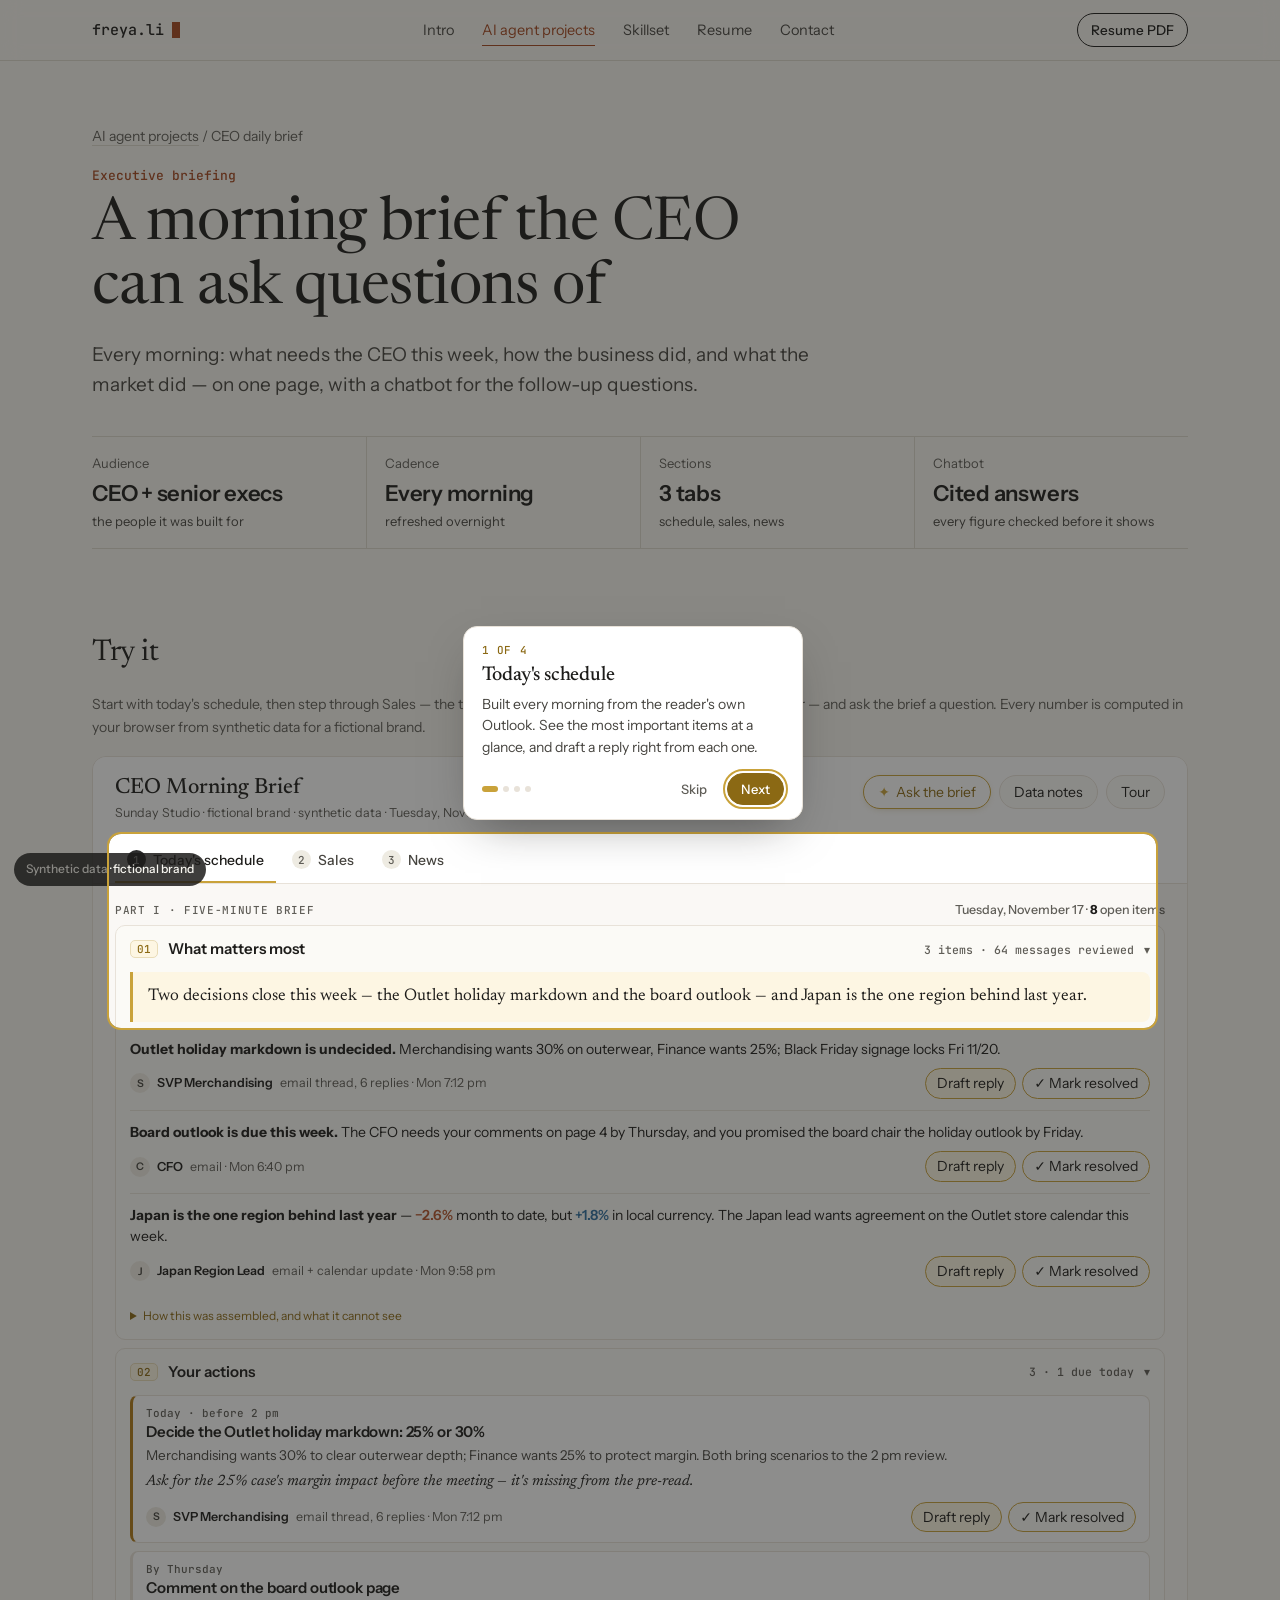
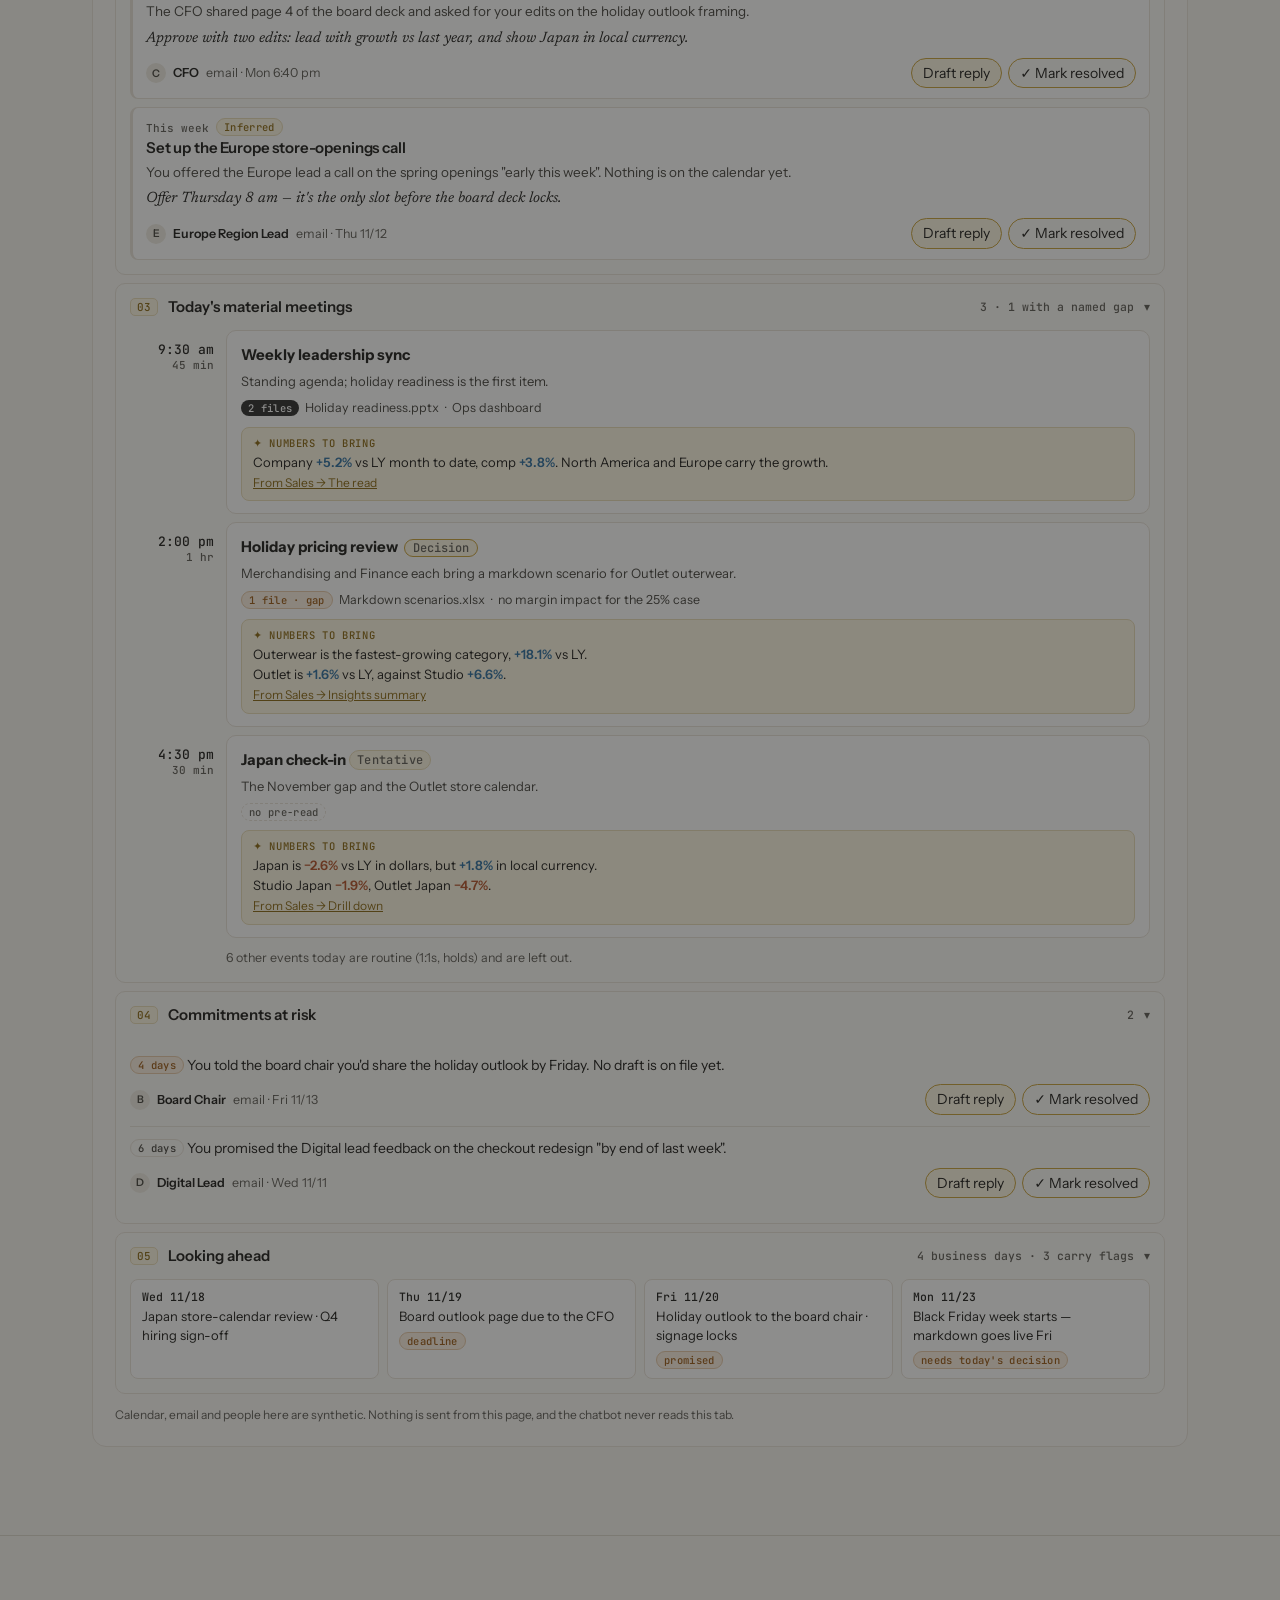
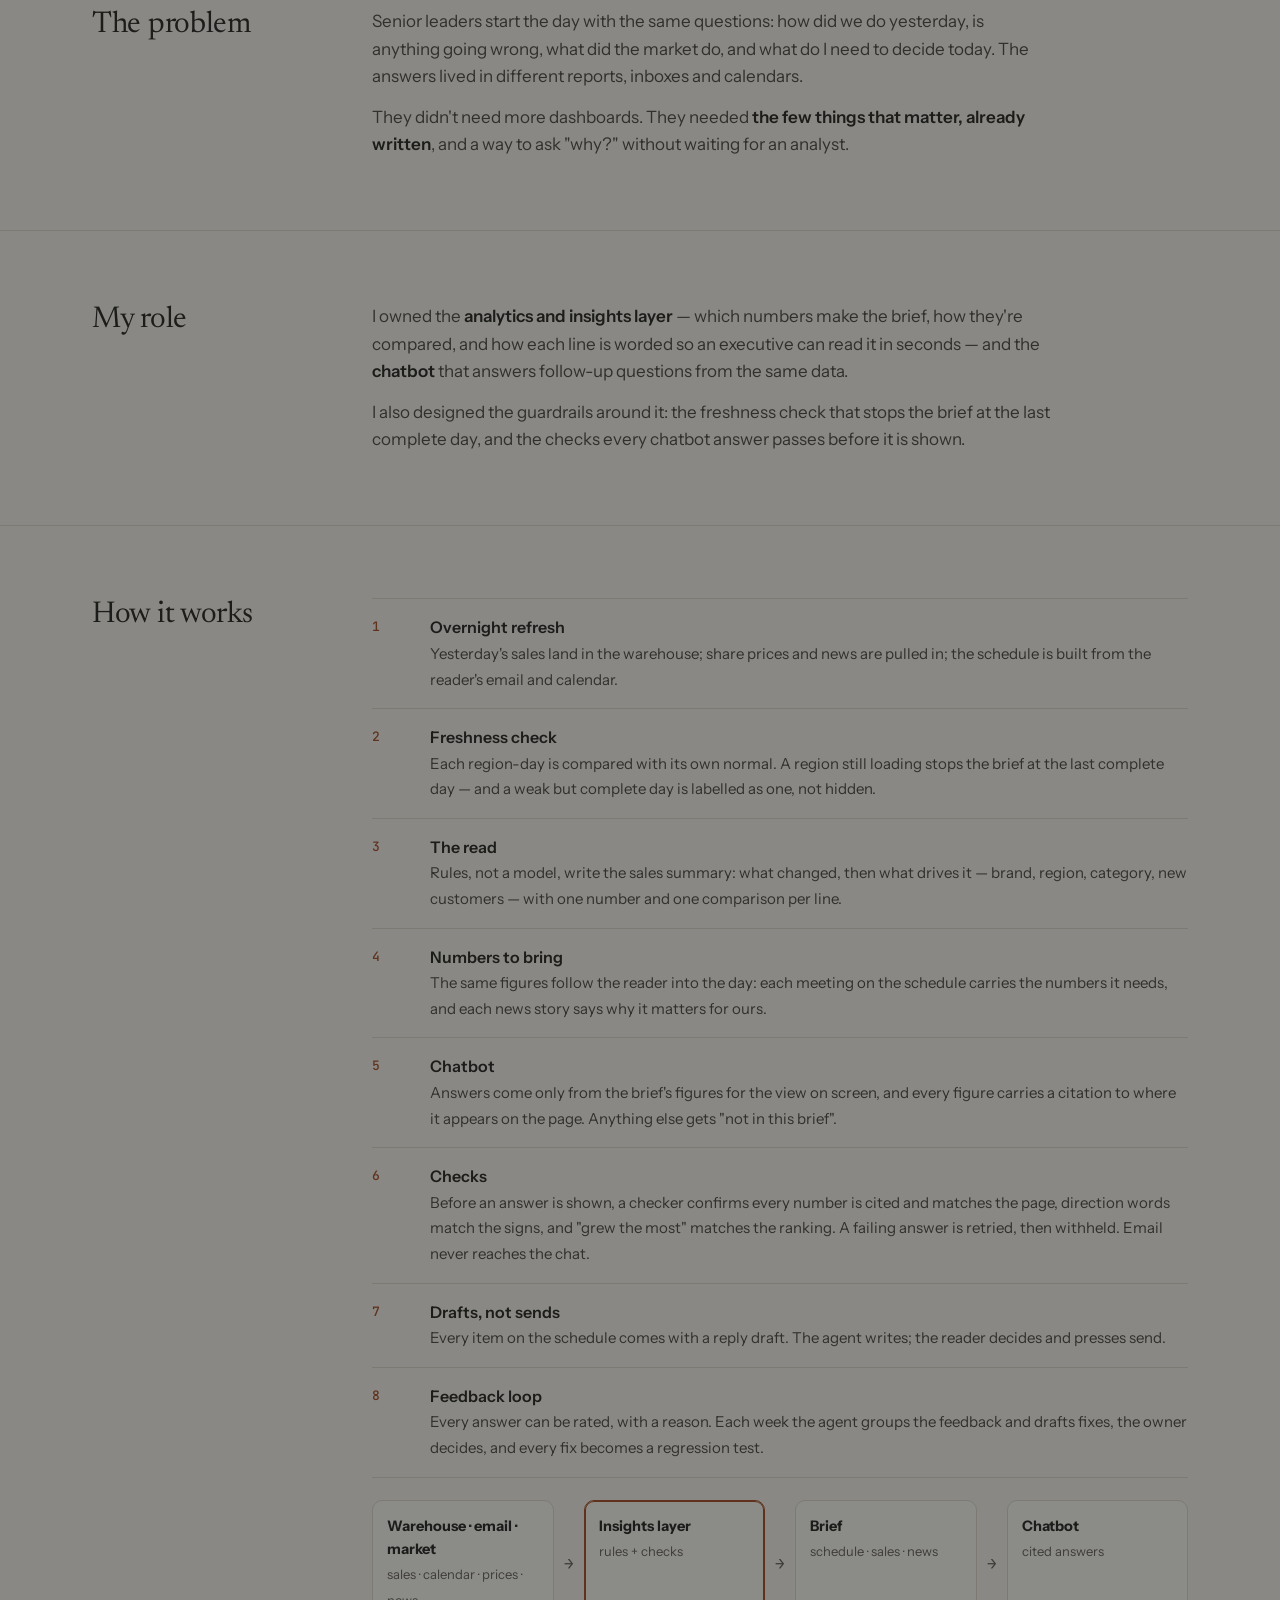
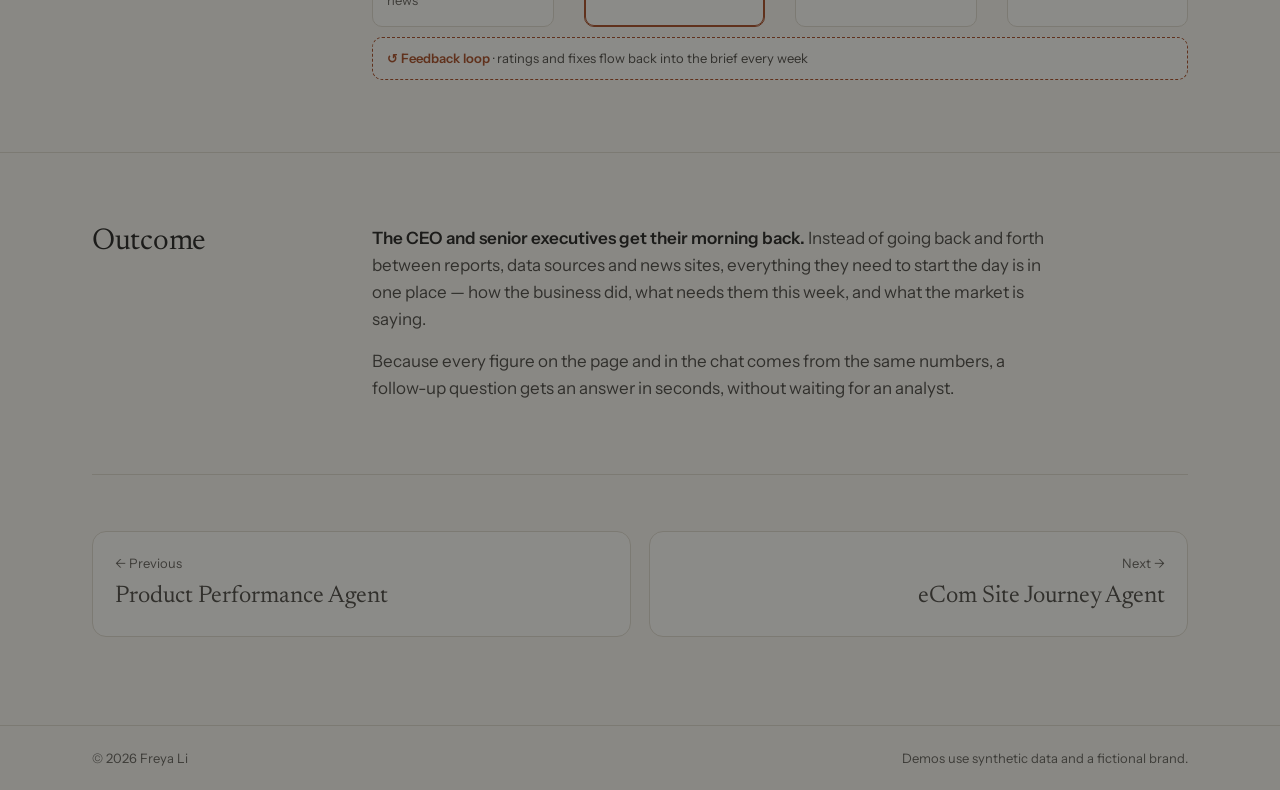
==== agents/ceo-brief/index.html @ 041b36a7 "Launch portfolio site: homepage, resume, and three agent demos Homepage with intro, AI agent project" ====
<!doctype html>
<html lang="en">
<head>
<meta charset="utf-8">
<meta name="viewport" content="width=device-width, initial-scale=1">
<title>CEO daily brief — Freya Li</title>
<link rel="preconnect" href="https://fonts.googleapis.com">
<link rel="preconnect" href="https://fonts.gstatic.com" crossorigin>
<link href="https://fonts.googleapis.com/css2?family=Newsreader:opsz,wght@6..72,400;6..72,500&family=Instrument+Sans:wght@400;500;600&family=JetBrains+Mono:wght@400;500&display=swap" rel="stylesheet">
<link rel="stylesheet" href="../../assets/css/site.css">
<link rel="stylesheet" href="../product-performance/app.css">
<link rel="stylesheet" href="ceo.css">
<link rel="stylesheet" href="../product-performance/tour.css">
</head>
<body>
<div class="placeholder-note">Synthetic data · fictional brand</div>
<header class="nav">
  <div class="wrap">
    <a class="logo" href="../../">freya.li<span class="cursor" aria-hidden="true"></span></a>
    <nav aria-label="Main"><ul>
      <li><a href="../../#intro">Intro</a></li>
      <li><a class="active" href="../../#agents">AI agent projects</a></li>
      <li><a href="../../#skills">Skillset</a></li>
      <li><a href="../../#resume">Resume</a></li>
      <li><a href="../../#contact">Contact</a></li>
    </ul></nav>
    <a class="btn sm" href="../../#resume">Resume PDF</a>
  </div>
</header>

<main>
<section class="page-head">
  <div class="wrap">
    <div class="crumb"><a href="../../#agents">AI agent projects</a> / CEO daily brief</div>
    <div class="kicker">Executive briefing</div>
    <h1>A morning brief the CEO can ask questions of</h1>
    <p class="lede">Every morning: what needs the CEO this week, how the business did, and what the market did — on one page, with a chatbot for the follow-up questions.</p>
    <dl class="meta">
      <div><dt>Audience</dt><dd>CEO + senior execs<small>the people it was built for</small></dd></div>
      <div><dt>Cadence</dt><dd>Every morning<small>refreshed overnight</small></dd></div>
      <div><dt>Sections</dt><dd>3 tabs<small>schedule, sales, news</small></dd></div>
      <div><dt>Chatbot</dt><dd>Cited answers<small>every figure checked before it shows</small></dd></div>
    </dl>
  </div>
</section>

<section class="try">
  <div class="wrap">
    <div class="try-head">
      <h2>Try it</h2>
      <p>Start with today's schedule, then step through Sales — the time frame, brand and region filters and the day stepper — and ask the brief a question. Every number is computed in your browser from synthetic data for a fictional brand.</p>
    </div>
    <div class="ppa ceo" id="ceo" data-base=".">
      <div class="ppa-head">
        <div class="ppa-top">
          <div class="ppa-title"><b>CEO Morning Brief</b><span>Sunday Studio · fictional brand · synthetic data · Tuesday, November 17</span></div>
          <div class="ppa-actions">
            <button type="button" class="ppa-btn dark" data-ask><span class="spk">✦</span> Ask the brief</button>
            <button type="button" class="ppa-btn" data-notes aria-haspopup="dialog">Data notes</button>
            <button type="button" class="ppa-btn" data-tour>Tour</button>
          </div>
        </div>
        <div class="ppa-tabs" role="tablist" aria-label="Brief sections">
          <button type="button" role="tab" aria-selected="true" data-tab="sched"><i>1</i>Today's schedule</button>
          <button type="button" role="tab" aria-selected="false" data-tab="sales"><i>2</i>Sales</button>
          <button type="button" role="tab" aria-selected="false" data-tab="news"><i>3</i>News</button>
        </div>
      </div>
      <div class="ppa-body">
        <div class="ppa-panel" role="tabpanel"><div class="ppa-card">Loading…</div></div>
      </div>

      <div class="ppa-notes" role="dialog" aria-label="Data notes">
        <h4>Data notes</h4>
        <ul>
          <li>Synthetic data from a seeded Python script, for a fictional brand: daily net sales, comp, gross margin and new customers by brand and region, this year and last year (same weekdays, 364 days earlier), plus two weeks of product and customer data.</li>
          <li><b>Freshness.</b> Each region-day is compared with its own normal ratio to last year. Below 70% of normal and more than $25K short, it is flagged. The brief stops at the last day with no flags; a flagged day before that is a weak day, not missing data, because later days loaded in full.</li>
          <li><b>The read</b> is written by rules, not a model: growth vs last year first, regions by their contribution to growth, moves under half a point called "in line". It always reads month to date and follows the brand and region filters.</li>
          <li><b>Contribution</b> = a row's change ÷ the scope's last-year sales, so rows add up to the total. Japan also shows growth in local currency.</li>
          <li><b>Chatbot.</b> Answers to the four suggested questions are built in the browser from the facts of the view you have selected, then checked before they are shown. In production a language model writes the answer and the same checks run on it; this public page has no model, because it can't safely hold an API key.</li>
          <li><b>Schedule.</b> Calendar, email and people are synthetic. "Mark resolved" is kept in this browser; drafts are never sent.</li>
          <li><b>Feedback review</b> shows what the owner sees each week: ratings and reasons grouped into themes, with a suggested fix for each. The week is synthetic; your own 👍 / 👎 are added to it and stay in this browser.</li>
        </ul>
      </div>

      <aside class="ppa-chat" aria-label="Ask the brief" aria-hidden="true">
        <div class="ppa-chat-h"><div><span class="spk">✦</span> <b>Ask the brief</b><small>Answers from this brief only</small><button type="button" class="ppa-fbr-link" data-fbr-open><span class="ic" aria-hidden="true">↺</span>Feedback review<span class="n">Owner view</span></button></div><div class="ppa-chat-btns"><button type="button" class="ppa-clear" data-reset title="Clear the conversation" aria-label="Clear the conversation">⟳ Clear</button><button type="button" class="ppa-x" aria-label="Close">×</button></div></div>
        <div class="ppa-log" aria-live="polite"></div>
        <form class="ppa-input" autocomplete="off"><input type="text" name="q" maxlength="200" placeholder="Ask about any figure, date or section of this brief" aria-label="Ask the brief a question"><button type="submit" aria-label="Send">↑</button></form>
        <div class="cfoot">Grounded in this brief only · questions, answers and your feedback are recorded so the brief can be improved</div>
      </aside>
      <div class="ceo-tip" hidden></div>

      <div class="ins-modal" role="dialog" aria-modal="true" aria-labelledby="ceo-fbr-title" hidden>
        <div class="ins-back" data-ins-x></div>
        <div class="ins-sheet">
          <div class="ins-top">
            <div class="ins-ttl"><span class="spk">↺</span> <b id="ceo-fbr-title">Feedback review</b><small>Drafted by the agent every Monday · W46 · you decide</small></div>
            <button type="button" class="ins-x" data-ins-x aria-label="Close Feedback review">×</button>
          </div>
          <div class="ins-scroll"></div>
        </div>
      </div>
    </div>
  </div>
</section>

<section class="story-sec">
  <div class="wrap grid">
    <h2>The problem</h2>
    <div class="prose">
      <p>Senior leaders start the day with the same questions: how did we do yesterday, is anything going wrong, what did the market do, and what do I need to decide today. The answers lived in different reports, inboxes and calendars.</p>
      <p>They didn't need more dashboards. They needed <b>the few things that matter, already written</b>, and a way to ask "why?" without waiting for an analyst.</p>
    </div>
  </div>
</section>

<section class="story-sec">
  <div class="wrap grid">
    <h2>My role</h2>
    <div class="prose">
      <p>I owned the <b>analytics and insights layer</b> — which numbers make the brief, how they're compared, and how each line is worded so an executive can read it in seconds — and the <b>chatbot</b> that answers follow-up questions from the same data.</p>
      <p>I also designed the guardrails around it: the freshness check that stops the brief at the last complete day, and the checks every chatbot answer passes before it is shown.</p>
    </div>
  </div>
</section>

<section class="story-sec">
  <div class="wrap grid">
    <h2>How it works</h2>
    <div>
      <ol class="steps">
        <li><div><b>Overnight refresh</b><span>Yesterday's sales land in the warehouse; share prices and news are pulled in; the schedule is built from the reader's email and calendar.</span></div></li>
        <li><div><b>Freshness check</b><span>Each region-day is compared with its own normal. A region still loading stops the brief at the last complete day — and a weak but complete day is labelled as one, not hidden.</span></div></li>
        <li><div><b>The read</b><span>Rules, not a model, write the sales summary: what changed, then what drives it — brand, region, category, new customers — with one number and one comparison per line.</span></div></li>
        <li><div><b>Numbers to bring</b><span>The same figures follow the reader into the day: each meeting on the schedule carries the numbers it needs, and each news story says why it matters for ours.</span></div></li>
        <li><div><b>Chatbot</b><span>Answers come only from the brief's figures for the view on screen, and every figure carries a citation to where it appears on the page. Anything else gets "not in this brief".</span></div></li>
        <li><div><b>Checks</b><span>Before an answer is shown, a checker confirms every number is cited and matches the page, direction words match the signs, and "grew the most" matches the ranking. A failing answer is retried, then withheld. Email never reaches the chat.</span></div></li>
        <li><div><b>Drafts, not sends</b><span>Every item on the schedule comes with a reply draft. The agent writes; the reader decides and presses send.</span></div></li>
        <li><div><b>Feedback loop</b><span>Every answer can be rated, with a reason. Each week the agent groups the feedback and drafts fixes, the owner decides, and every fix becomes a regression test.</span></div></li>
      </ol>
      <div class="arch" aria-label="Architecture">
        <div class="box"><b>Warehouse · email · market</b><span>sales · calendar · prices · news</span></div><span class="arr">→</span>
        <div class="box hl"><b>Insights layer</b><span>rules + checks</span></div><span class="arr">→</span>
        <div class="box"><b>Brief</b><span>schedule · sales · news</span></div><span class="arr">→</span>
        <div class="box"><b>Chatbot</b><span>cited answers</span></div>
      </div>
      <div class="arch-back"><span aria-hidden="true">↺</span> <b>Feedback loop</b> · ratings and fixes flow back into the brief every week</div>
    </div>
  </div>
</section>

<section class="story-sec">
  <div class="wrap grid">
    <h2>Outcome</h2>
    <div class="prose">
      <p><b>The CEO and senior executives get their morning back.</b> Instead of going back and forth between reports, data sources and news sites, everything they need to start the day is in one place — how the business did, what needs them this week, and what the market is saying.</p>
      <p>Because every figure on the page and in the chat comes from the same numbers, a follow-up question gets an answer in seconds, without waiting for an analyst.</p>
    </div>
  </div>
</section>

<div class="wrap">
  <nav class="pager" aria-label="More agents">
    <a href="../product-performance/"><small>← Previous</small><b>Product Performance Agent</b></a>
    <a class="next" href="../ecom-funnel/"><small>Next →</small><b>eCom Site Journey Agent</b></a>
  </nav>
</div>
</main>

<footer><div class="wrap"><span>© 2026 Freya Li</span><span>Demos use synthetic data and a fictional brand.</span></div></footer>
<script src="../../assets/js/site.js"></script>
<script src="ceo.js"></script>
<script src="../product-performance/tour.js"></script>
<script>
(function () {
  const q = s => document.querySelector(s);
  const wait = ms => new Promise(r => setTimeout(r, ms));
  const chat = q('#ceo .ppa-chat');
  const closeChat = async () => { if (chat.classList.contains('open')) { q('#ceo .ppa-x').click(); await wait(200); } };
  const tab = async t => { const b = q(`#ceo [data-tab="${t}"]`); if (b.getAttribute('aria-selected') !== 'true') b.click(); };
  const firstItem = () => q('#ceo .sx .it');
  const setDraft = async open => { const it = firstItem(), b = it && it.querySelector('[data-draft]'); if (b && (b.getAttribute('aria-expanded') === 'true') !== open) b.click(); };
  // one step per tab, then the chat; each step opens its tab and frames the tab with its first section
  // no fixed waits: the tour itself waits for the target to stop moving before it measures
  const show = async t => { await closeChat(); await setDraft(false); await tab(t); q('#ceo .ppa-head').scrollIntoView({ block: 'start' }); };
  const frame = (t, sel) => () => [q(`#ceo [data-tab="${t}"]`), q(sel)]; // the tab + its topline
  const steps = [
    { title: "Today's schedule",
      body: "Built every morning from the reader's own Outlook. See the most important items at a glance, and draft a reply right from each one.",
      els: frame('sched', '#ceo .hlbox'), before: () => show('sched') },
    { title: 'Sales performance',
      body: 'How the business did, and why. The meetings on Today\'s schedule pull their numbers from here.',
      els: frame('sales', '#ceo .read p'), before: () => show('sales') },
    { title: 'News',
      body: 'Share price against peers, and the stories that matter for us.',
      els: frame('news', '#ceo .ppa-kpis'), before: () => show('news') },
    { title: 'Ask the brief',
      body: 'Ask about any figure. Every answer is cited and checked.',
      els: () => [q('#ceo .ppa-log .hint'), q('#ceo .ppa-log .ppa-sugtop')],
      before: async () => { if (!chat.classList.contains('open')) q('#ceo [data-ask]').click(); } } // open over the current tab: no tab switch, so nothing under the old frame changes
  ];
  const opts = { key: 'tour:ceo-brief:v9', ready: () => !!q('#ceo .sx'), canStart: () => !chat.classList.contains('open'), onEnd: async () => { await closeChat(); await tab('sched'); await setDraft(false); } };
  const start = () => SiteTour.auto(q('#ceo .ppa-head'), steps, opts);
  if (q('#ceo .sx')) start(); else document.addEventListener('ceo:ready', start, { once: true });
  q('#ceo [data-tour]').addEventListener('click', () => SiteTour.start(steps, opts));
})();
</script>
</body>
</html>
---- assets/css/site.css ----
/* Freya Li — personal site. Shared styles. */
:root{
  --paper:#f7f5ef; --paper-2:#eeebe2; --card:#fbfaf6;
  --ink:#1d1c1a; --ink-2:#46443f; --muted:#5f5d57; --rule:#dcd8cc;
  --accent:#a4471f; --accent-soft:#f0e0d3;
  --ok:#3d6b3a; --ok-soft:#e1eadb; --err:#a3312b; --err-soft:#f3dcd8;
  --term:#1f1e1c; --term-ink:#e9e5da; --term-muted:#9c988d; --term-accent:#e3915f;
  --serif:"Newsreader",Georgia,serif; --sans:"Instrument Sans",system-ui,sans-serif; --mono:"JetBrains Mono",ui-monospace,monospace;
  --r-lg:14px; --r-md:10px; --r-sm:6px;
}
*{box-sizing:border-box;margin:0;padding:0}
html{scroll-behavior:smooth;scroll-padding-top:72px}
body{background:var(--paper);color:var(--ink);font:400 16px/1.6 var(--sans);-webkit-font-smoothing:antialiased}
a{color:inherit}
img{max-width:100%;display:block}
:focus-visible{outline:2px solid var(--accent);outline-offset:3px;border-radius:4px}
.wrap{max-width:1160px;margin:0 auto;padding:0 32px}
.narrow{max-width:760px}
h1,h2,h3{font-family:var(--serif);font-weight:400;letter-spacing:-.01em;text-wrap:balance}
.kicker{font:500 13px var(--mono);color:var(--accent);margin-bottom:10px}
.placeholder-note{position:fixed;left:14px;bottom:14px;z-index:50;background:var(--ink);color:var(--paper);font:500 12px/1.4 var(--sans);padding:8px 12px;border-radius:999px;opacity:.85}

/* ---------- nav ---------- */
header.nav{position:sticky;top:0;z-index:20;background:color-mix(in srgb,var(--paper) 88%,transparent);backdrop-filter:blur(10px);border-bottom:1px solid var(--rule)}
header.nav .wrap{display:flex;align-items:center;justify-content:space-between;height:60px;gap:16px}
.logo{font:500 15px var(--mono);text-decoration:none;display:flex;align-items:center;gap:8px}
.logo .cursor{width:8px;height:16px;background:var(--accent);display:inline-block;animation:blink 1.1s steps(1) infinite}
@keyframes blink{50%{opacity:0}}
nav ul{display:flex;gap:28px;list-style:none}
nav a{text-decoration:none;font-size:14.5px;color:var(--ink-2);padding:6px 0;border-bottom:1.5px solid transparent;transition:color .15s,border-color .15s}
nav a:hover{color:var(--ink);border-color:var(--ink)}
nav a.active{color:var(--accent);border-color:var(--accent)}

/* ---------- buttons ---------- */
.btn{display:inline-flex;align-items:center;justify-content:center;gap:8px;min-height:40px;padding:0 16px;border-radius:999px;font:500 14.5px var(--sans);text-decoration:none;border:1px solid var(--ink);cursor:pointer;background:transparent;color:var(--ink);transition:background .15s,color .15s,border-color .15s}
.btn:hover{background:var(--ink);color:var(--paper)}
.btn.solid{background:var(--accent);border-color:var(--accent);color:var(--paper)}
.btn.solid:hover{background:var(--ink);border-color:var(--ink)}
.btn.sm{min-height:34px;padding:0 13px;font-size:13.5px}

/* ---------- hero ---------- */
.hero{min-height:min(calc(100vh - 61px),820px);display:flex;align-items:center;padding:64px 0 80px}
.hero .wrap{display:grid;grid-template-columns:1.25fr .75fr;gap:72px;align-items:center;width:100%}
.hero .hello{font-size:15px;color:var(--ink-2);margin-bottom:22px}
.hero h1{font-size:clamp(40px,5.2vw,64px);line-height:1.04}
.hero h1 em{font-style:italic;color:var(--accent)}
.hero .lede{margin-top:22px;font-size:18px;color:var(--ink-2);max-width:34em}
.facts{display:grid;grid-template-columns:repeat(3,auto);gap:4px 32px;margin-top:32px;justify-content:start}
.facts dt{font-size:13px;color:var(--muted)}
.facts dd{font-size:15px;font-weight:500}
.hero .ctas{display:flex;gap:12px;margin-top:36px;flex-wrap:wrap}
.portrait{position:relative;max-width:360px;justify-self:end;width:100%}
.portrait .photo{aspect-ratio:3/4;border-radius:50% 50% 18px 18px / 38% 38% 18px 18px;background:linear-gradient(170deg,#d9c6ae 0%,#b39a7e 55%,#8a735b 100%);display:grid;place-items:center;color:#fff;font:400 13px var(--mono);overflow:hidden}
.portrait .photo img{width:100%;height:100%;object-fit:cover}
.portrait figcaption{position:absolute;right:-26px;bottom:44px;background:var(--card);border:1px solid var(--ink-2);padding:7px 14px;font:500 13px var(--mono);display:flex;align-items:center;gap:8px;transform:rotate(3deg)}
.portrait figcaption i{width:8px;height:8px;border-radius:50%;background:var(--accent)}
.portrait .photo{overflow:hidden}
.portrait-note{margin-top:12px;text-align:center;font:italic 400 15px/1.4 var(--serif);color:var(--muted)}
.portrait-note .emoji{font-style:normal;margin-left:2px}
.portrait-note .more-travels{color:var(--accent);text-decoration:none;font-style:normal;font:500 13px var(--sans);white-space:nowrap;display:table;margin:6px auto 0}
.portrait-note .more-travels:hover{text-decoration:underline;text-underline-offset:3px}
.scroll-cue{display:inline-flex;align-items:center;gap:8px;margin-top:56px;font:400 13px var(--mono);color:var(--muted);text-decoration:none}
.scroll-cue span{display:inline-block;animation:bob 1.8s ease-in-out infinite}
@keyframes bob{50%{transform:translateY(4px)}}

/* ---------- sections ---------- */
section.block{padding:96px 0;border-top:1px solid var(--rule)}
.sec-head{display:flex;justify-content:space-between;align-items:end;gap:24px;margin-bottom:40px}
.sec-head h2{font-size:clamp(32px,3.6vw,44px);line-height:1.1}
.sec-head p{color:var(--ink-2);max-width:30em}

/* ---------- homepage agent cards ---------- */
.agent-grid{display:grid;grid-template-columns:repeat(3,1fr);gap:18px}
.agent-grid.two{grid-template-columns:repeat(2,1fr)}
.agent-grid.two .acard.feature{grid-column:1/-1}
.acard[hidden]{display:none}
.acard{background:var(--card);border:1px solid var(--rule);border-radius:var(--r-lg);padding:24px;display:flex;flex-direction:column;gap:14px;text-decoration:none;transition:border-color .2s,opacity .2s}
.agent-grid:hover .acard:not(:hover){opacity:.72}
.acard:hover{border-color:var(--ink-2)}
.acard.feature{grid-column:span 3;display:grid;grid-template-columns:1fr 1.15fr;gap:32px;align-items:center;padding:30px}
.acard .cat{font-size:13px;color:var(--muted)}
.acard h3{font-size:24px;line-height:1.15;margin-top:2px}
.acard.feature h3{font-size:34px}
.acard p{color:var(--ink-2);font-size:15px}
.metric{display:inline-flex;align-self:flex-start;align-items:baseline;gap:8px;background:var(--accent-soft);color:var(--accent);border-radius:999px;padding:4px 12px;font-size:13.5px;font-weight:600;white-space:nowrap;display:table;margin:6px auto 0}
.acard .go{margin-top:auto;font-size:14.5px;font-weight:500;display:inline-flex;gap:6px;align-items:center}
.acard .go span{transition:transform .2s}
.acard:hover .go span{transform:translateX(3px)}
.thumb{background:var(--paper);border:1px solid var(--rule);border-radius:var(--r-md);padding:14px;font-size:13px;pointer-events:none}
.tags{display:flex;gap:6px;flex-wrap:wrap}
.tags span{font:400 12px var(--mono);color:var(--muted);border:1px solid var(--rule);border-radius:999px;padding:2px 9px}

/* ---------- shared demo atoms ---------- */
.demo{background:var(--card);border:1px solid var(--rule);border-radius:var(--r-lg);padding:20px}
.demo-bar{display:flex;justify-content:space-between;align-items:center;margin-bottom:16px;gap:10px;flex-wrap:wrap}
.demo-bar .brand{font-weight:600;font-size:15px}
.demo-bar .brand small{font-weight:400;color:var(--muted);margin-left:6px;font-size:13px}
.seg{display:inline-flex;border:1px solid var(--rule);border-radius:999px;padding:2px;background:var(--paper)}
.seg button{border:0;background:none;font:500 13px var(--sans);color:var(--ink-2);padding:5px 13px;border-radius:999px;cursor:pointer;min-height:30px}
.seg button[aria-pressed=true]{background:var(--ink);color:var(--paper)}
.kpis{display:grid;grid-template-columns:repeat(3,1fr);gap:10px}
.kpis.four{grid-template-columns:repeat(4,1fr)}
.kpi{background:var(--paper);border:1px solid var(--rule);border-radius:var(--r-sm);padding:12px 14px}
.kpi .lab{font-size:12.5px;color:var(--muted)}
.kpi .val{font-size:26px;font-weight:600;letter-spacing:-.01em;line-height:1.2;margin-top:2px}
.kpi .dl{font-size:12.5px;font-weight:500}
.up{color:var(--ok)} .down{color:var(--err)}
.panel{background:var(--paper);border:1px solid var(--rule);border-radius:var(--r-sm);padding:14px}
.panel .lab{font-size:12.5px;color:var(--muted);display:flex;justify-content:space-between;gap:8px}
.legend{display:flex;gap:14px;font-size:12px;color:var(--muted);margin-top:6px}
.legend i{display:inline-block;width:14px;height:2px;vertical-align:middle;margin-right:5px}
.flash{animation:flash .6s}
@keyframes flash{from{background:rgba(227,145,95,.35)}}

/* chat */
.chat{display:flex;flex-direction:column;gap:10px;font-size:14px}
.chat .log{display:flex;flex-direction:column;gap:10px;min-height:150px}
.chat .q{align-self:flex-end;background:var(--ink);color:var(--paper);padding:8px 12px;border-radius:12px 12px 2px 12px;max-width:88%}
.chat .a{background:var(--paper-2);padding:9px 12px;border-radius:12px 12px 12px 2px;line-height:1.5;max-width:94%}
.chat .src{font:400 11.5px var(--mono);color:var(--muted);margin-top:-4px}
.chat .typing{color:var(--muted);font-size:13px}
.suggest{display:flex;gap:8px;flex-wrap:wrap}
.suggest button{border:1px solid var(--rule);background:var(--paper);border-radius:999px;padding:6px 12px;font:400 13px var(--sans);color:var(--ink-2);cursor:pointer;min-height:32px;text-align:left}
.suggest button:hover{border-color:var(--ink-2);color:var(--ink)}
.suggest button:disabled{opacity:.45;cursor:default}

/* terminal */
.term{background:var(--term);color:var(--term-ink);border-radius:var(--r-lg);font:400 13.5px/1.7 var(--mono);box-shadow:0 30px 60px -30px rgba(40,30,20,.45);overflow:hidden}
.term-bar{display:flex;align-items:center;gap:7px;padding:12px 16px;border-bottom:1px solid #34322e}
.term-bar i{width:11px;height:11px;border-radius:50%;background:#45423d}
.term-bar span{margin-left:10px;color:var(--term-muted);font-size:12px}
.term-body{padding:18px 20px 22px;min-height:290px;overflow-wrap:anywhere}
.term-body .ln{opacity:0;transform:translateY(4px);transition:opacity .35s,transform .35s}
.term-body .ln.on{opacity:1;transform:none}
.t-prompt{color:var(--term-accent)} .t-muted{color:var(--term-muted)} .t-ok{color:#9bc48f} .t-dot{color:var(--term-accent)}
.t-ans{color:var(--term-ink);font-family:var(--sans);font-size:14.5px;line-height:1.55;margin:10px 0 8px;padding-left:12px;border-left:2px solid var(--term-accent)}
.term-foot{display:flex;justify-content:space-between;align-items:center;padding:10px 16px;border-top:1px solid #34322e;font-size:12px;color:var(--term-muted)}
.term-foot button{background:none;border:1px solid #45423d;color:var(--term-ink);border-radius:999px;padding:4px 10px;font:inherit;cursor:pointer}
.config{background:var(--card);color:var(--ink-2);border:1px solid var(--rule);border-left:3px solid var(--accent);border-radius:var(--r-sm);padding:12px 14px;font:400 12.5px/1.7 var(--mono);overflow-wrap:anywhere}
.config .k{color:var(--muted)} .config .v{color:var(--accent)}

/* table + pills */
table.t{width:100%;border-collapse:collapse;font-size:14px}
.t th{font-weight:500;font-size:12.5px;color:var(--muted);text-align:left;padding:0 10px 8px;border-bottom:1px solid var(--rule)}
.t td{padding:10px;border-bottom:1px solid var(--rule);vertical-align:top}
.t td.num,.t th.num{font-variant-numeric:tabular-nums;text-align:right}
.t tbody tr{cursor:default}
.pill{display:inline-flex;gap:5px;align-items:center;font-size:12px;font-weight:500;padding:2px 8px;border-radius:999px;white-space:nowrap;display:table;margin:6px auto 0}
.pill.ok{background:var(--ok-soft);color:var(--ok)} .pill.err{background:var(--err-soft);color:var(--err)}

/* funnel */
.funnel{display:flex;flex-direction:column;gap:9px}
.fstep{display:grid;grid-template-columns:78px 1fr 52px;align-items:center;gap:10px;font-size:13.5px}
.fstep .bar{height:16px;background:var(--paper-2);border-radius:4px;overflow:hidden}
.fstep .bar i{display:block;height:100%;background:var(--ink-2);border-radius:4px;transition:width .5s cubic-bezier(.2,.7,.2,1)}
.fstep.hl .bar i{background:var(--accent)}
.fstep span:last-child{text-align:right;font-variant-numeric:tabular-nums;color:var(--ink-2)}

/* ---------- skills / beyond / resume / contact ---------- */
.skills{display:grid;grid-template-columns:repeat(3,1fr);gap:18px}
.skill{border-top:2px solid var(--ink);padding-top:18px}
.skill h3{font-size:24px;margin-bottom:12px}
.skill ul{list-style:none;display:flex;flex-direction:column;gap:9px}
.skill li{display:flex;justify-content:space-between;gap:10px;font-size:15px;padding-bottom:9px;border-bottom:1px solid var(--rule)}
.skill li small{font:400 12px var(--mono);color:var(--muted);white-space:nowrap;display:table;margin:6px auto 0}
.beyond{display:grid;grid-template-columns:repeat(4,1fr);gap:14px}
.ph{aspect-ratio:1/1;border-radius:var(--r-md);position:relative;overflow:hidden;display:flex;align-items:flex-end;padding:14px;color:#fff;font-size:14px;font-weight:500}
.ph::after{content:"photo";position:absolute;top:12px;left:14px;font:400 11px var(--mono);opacity:.75}
.ph.p1{background:linear-gradient(160deg,#3b3a37,#1d1c1a)} .ph.p2{background:linear-gradient(160deg,#9db1b8,#56707a)}
.ph.p3{background:linear-gradient(160deg,#d8b28c,#9a6b45)} .ph.p4{background:linear-gradient(160deg,#a9b59a,#5f6f53)}
.ph span{position:relative;z-index:1;text-shadow:0 1px 8px rgba(0,0,0,.35)}
figure.ph{margin:0;aspect-ratio:3/4;padding:0}
figure.ph::after{content:none}
figure.ph img{position:absolute;inset:0;width:100%;height:100%;object-fit:cover;transition:transform .5s}
figure.ph:hover img{transform:scale(1.03)}
figure.ph figcaption{position:absolute;left:0;right:0;bottom:0;padding:36px 14px 14px;background:linear-gradient(transparent,rgba(0,0,0,.5));color:#fff;font-size:14px;font-weight:500}
.resume{display:grid;grid-template-columns:1.4fr 1fr;gap:40px;align-items:start}
.job{display:grid;grid-template-columns:150px 1fr;gap:20px;padding:20px 0;border-bottom:1px solid var(--rule)}
.job:first-child{border-top:1px solid var(--rule)}
.job .when{font:400 13px var(--mono);color:var(--muted);padding-top:4px}
.job h3{font-size:22px}
.job p{color:var(--ink-2);font-size:15px;margin-top:4px}
.pdf{background:var(--card);border:1px solid var(--rule);border-radius:var(--r-lg);padding:26px;display:flex;flex-direction:column;gap:16px}
.pdf .sheet{height:300px;overflow:hidden;background:#fff;border:1px solid var(--rule);border-radius:4px;padding:18px;display:flex;flex-direction:column;gap:7px}
.pdf a.sheet{height:auto;padding:0;display:block;transition:box-shadow .2s}
.pdf a.sheet:hover{box-shadow:0 6px 20px rgba(0,0,0,.08)}
.pdf a.sheet img{display:block;width:100%;height:auto}
.pdf .sheet i{display:block;height:6px;background:var(--paper-2);border-radius:3px}
.pdf .sheet i.h{height:9px;background:#d8d3c6;margin-top:8px}
.contact{padding:110px 0 120px;border-top:1px solid var(--rule)}
.contact h2{font-size:clamp(40px,5vw,64px);line-height:1.05;max-width:13em}
.contact .row{display:flex;gap:12px;margin-top:34px;flex-wrap:wrap;align-items:center}
.email{font:500 15px var(--mono);border:1px solid var(--ink);border-radius:999px;padding:0 18px;min-height:44px;display:inline-flex;align-items:center;gap:12px;background:var(--card);cursor:pointer;color:var(--ink)}
.email em{font-style:normal;font-family:var(--sans);font-size:13px;color:var(--accent)}
footer{border-top:1px solid var(--rule);padding:22px 0;font-size:13px;color:var(--muted)}
footer .wrap{display:flex;justify-content:space-between;gap:16px;flex-wrap:wrap}

/* ---------- agent detail page ---------- */
.crumb{font-size:14px;color:var(--muted);margin-bottom:20px}
.crumb a{text-decoration:none;border-bottom:1px solid var(--rule)}
.crumb a:hover{color:var(--ink);border-color:var(--ink)}
.page-head{padding:64px 0 48px}
.page-head h1{font-size:clamp(38px,5vw,60px);line-height:1.06;max-width:16em}
.page-head .lede{font-size:19px;color:var(--ink-2);margin-top:18px;max-width:38em}
.meta{display:grid;grid-template-columns:repeat(4,1fr);gap:0;margin-top:36px;border-top:1px solid var(--rule);border-bottom:1px solid var(--rule)}
.meta div{padding:16px 18px 16px 0}
.meta div+div{padding-left:18px;border-left:1px solid var(--rule)}
.meta dt{font-size:13px;color:var(--muted)}
.meta dd{font-size:22px;font-weight:600;letter-spacing:-.01em;margin-top:2px}
.meta dd small{display:block;font-size:13px;font-weight:400;color:var(--ink-2);letter-spacing:0}
.try{padding:32px 0 88px}
.try-head{display:flex;justify-content:space-between;align-items:end;gap:16px;margin-bottom:18px;flex-wrap:wrap}
.try-head h2{font-size:30px}
.try-head p{font-size:14px;color:var(--muted)}
.story-sec{padding:72px 0;border-top:1px solid var(--rule)}
.story-sec .grid{display:grid;grid-template-columns:240px 1fr;gap:40px}
.story-sec h2{font-size:30px;line-height:1.15}
.prose p{font-size:17px;color:var(--ink-2);max-width:40em}
.prose p+p{margin-top:14px}
.prose b{color:var(--ink);font-weight:600}
.steps{list-style:none;counter-reset:s;display:flex;flex-direction:column;gap:0}
.steps li{counter-increment:s;display:grid;grid-template-columns:44px 1fr;gap:14px;padding:16px 0;border-bottom:1px solid var(--rule)}
.steps li:first-child{border-top:1px solid var(--rule)}
.steps li::before{content:counter(s);font:500 13px var(--mono);color:var(--accent);padding-top:3px}
.steps b{display:block;font-weight:600}
.steps span{color:var(--ink-2);font-size:15px}
.arch{display:flex;align-items:stretch;gap:10px;flex-wrap:wrap;margin-top:22px}
.arch .box{flex:1 1 140px;background:var(--card);border:1px solid var(--rule);border-radius:var(--r-md);padding:14px}
.arch .box b{display:block;font-size:14.5px}
.arch .box span{font-size:13px;color:var(--muted)}
.arch .box.hl{border-color:var(--accent);box-shadow:inset 0 0 0 1px var(--accent)}
.arch .arr{align-self:center;color:var(--muted);font-family:var(--mono)}
.pager{display:grid;grid-template-columns:1fr 1fr;gap:18px;padding:56px 0 88px;border-top:1px solid var(--rule)}
.pager a{display:block;text-decoration:none;border:1px solid var(--rule);border-radius:var(--r-lg);padding:20px 22px;background:var(--card);transition:border-color .2s}
.pager a:hover{border-color:var(--ink-2)}
.pager small{font-size:13px;color:var(--muted)}
.pager b{display:block;font-family:var(--serif);font-weight:400;font-size:24px;margin-top:2px}
.pager a.next{text-align:right}

/* ---------- motion ---------- */
.rise{opacity:0;transform:translateY(8px);animation:rise .6s cubic-bezier(.2,.7,.2,1) forwards}
.d1{animation-delay:.05s}.d2{animation-delay:.13s}.d3{animation-delay:.21s}.d4{animation-delay:.29s}
@keyframes rise{to{opacity:1;transform:none}}
@media (prefers-reduced-motion:reduce){*{animation:none!important;transition:none!important}.rise{opacity:1;transform:none}.term-body .ln{opacity:1;transform:none}}

/* ---------- responsive ---------- */
.hero .wrap>*,.agent-grid>*,.acard.feature>*,.resume>*,.kpis>*,.skills>*,.two>*,.story-sec .grid>*{min-width:0}
@media (max-width:900px){
  .wrap{padding:0 20px}
  nav ul{display:none}
  header.nav .btn{display:none}
  .hero{min-height:0;padding:48px 0 64px}
  .hero .wrap,.resume,.acard.feature,.story-sec .grid{grid-template-columns:1fr}
  .portrait{justify-self:center;max-width:300px}.portrait figcaption{right:-8px}
  .facts{grid-template-columns:repeat(2,auto)}
  .agent-grid,.agent-grid.two{grid-template-columns:1fr}.acard.feature{grid-column:auto}
  .skills{grid-template-columns:1fr}
  .beyond{grid-template-columns:repeat(2,1fr)}
  .sec-head{flex-direction:column;align-items:start}
  .job{grid-template-columns:1fr;gap:4px}
  .meta{grid-template-columns:repeat(2,1fr)}
  .meta div:nth-child(3){padding-left:0;border-left:0}
  .meta div:nth-child(n+3){border-top:1px solid var(--rule)}
  .kpis,.kpis.four{grid-template-columns:repeat(2,1fr)}
  .kpi .val{font-size:21px}
  .pager{grid-template-columns:1fr}
  .story-sec .grid{gap:16px}
}
---- agents/product-performance/app.css ----
/* Product Performance Agent demo — scoped under .ppa */
.ppa{--up:#2f6f9f;--dn:#b4532a;--crit:#a3312b;--warn:#b07a18;--neutral:#bdb8ab;--grid:#e8e4da;
  position:relative;overflow:hidden;background:var(--paper);border:1px solid var(--rule);border-radius:var(--r-lg);font-size:14px;color:var(--ink)}
.ppa button{font:inherit;color:inherit}
.ppa select{font:500 13.5px var(--sans);color:var(--ink);background:var(--card);border:1px solid var(--rule);border-radius:8px;padding:0 30px 0 11px;min-height:34px;cursor:pointer;
  appearance:none;background-image:linear-gradient(45deg,transparent 50%,var(--muted) 50%),linear-gradient(135deg,var(--muted) 50%,transparent 50%);
  background-position:calc(100% - 15px) 15px,calc(100% - 10px) 15px;background-size:5px 5px;background-repeat:no-repeat}

/* header */
.ppa-head{background:var(--card);border-bottom:1px solid var(--rule);padding:18px 22px 0}
.ppa-top{display:flex;justify-content:space-between;align-items:flex-start;gap:12px;flex-wrap:wrap}
.ppa-title b{display:block;font:500 22px/1.2 var(--serif)}
.ppa-title span{font-size:12.5px;color:var(--muted)}
.ppa-actions{display:flex;gap:8px}
.ppa-btn{display:inline-flex;align-items:center;gap:6px;min-height:34px;padding:0 14px;border-radius:999px;border:1px solid var(--rule);background:var(--card);cursor:pointer;font-weight:500;font-size:13.5px}
.ppa-btn:hover{border-color:var(--ink)}
.ppa-btn.dark{background:var(--accent);border-color:var(--accent);color:#fff}
.ppa-btn.dark:hover{background:#8a3a18;border-color:#8a3a18}
.ppa-filters{display:flex;gap:14px;flex-wrap:wrap;align-items:flex-end;margin-top:16px}
.ppa-f label{display:block;font:500 10.5px var(--mono);letter-spacing:.06em;text-transform:uppercase;color:var(--muted);margin-bottom:5px}
.ppa-tabs{display:flex;gap:4px;margin-top:16px}
.ppa-tabs button{background:none;border:0;border-bottom:2px solid transparent;padding:9px 12px 10px;cursor:pointer;font-weight:500;color:var(--ink-2);display:inline-flex;gap:7px;align-items:center}
.ppa-tabs button i{font:500 11px var(--mono);font-style:normal;width:19px;height:19px;border-radius:50%;display:inline-grid;place-items:center;background:var(--paper-2);color:var(--muted)}
.ppa-tabs button[aria-selected=true]{border-color:var(--accent);color:var(--ink)}
.ppa-tabs button[aria-selected=true] i{background:var(--accent);color:#fff}

/* body */
.ppa-body{padding:16px 22px 22px}
.ppa-ctx{font-size:12.5px;color:var(--muted);margin-bottom:14px}
.ppa-ctx b{color:var(--ink);font-weight:500}
.ppa-card{background:var(--card);border:1px solid var(--rule);border-radius:var(--r-md);padding:16px 18px}
.ppa-card+.ppa-card,.ppa-grid{margin-top:14px}
.ppa-kick{font:500 10.5px var(--mono);letter-spacing:.06em;text-transform:uppercase;color:var(--muted)}
.ppa-card h3{font:600 15px var(--sans);margin:2px 0 0}
.ppa-card .sub{font-size:12.5px;color:var(--muted);margin-top:2px}
.ppa-grid{display:grid;grid-template-columns:1.35fr 1fr;gap:14px}
.ppa-grid>*{min-width:0;margin-top:0!important}
.ppa-grid.even{grid-template-columns:1fr 1fr}

/* KPI cards */
.ppa-kpis{display:grid;grid-template-columns:repeat(4,1fr);gap:10px;margin-top:12px}
.ppa-kpi{background:var(--paper);border:1px solid var(--rule);border-radius:var(--r-sm);padding:12px 14px;min-width:0}
.ppa-kpi .l{font-size:12.5px;color:var(--ink-2);font-weight:500}
.ppa-kpi .v{font:600 26px/1.15 var(--sans);letter-spacing:-.01em;margin-top:4px;font-variant-numeric:tabular-nums;overflow:hidden;text-overflow:ellipsis;white-space:nowrap}
.ppa-kpi .v.txt{font-size:19px;line-height:1.5}
.ppa-kpi .d{font-size:12.5px;margin-top:2px;color:var(--muted);font-variant-numeric:tabular-nums}
.ppa-kpi .d b{font-weight:600}
.pos{color:var(--ok)} .neg{color:var(--err)} .flat{color:var(--muted)}

/* summary + alerts */
.ppa-ins{display:grid;grid-template-columns:1.6fr 1fr;gap:22px;margin-top:16px}
.ppa-ins>*{min-width:0}
.ppa-sum{display:grid;grid-template-columns:110px 1fr}
.ppa-sum dt,.ppa-sum dd{padding:8px 0;border-bottom:1px solid var(--rule)}
.ppa-sum dt{font:500 10.5px/1.9 var(--mono);letter-spacing:.06em;text-transform:uppercase;color:var(--muted)}
.ppa-sum dd{line-height:1.5}
.ppa-sum dt:last-of-type,.ppa-sum dd:last-of-type{border-bottom:0}
.ppa-al-h{display:flex;justify-content:space-between;font:500 10.5px/1.9 var(--mono);letter-spacing:.06em;text-transform:uppercase;color:var(--muted);padding-bottom:6px}
.ppa-al-h span:nth-child(2){text-transform:none;letter-spacing:0}
.ppa-al{list-style:none;display:grid;gap:8px}
.ppa-al li{background:var(--paper);border:1px solid var(--rule);border-left:3px solid var(--neutral);border-radius:var(--r-sm);padding:9px 12px;line-height:1.45}
.ppa-al li.crit{border-left-color:var(--crit)} .ppa-al li.warn{border-left-color:var(--warn)}
.ppa-al li b{display:block;font-size:13px}
.ppa-al li span{font-size:12.5px;color:var(--ink-2)}
.tag{display:inline-block;font:600 10.5px var(--mono);letter-spacing:.04em;text-transform:uppercase;padding:1px 6px;border-radius:4px;margin-right:6px;vertical-align:1px}
.tag.crit{background:var(--err-soft);color:var(--crit)} .tag.warn{background:#f3e7cc;color:#7d560f} .tag.info{background:var(--paper-2);color:var(--ink-2)}
.ppa-al li.none{border-left-color:var(--rule);color:var(--muted)}

/* charts */
.ppa-chart{position:relative;margin-top:10px}
.ppa-chart svg{display:block;width:100%;overflow:visible}
.ppa-chart text{font:400 11.5px var(--sans);fill:var(--muted)}
.ppa-chart text.lbl{fill:var(--ink-2)}
.ppa-chart text.val{fill:var(--ink);font-weight:500;font-variant-numeric:tabular-nums}
.ppa-legend{display:flex;gap:16px;font-size:12.5px;color:var(--ink-2);margin-top:8px;flex-wrap:wrap}
.ppa-legend i{display:inline-block;width:14px;height:0;border-top:2px solid;vertical-align:4px;margin-right:6px}
.ppa-legend i.sq{width:10px;height:10px;border:0;border-radius:2px;vertical-align:-1px}
.ppa-tip{position:absolute;pointer-events:none;background:#fff;color:var(--ink);border:1px solid var(--rule);box-shadow:0 8px 24px -12px rgba(29,28,26,.35);font-size:12.5px;line-height:1.5;padding:8px 10px;border-radius:8px;z-index:6;white-space:nowrap;opacity:0;transition:opacity .12s;font-variant-numeric:tabular-nums}
.ppa-tip.on{opacity:1}
.ppa-tip b{font-weight:600}
.ppa-tip .m{color:var(--muted)}

/* tables */
.ppa-tw{overflow-x:auto;margin-top:10px}
.ppa table{width:100%;border-collapse:collapse;font-size:13.5px}
.ppa th{font-weight:500;font-size:12px;color:var(--muted);text-align:left;padding:0 10px 8px;border-bottom:1px solid var(--rule);white-space:nowrap}
.ppa td{padding:8px 10px;border-bottom:1px solid var(--rule);white-space:nowrap}
.ppa td.n,.ppa th.n{text-align:right;font-variant-numeric:tabular-nums}
.ppa td small{color:var(--muted);font-size:12px;margin-left:4px}
.ppa tr:last-child td{border-bottom:0}
.ppa tfoot td{font-weight:600;border-top:1px solid var(--ink-2);border-bottom:0}
.newtag{font:600 10px var(--mono);color:var(--accent);background:var(--accent-soft);border-radius:4px;padding:1px 5px;margin-left:6px;vertical-align:1px}

/* chat drawer */
.ppa-chat{position:fixed;top:0;right:0;bottom:0;width:min(440px,100%);background:var(--card);border-left:1px solid var(--rule);box-shadow:-18px 0 40px -24px rgba(29,28,26,.35);
  transform:translateX(102%);transition:transform .28s ease,visibility .28s;display:flex;flex-direction:column;z-index:60;visibility:hidden}
.ppa-chat.open{transform:none;visibility:visible}
.ppa-chat-h{display:flex;justify-content:space-between;align-items:center;padding:16px 18px 12px;border-bottom:1px solid var(--rule)}
.ppa-chat-h b{font:500 18px var(--serif)}
.ppa-chat-h small{display:block;font-size:12px;color:var(--muted)}
.ppa-x{border:0;background:none;font-size:22px;line-height:1;cursor:pointer;color:var(--muted);width:34px;height:34px;border-radius:50%}
.ppa-x:hover{background:var(--paper-2);color:var(--ink)}
.ppa-log{flex:1;overflow-y:auto;padding:16px 18px;display:flex;flex-direction:column;gap:10px}
.ppa-log .hint{color:var(--muted);font-size:13px}
.ppa-log .q{align-self:flex-end;background:var(--accent);color:#fff;border-radius:14px 14px 4px 14px;padding:8px 12px;max-width:85%}
.ppa-log .a{background:#fff;border:1px solid var(--rule);border-radius:14px 14px 14px 4px;padding:10px 12px;line-height:1.55}
.ppa-log .a mark{background:none;color:inherit;font-weight:600;border-bottom:1.5px dotted var(--accent)}
.ppa-how{margin-top:8px;border-top:1px dashed var(--rule);padding-top:8px}
.ppa-how summary{cursor:pointer;font-size:12.5px;color:var(--ink-2);list-style:none}
.ppa-how summary::-webkit-details-marker{display:none}
.ppa-how summary::before{content:"▸ ";color:var(--muted)}
.ppa-how[open] summary::before{content:"▾ "}
.ppa-steps{margin-top:6px;background:var(--paper);border:1px solid var(--rule);border-radius:8px;padding:8px 11px;font-size:12.5px;line-height:1.7;color:var(--ink-2)}
.ppa-steps div::before{content:"· ";color:var(--muted)}
.ppa-steps .ok::before{content:"✓ ";color:var(--ok)}
.ppa-steps .bad{color:var(--err)}.ppa-steps .bad::before{content:"✗ ";color:var(--err)}
.ppa-qa{font-size:12px;color:var(--ok);margin-top:6px}
.ppa-qa.bad{color:var(--err)}
.ppa-sug{padding:12px 18px 16px;border-top:1px solid var(--rule);display:flex;flex-wrap:wrap;gap:6px}
.ppa-sug button{border:1px solid #e3c9b6;background:#fff;color:var(--ink);border-radius:999px;padding:6px 12px;font-size:13px;cursor:pointer;text-align:left}
.ppa-sug button:hover:not(:disabled){border-color:var(--accent);background:var(--accent-soft)}
.ppa-sug button:disabled{opacity:.45;cursor:default}
.ppa-sug p{width:100%;font-size:12px;color:var(--muted);margin-bottom:2px}

/* data notes */
.ppa-notes{position:absolute;right:22px;top:64px;width:min(420px,calc(100% - 44px));background:var(--card);border:1px solid var(--rule);border-radius:var(--r-md);box-shadow:0 18px 40px -20px rgba(29,28,26,.35);padding:16px 18px;z-index:9;display:none}
.ppa-notes.open{display:block}
.ppa-notes h4{font:600 14px var(--sans);margin-bottom:8px}
.ppa-notes ul{padding-left:18px;font-size:13px;line-height:1.55;color:var(--ink-2);display:grid;gap:5px}

@media (max-width:900px){
  .ppa-grid,.ppa-ins{grid-template-columns:1fr}
  .ppa-kpis{grid-template-columns:repeat(2,1fr)}
}
@media (max-width:560px){
  .ppa-head{padding:14px 14px 0}.ppa-body{padding:12px 14px 16px}
  .ppa-sum{grid-template-columns:1fr}.ppa-sum dt{border-bottom:0;padding-bottom:0}
  .ppa-kpi .v{font-size:22px}
  .ppa-tabs button{padding:9px 8px 10px}
}
@media (prefers-reduced-motion:reduce){.ppa-chat{transition:none}}

/* agent traces: tool calls, loop steps, recommendation (light, warm) */
.ppa-trace{display:grid;gap:6px}
.ppa-call{background:var(--card);border:1px solid var(--rule);border-left:3px solid var(--accent);border-radius:8px;padding:8px 11px;font-size:13px;line-height:1.45}
.ppa-call.calc{border-left-color:#c9a77c}
.ppa-call .h{display:flex;gap:8px;align-items:baseline;justify-content:space-between}
.ppa-call .h b{font-weight:600;color:var(--ink)}
.ppa-call .tool{flex:none;font:500 10.5px var(--sans);color:var(--accent);background:var(--accent-soft);padding:1px 7px;border-radius:999px}
.ppa-call .r{color:var(--ink-2);margin-top:2px}
.ppa-how summary.ok{color:var(--ok)} .ppa-how summary.bad{color:var(--err)}
.ppa-step{border:1px solid var(--rule);border-radius:10px;background:var(--paper);padding:10px 12px;display:grid;gap:6px}
.ppa-step .sn,.ppa-rec .sn{font:500 10.5px var(--mono);letter-spacing:.06em;text-transform:uppercase;color:var(--muted)}
.ppa-step .why{font-weight:600;font-size:13.5px}
.ppa-step .dec{font-size:13px;line-height:1.5;color:var(--ink-2)}
.ppa-rec{border:1px solid var(--accent);border-radius:10px;background:var(--card);padding:12px 14px;display:grid;gap:8px}
.ppa-rec p{line-height:1.5}
.ppa-rec .btns{display:flex;gap:8px}
.ppa-rec .done{font-size:13px;color:var(--ok);font-weight:500}
.ppa-rec .done.muted{color:var(--muted)}
.ppa-inv{display:inline-block;margin-top:6px;border:0;background:none;padding:0;font:600 12.5px var(--sans);color:var(--accent);cursor:pointer}
.ppa-inv:hover{text-decoration:underline}
.ppa-al li>span{display:block}
.ppa .ppa-link{border:0;background:none;padding:0;font:500 12px var(--sans);color:var(--accent);cursor:pointer;text-transform:none;letter-spacing:0}
.ppa .ppa-link:hover{text-decoration:underline}
.ppa-pipe{display:grid;gap:6px;margin:4px 0 10px}
.ppa-tools{width:100%;margin-top:6px;font-size:12.5px}
.ppa-tools summary{cursor:pointer;color:var(--ink-2)}
.ppa-tools ul{list-style:none;display:grid;gap:6px;margin-top:6px}
.ppa-tools li code{font:500 11.5px var(--mono);color:var(--accent);display:block}
.ppa-tools li span{color:var(--muted)}
.ppa-back{border:0;background:none;font:500 13px var(--sans);color:var(--accent);cursor:pointer;padding:0}

.ppa .seg button[aria-pressed=true]{background:var(--accent);color:#fff}
.ppa-chat{background:var(--paper)}
.ppa-chat-h{background:var(--card)}
.ppa-step{background:#fff}

/* ---------- palette B (matches the real chatbot): white + gold, charcoal only for "selected" ---------- */
.ppa{--accent:#8B6914;--accent-soft:#fdf6e3;--gold:#C9A23A;--gline:#d4c9b8;--sel:#2c2c2c;--ty:#8B4513;--rule:#e8e2d9;background:#faf8f5}
.ppa-head,.ppa-card,.ppa-chat-h,.ppa-chat{background:#fff}
.ppa-kpi{background:#faf8f5}
.ppa .seg button[aria-pressed=true]{background:var(--sel);color:#fff}
.ppa-tabs button[aria-selected=true]{border-color:var(--gold)}
.ppa-tabs button[aria-selected=true] i{background:var(--sel);color:#fff}
.ppa-btn.dark{background:#fff;border-color:var(--gold);color:var(--accent);box-shadow:0 2px 10px -5px rgba(139,105,20,.55)}
.ppa-btn.dark:hover{background:var(--accent-soft);border-color:var(--accent);color:var(--accent)}
.spk{color:var(--gold)}
.ppa-chat-h b{font:600 15px var(--sans)}
.ppa-chat-h .spk{font-size:15px}
.ppa-chat-h .beta{font:500 9.5px var(--mono);letter-spacing:.08em;border:1px solid var(--rule);border-radius:4px;padding:1px 5px;color:var(--muted);margin-left:6px;vertical-align:2px}
.ppa-log .q{background:var(--accent-soft);color:var(--ink);border:1px solid #efe3c4}
.ppa-call{background:#fffdf7;border-left-color:var(--gold)}
.ppa-call.calc{border-left-color:var(--gline)}
.ppa-call .tool{background:var(--accent-soft);color:var(--accent)}
.ppa-rec{border-color:var(--gline);background:#fffdf7}
.ppa-step{background:#fff}
.ppa-sug{display:grid;gap:6px}
.ppa-sug button[data-i]{display:block;width:100%;text-align:left;border:1px solid var(--gline);border-radius:4px;background:#fff;padding:7px 11px;font-size:13px;color:var(--ink)}
.ppa-sug button[data-i]:hover:not(:disabled){border-color:var(--accent);background:var(--accent-soft)}
.ppa-scope{border:1px dashed var(--gline);border-radius:4px;padding:8px 11px;font-size:12px;line-height:1.5;color:var(--muted);margin-top:2px}
.ppa-scope b{color:var(--accent);font-weight:600}
.ppa-log .a mark{border-bottom-color:var(--gold)}
.ppa-inv,.ppa .ppa-link,.ppa-back{color:var(--accent)}
.newtag{color:var(--accent);background:var(--accent-soft)}
.ppa-pipe[hidden]{display:none}
.ppa .ppa-inv{color:var(--accent)}
.ppa .ppa-back{color:var(--accent)}
.ppa-tools li b{font-weight:600;color:var(--ink);font-size:13px}
.ppa-tools li .tool{font:500 10px var(--sans);color:var(--accent);background:var(--accent-soft);padding:1px 7px;border-radius:999px;vertical-align:1px}
.ppa-tools li span:last-child{display:block}
.ppa-ibar{display:inline-block;height:9px;border-radius:0 4px 4px 0;background:var(--gline);vertical-align:0;margin-right:8px}
.ppa-ibar.hi{background:var(--ty)}
.ppa-sugtop{display:grid;gap:6px}
.ppa-sugtop button[data-i]{display:block;width:100%;text-align:left;border:1px solid var(--gline);border-radius:4px;background:#fff;padding:7px 11px;font-size:13px;color:var(--ink);cursor:pointer}
.ppa-sugtop button[data-i]:hover:not(:disabled){border-color:var(--accent);background:var(--accent-soft)}
.ppa-sugtop button[data-i]:disabled{opacity:.45;cursor:default}
.ppa-sug[hidden]{display:none}
.ppa-chat-btns{display:flex;align-items:center;gap:4px}
.ppa .ppa-clear{border:1px solid var(--rule);background:#fff;border-radius:999px;padding:3px 10px;font:500 12px var(--sans);color:var(--ink-2);cursor:pointer}
.ppa .ppa-clear:hover{border-color:var(--accent);color:var(--accent);background:var(--accent-soft)}
.ppa-call .r b{font-weight:600;color:var(--ink)}
.ppa-call .r+.r{margin-top:1px}

/* Weekly Insights — the agent's weekly brief, opened from the header button over the tabs */
.ppa-btn.ins[aria-pressed=true]{border-color:#C9A23A;background:#fdf6e3}
.ppa-btn.ins .spk{color:#C9A23A}
.ins-modal{position:fixed;inset:0;z-index:80;display:flex;align-items:center;justify-content:center;padding:4vh 16px}
.ins-modal[hidden]{display:none}
.ins-back{position:absolute;inset:0;background:rgba(29,28,26,.42)}
.ins-sheet{position:relative;width:min(960px,100%);max-height:92vh;display:flex;flex-direction:column;background:var(--paper);border:1px solid var(--rule);border-radius:var(--r-lg);box-shadow:0 24px 60px -20px rgba(29,28,26,.45);overflow:hidden}
.ins-top{display:flex;align-items:center;gap:12px;flex-wrap:wrap;padding:12px 16px;background:#fff;border-bottom:1px solid var(--rule)}
.ins-ttl{flex:1;min-width:0}.ins-ttl b{font:600 15px var(--sans)}.ins-ttl small{margin-left:10px;font-size:12.5px;color:var(--muted)}.ins-ttl .spk{color:#C9A23A}
.ins-reg button{font-size:12.5px}
.ins-x{border:1px solid var(--rule);background:#fff;border-radius:999px;width:32px;height:32px;cursor:pointer;font-size:18px;line-height:1;flex:none}
.ins-x:hover{border-color:var(--ink)}
.ins-scroll{overflow-y:auto;padding:16px;overscroll-behavior:contain}
.ins-scroll>.ppa-card{margin:0}
html.ins-lock{overflow:hidden}
@media (max-width:640px){.ins-modal{padding:0;align-items:flex-end}.ins-sheet{max-height:94vh;border-radius:16px 16px 0 0}.ins-ttl small{display:block;margin:2px 0 0}.ins-reg{order:3;width:100%}.ins-scroll{padding:12px}}
.ins-mast{display:flex;justify-content:space-between;align-items:center;gap:10px;flex-wrap:wrap;font:500 11px var(--mono);letter-spacing:.07em;text-transform:uppercase;color:var(--muted);border-bottom:1px solid var(--rule);padding-bottom:10px}
.ins-mast .ok,.ins-mast .bad{text-transform:none;letter-spacing:0;font:500 12.5px var(--sans)}
.ins-mast .ok{color:var(--up)}.ins-mast .bad{color:var(--crit)}
.ins-hl{font:500 30px/1.22 var(--serif);letter-spacing:-.01em;margin:16px 0 10px;max-width:32ch}
.ins em{font-style:italic;color:#8B4513}
.ins strong{font-weight:600;color:var(--ink);font-family:var(--sans);font-size:.92em;font-variant-numeric:tabular-nums}
.ins-hl strong{font-size:.86em}
.ins-deck{font:400 17px/1.6 var(--serif);color:var(--ink-2);max-width:72ch;margin:0}
.ins-h{font:500 11px var(--mono);letter-spacing:.07em;text-transform:uppercase;color:var(--muted);margin:26px 0 10px}
.ins-stats{display:grid;grid-template-columns:repeat(4,1fr);gap:10px}
.ins-stat{background:#fff;border:1px solid var(--rule);border-radius:var(--r-sm);padding:12px 14px;min-width:0}
.ins-stat .l{font-size:12.5px;color:var(--ink-2);font-weight:500}
.ins-stat .v{font:600 24px/1.15 var(--sans);margin-top:4px;font-variant-numeric:tabular-nums}
.ins-stat .d{font-size:12.5px;color:var(--muted);margin-top:2px}.ins-stat .d b{font-weight:600}
.ins .up{color:var(--up)}.ins .dn{color:var(--dn)}
.ins-tag{display:inline-block;margin-top:8px;font:500 11px var(--sans);padding:2px 9px;border-radius:999px;border:1px solid}
.ins-tag.fav{color:var(--up);border-color:#b9d0e2;background:#f1f6fa}
.ins-tag.unfav{color:var(--dn);border-color:#e3c9b6;background:#fbf3ee}
.ins-tag.flat{color:var(--muted);border-color:var(--rule);background:#faf8f5}
.ins-p{font-size:15px;line-height:1.65;max-width:78ch;margin:0}
.ins-4p{display:grid;grid-template-columns:repeat(4,1fr);gap:10px;margin-top:14px}
.ins-4pc{background:#fff;border:1px solid var(--rule);border-radius:var(--r-sm);padding:12px 14px;min-width:0}
.ins-4pc.lead{border-color:#C9A23A;box-shadow:inset 0 3px 0 #C9A23A}
.ins-4pc .k{font:600 13px var(--sans)}.ins-4pc .k span{font:500 10.5px var(--mono);letter-spacing:.06em;text-transform:uppercase;color:#8B6914;margin-left:6px}
.ins-4pc .r{font-size:12.5px;color:var(--ink-2);margin-top:8px;line-height:1.45}
.ins-bars{margin-top:8px;display:grid;gap:5px}
.ins-br{display:grid;grid-template-columns:minmax(0,92px) 1fr 60px;align-items:center;gap:6px;font-size:12px;font-variant-numeric:tabular-nums}
.ins-br>span:first-child{overflow:hidden;text-overflow:ellipsis;white-space:nowrap}
.ins-br .t{position:relative;height:10px;background:#f1efe9;border-radius:2px}
.ins-br .t i{position:absolute;left:0;top:0;height:10px;border-radius:2px}
.ins-br .t i.pos{background:var(--up)}.ins-br .t i.neg{background:var(--dn)}
.ins-br .n{text-align:right}
.ins-sc{font-size:11.5px;color:var(--muted);margin-top:6px}
.ins-acts{display:grid;grid-template-columns:repeat(3,1fr);gap:10px}
.ins-act{background:#fff;border:1px solid var(--rule);border-radius:var(--r-sm);padding:14px}
.ins-act .n{font:500 11px var(--mono);color:#8B6914}
.ins-act h4{font:600 14.5px/1.35 var(--sans);margin:4px 0 6px}
.ins-act p{font-size:13.5px;line-height:1.55;color:var(--ink-2);margin:0}
.ins-gates{display:flex;flex-wrap:wrap;gap:5px;margin-top:10px}
.ins-gates span{font:500 11px var(--sans);padding:2px 8px;border-radius:6px;background:#fdf6e3;border:1px solid #efe3c4;color:#7d560f}
.ins-bl{margin:26px 0 0;padding:16px 20px;border-left:3px solid #C9A23A;background:#fffdf7;border-radius:0 10px 10px 0}
.ins-bl .h{font:500 11px var(--mono);letter-spacing:.07em;text-transform:uppercase;color:#8B6914}
.ins-bl p{font:italic 400 19px/1.5 var(--serif);margin:6px 0 0}
.ins-drill{background:#fff;border:1px solid var(--rule);border-radius:var(--r-sm);margin-top:8px}
.ins-drill summary{cursor:pointer;padding:11px 14px;font-weight:500;font-size:14px;list-style:none;display:flex;justify-content:space-between;gap:8px}
.ins-drill summary::-webkit-details-marker{display:none}
.ins-drill summary::after{content:"+";color:var(--muted)}.ins-drill[open] summary::after{content:"–"}
.ins-drill .a{padding:0 14px 12px;font-size:13.5px;line-height:1.55;color:var(--ink-2)}
.ins-drill .a b.t{display:block;color:var(--ink);font-weight:600;margin-bottom:4px}
.ins-drill .ppa-trace{margin-top:10px}
.ins-foot{margin-top:22px;font-size:12.5px;color:var(--muted);border-top:1px solid var(--rule);padding-top:10px;line-height:1.55}
@media (max-width:860px){.ins-stats,.ins-4p{grid-template-columns:repeat(2,1fr)}.ins-acts{grid-template-columns:1fr}.ins-hl{font-size:24px}}
@media (max-width:520px){.ins-stats,.ins-4p{grid-template-columns:1fr}}
.ppa-btn{white-space:nowrap}
.ppa-actions{flex-wrap:wrap}
@media (max-width:520px){.ppa-actions{width:100%}.ppa-btn{padding:0 12px}}
/* chat input — free text; matched to a suggested question, else an honest demo note */
.ppa-input{display:flex;gap:8px;padding:10px 14px 14px;border-top:1px solid var(--rule);background:#fff}
.ppa-input[hidden]{display:none}
.ppa-input input{flex:1;min-width:0;font:400 14px var(--sans);color:var(--ink);border:1px solid var(--rule);border-radius:999px;padding:9px 14px;background:#fff}
.ppa-input input:focus{outline:none;border-color:#C9A23A;box-shadow:0 0 0 3px #fdf6e3}
.ppa-input button{flex:none;width:38px;height:38px;border-radius:999px;border:1px solid #C9A23A;background:#fff;color:var(--accent);font-size:17px;cursor:pointer}
.ppa-input button:hover{background:var(--accent-soft)}
.ppa-demo{border-left:3px solid #C9A23A}
.ppa-demo .ppa-sugtop{margin-top:8px}

/* chat feedback (👍/👎 + reasons) and the weekly Feedback review */
.ins-reg[hidden]{display:none}
.ppa .ppa-fbr-link{display:inline-flex;align-items:center;gap:7px;margin-top:9px;min-height:30px;padding:0 6px 0 12px;background:#fff;border:1px solid var(--gold);border-radius:999px;font:500 13px var(--sans);color:var(--accent);cursor:pointer;white-space:nowrap;box-shadow:0 2px 10px -5px rgba(139,105,20,.55);transition:box-shadow .5s ease}
.ppa .ppa-fbr-link .ic{font-size:14px;line-height:1}
.ppa .ppa-fbr-link .n{font:600 10px var(--mono);letter-spacing:.06em;text-transform:uppercase;background:var(--accent-soft);color:var(--accent);border:1px solid #efe3c4;border-radius:999px;padding:3px 8px}
.ppa .ppa-fbr-link.pulse{box-shadow:0 0 0 5px rgba(201,162,58,.28),0 2px 10px -5px rgba(139,105,20,.55);transition:box-shadow .15s ease}
.ppa .ppa-fbr-link:hover{background:var(--accent-soft)}
.ppa-fb{display:flex;align-items:center;gap:8px;margin-top:10px;padding-top:8px;border-top:1px dashed var(--rule);font-size:12.5px;color:var(--muted)}
.ppa-fb button{border:1px solid var(--rule);background:#fff;border-radius:999px;min-width:34px;height:28px;cursor:pointer;font-size:14px}
.ppa-fb button:hover{border-color:var(--ink)}
.ppa-fb button.on{border-color:var(--dn);background:#fbf3ee}
.ppa-fbf{margin-top:8px;padding:10px;border:1px solid #e3c9b6;border-radius:10px;background:#fffaf6}
.ppa-fbf .h{font-size:12.5px;font-weight:600;margin-bottom:6px}
.ppa-fbf .chips{display:flex;flex-wrap:wrap;gap:6px}
.ppa-fbf .chips button{font:400 12px var(--sans);border:1px solid var(--rule);border-radius:999px;padding:3px 10px;background:#fff;cursor:pointer}
.ppa-fbf .chips button[aria-pressed=true]{border-color:var(--ink);background:var(--ink);color:#fff}
.ppa-fbf textarea{width:100%;margin-top:8px;border:1px solid var(--rule);border-radius:8px;padding:6px 8px;font:13px var(--sans);resize:none;height:44px;box-sizing:border-box}
.ppa-fbf .row{display:flex;justify-content:space-between;align-items:center;gap:8px;margin-top:6px;font-size:11.5px;color:var(--muted)}
.ppa-fbf .send{border:1px solid #C9A23A;background:#fff;color:var(--accent);border-radius:999px;padding:4px 12px;font:500 12.5px var(--sans);cursor:pointer}
.ppa-fbf .send:disabled{opacity:.45;cursor:default}
.ppa-fbdone{margin-top:8px;font-size:12.5px;color:var(--up)}
.fbr-loop{display:grid;grid-template-columns:repeat(6,1fr);gap:6px;margin:0 0 16px}
.fbr-loop>div{background:#faf8f5;border:1px solid var(--rule);border-radius:8px;padding:8px 10px;font-size:12px;line-height:1.35}
.fbr-loop>div b{display:block;font:500 10.5px var(--mono);letter-spacing:.05em;text-transform:uppercase;color:#8B6914;margin-bottom:2px}
.fbr-loop>div.ai{border-color:#b9d0e2;box-shadow:inset 0 3px 0 var(--up);background:#fff}
.fbr-loop>div.you{border-color:#C9A23A;box-shadow:inset 0 3px 0 #C9A23A;background:#fff}
.fbr-hl{font:500 24px/1.25 var(--serif);margin:12px 0 6px}
.fbr-p{font-size:14px;line-height:1.6;color:var(--ink-2);margin:0;max-width:80ch}
.fbr strong{font-weight:600;color:var(--ink)}
.fbr-sig{display:grid;grid-template-columns:repeat(5,1fr);gap:8px;margin:14px 0 4px}
.fbr-sig>div{border:1px solid var(--rule);border-radius:8px;padding:8px 10px;background:#faf8f5;min-width:0}
.fbr-sig .l{font-size:11.5px;color:var(--muted)}.fbr-sig .v{font:600 20px var(--sans);font-variant-numeric:tabular-nums}.fbr-sig .d{font-size:11px;color:var(--muted)}
.fbr-h{display:flex;justify-content:space-between;gap:10px;flex-wrap:wrap;font:500 11px var(--mono);letter-spacing:.07em;text-transform:uppercase;color:var(--muted);margin:20px 0 8px}
.fbr-h .tally{text-transform:none;letter-spacing:0;font:500 12px var(--sans);color:var(--ink-2)}
.fbr-r{display:grid;grid-template-columns:1.3fr 54px 1.3fr 1.2fr;gap:12px;padding:10px 8px;border-bottom:1px solid #eeeae0;font-size:12.5px;line-height:1.45;align-items:start}
.fbr-r.hd{font:500 10.5px var(--mono);letter-spacing:.05em;text-transform:uppercase;color:var(--muted);border-bottom:1px solid var(--rule);padding-top:4px;padding-bottom:6px}
.fbr-r.you{background:#fffdf7}
.fbr-r .th{font-weight:600;color:var(--ink)}
.fbr-r .ex{color:var(--ink-2);font-style:italic}
.fbr-r .nt{color:var(--ink-2);margin-top:2px}
.fbr-r .src{display:inline-block;font:500 10.5px var(--sans);border-radius:6px;padding:1px 6px;margin:4px 4px 0 0;background:#f1efe9;color:var(--muted)}
.fbr-r .src.me{background:#fdf6e3;color:#7d560f;border:1px solid #efe3c4}
.fbr-r .cnt{font-variant-numeric:tabular-nums}.fbr-r .cnt span{display:none}
.fbr .dg{display:inline-block;font:500 11px var(--sans);border-radius:999px;padding:2px 8px;border:1px solid}
.fbr .dg.bug{color:var(--crit);border-color:#e8c4c0;background:#fbf1f0}
.fbr .dg.def{color:#7d560f;border-color:#efe3c4;background:#fdf6e3}
.fbr .dg.und{color:var(--up);border-color:#b9d0e2;background:#f1f6fa}
.fbr .dg.scope{color:var(--muted);border-color:var(--rule);background:#faf8f5}
.fbr .sug{font-size:11.5px;color:var(--muted);margin-top:4px}
.fbr .dec{display:flex;flex-wrap:wrap;gap:4px}
.fbr .dec button{font:500 11.5px var(--sans);border:1px solid var(--rule);border-radius:999px;padding:3px 9px;background:#fff;white-space:nowrap;cursor:pointer;color:var(--ink)}
.fbr .dec button:hover{border-color:var(--ink)}
.fbr .dec button.ai{border-style:dashed;border-color:var(--up)}
.fbr .dec button[aria-pressed=true]{background:var(--ink);border-color:var(--ink);border-style:solid;color:#fff}
.fbr-done{display:grid;gap:6px}
.fbr-done>div{font-size:12.5px;border:1px solid var(--rule);border-left:3px solid var(--up);border-radius:8px;padding:8px 10px;background:#fff}
.fbr-done b{font-weight:600}.fbr-done span{color:var(--muted)}
@media (max-width:860px){.fbr-loop{grid-template-columns:repeat(3,1fr)}.fbr-sig{grid-template-columns:repeat(3,1fr)}}
@media (max-width:640px){.fbr-loop,.fbr-sig{grid-template-columns:repeat(2,1fr)}.fbr-r{grid-template-columns:1fr;gap:6px}.fbr-r.hd{display:none}.fbr-r .cnt span{display:inline;color:var(--muted);margin-right:6px}}
.ppa .ppa-clear{white-space:nowrap}
.arch-back{margin-top:10px;border:1px dashed var(--accent);border-radius:var(--r-md);padding:10px 14px;font-size:13px;color:var(--ink-2);background:var(--card)}
.arch-back span,.arch-back b{color:var(--accent);font-weight:600}
---- agents/ceo-brief/ceo.css ----
/* CEO Morning Brief demo — extends ../product-performance/app.css */

.ppa-card{background:var(--card);border:1px solid var(--rule);border-radius:var(--r-md);padding:14px 16px;margin-top:12px}
.ppa-card h5{font:500 10.5px var(--mono);letter-spacing:.06em;text-transform:uppercase;color:var(--muted);margin-bottom:8px}
/* freshness banner */
.fresh{display:none;background:#fbeee0;border:1px solid #e6c9a8;border-left:3px solid var(--warn);border-radius:var(--r-sm);padding:9px 12px;font-size:13px;line-height:1.5;margin-bottom:10px}
.fresh b{font:600 11px var(--mono);letter-spacing:.06em;color:var(--warn);margin-right:6px}
.stepper{display:inline-flex;border:1px solid var(--rule);border-radius:8px;overflow:hidden}
.stepper button{background:var(--card);border:0;padding:0 12px;min-height:34px;cursor:pointer;font-size:13.5px}
.stepper button[aria-pressed=true]{background:#2c2c2c;color:#fff}
/* the read */
.read p{font:400 17px/1.55 var(--serif);margin-bottom:8px}
.read ul{padding-left:18px;font-size:14px;line-height:1.6;color:var(--ink-2)}
.read .why{font:500 10.5px var(--mono);letter-spacing:.06em;text-transform:uppercase;color:var(--muted);margin:10px 0 4px}
.up{color:var(--up);font-weight:600}.dn{color:var(--dn);font-weight:600}
/* tree table */
table.tree{width:100%;border-collapse:collapse;font-size:13.5px;font-variant-numeric:tabular-nums}
.tree th{font:500 10.5px var(--mono);letter-spacing:.05em;text-transform:uppercase;color:var(--muted);text-align:right;padding:6px 8px;border-bottom:1px solid var(--rule)}
.tree th:first-child,.tree td:first-child{text-align:left}
.tree td{padding:6px 8px;border-bottom:1px solid var(--grid);text-align:right}
.tree tr.co td{font-weight:600;background:var(--paper)}
.tree tr.br td:first-child{font-weight:600}
.tree tr.rg td:first-child{padding-left:26px;color:var(--ink-2)}
.cbar{display:inline-block;height:8px;border-radius:2px;vertical-align:middle;margin-left:6px}
/* bars */
.bars{display:flex;align-items:flex-end;gap:5px;height:110px;border-bottom:1px solid var(--rule);padding-top:8px;position:relative}
.bars i{flex:1;background:#8b4513;border-radius:2px 2px 0 0;position:relative}
.bars i.neg{background:var(--dn);align-self:flex-start;margin-top:auto}
.bars i.weak{outline:2px dashed var(--warn);outline-offset:1px}
.bars i.late{background:repeating-linear-gradient(45deg,#ddd 0 4px,#f2f2f2 4px 8px)}
.bx{display:flex;gap:5px;font:500 10px var(--mono);color:var(--muted);margin-top:4px}.bx span{flex:1;text-align:center}
/* today */
.pri{counter-reset:p;list-style:none;display:grid;gap:8px}
.pri li{counter-increment:p;display:grid;grid-template-columns:26px 1fr;gap:8px;line-height:1.5}
.pri li::before{content:counter(p);width:20px;height:20px;border-radius:50%;background:#2c2c2c;color:#fff;font:500 11px/20px var(--mono);text-align:center;margin-top:2px}
.mtg{border:1px solid var(--rule);border-radius:var(--r-md);background:#fff;padding:12px 14px;margin-top:10px}
.mtg .t{display:flex;justify-content:space-between;gap:10px;align-items:baseline}
.mtg .t b{font-size:15px}.mtg .t span{font:500 12px var(--mono);color:var(--muted)}
.mtg .dec{display:inline-block;font:500 11px var(--sans);background:#fdf6e3;color:#8b6914;border:1px solid #c9a23a;padding:0 8px;border-radius:999px;margin-left:6px}
.mtg .ctx{font-size:13px;color:var(--ink-2);margin-top:4px}
.bring{margin-top:9px;background:#fdf6e3;border:1px solid #e9dcb8;border-radius:8px;padding:8px 11px;font-size:13px;line-height:1.55}
.bring .h{font:500 10.5px var(--mono);letter-spacing:.06em;text-transform:uppercase;color:#8b6914;margin-bottom:2px}
.bring a{color:#8b6914;font-size:12px}
.draft{background:#fff;border:1px dashed var(--rule);border-radius:8px;padding:9px 12px;font-size:13.5px;line-height:1.55;color:var(--ink-2)}
.sched{max-width:none}
.part{display:flex;justify-content:space-between;align-items:baseline;font:500 11px var(--mono);letter-spacing:.06em;text-transform:uppercase;color:var(--muted);margin:2px 0 8px}
.part span{text-transform:none;letter-spacing:0;font:500 12.5px var(--sans)}.part span b{color:var(--ink)}
.sx{background:var(--card);border:1px solid var(--rule);border-radius:var(--r-md);margin-top:8px}
.sx>summary{list-style:none;cursor:pointer;display:flex;align-items:center;gap:10px;padding:11px 14px}
.sx>summary::-webkit-details-marker{display:none}
.sx>summary i{font:500 11px var(--mono);font-style:normal;color:#8b6914;background:#fdf6e3;border:1px solid #e9dcb8;border-radius:5px;padding:1px 6px}
.sx>summary b{font-size:15px;font-weight:600}
.sx>summary .cnt{margin-left:auto;font:500 11.5px var(--mono);color:var(--muted)}
.sx>summary::after{content:"▾";color:var(--muted);font-size:12px}.sx:not([open])>summary::after{content:"▸"}
.sxb{padding:0 14px 14px}
.hd{font:400 17px/1.5 var(--serif);margin-bottom:6px}
.bul{padding-left:18px;font-size:14px;line-height:1.6}.bul li.calm{color:var(--muted)}
.fn{margin-top:8px;font-size:12px;color:var(--muted)}.fn summary{cursor:pointer;color:#8b6914}
.pl{display:inline-block;font:500 10.5px var(--mono);letter-spacing:.03em;padding:1px 7px;border-radius:999px;white-space:nowrap;vertical-align:1px}
.pl.gold{background:#fdf6e3;color:#8b6914;border:1px solid #e9dcb8}.pl.solid{background:#2c2c2c;color:#fff}
.pl.warm{background:#fbeee0;color:#9a5a16;border:1px solid #e6c9a8}.pl.dash{border:1px dashed var(--rule);color:var(--muted)}.pl.line{border:1px solid var(--rule);color:var(--ink-2)}
.act{background:#fff;border:1px solid var(--rule);border-left:3px solid var(--rule);border-radius:8px;padding:10px 13px}.act+.act{margin-top:8px}
.act.hot{border-left-color:var(--warn)}
.act .when{font:500 11px var(--mono);color:var(--muted)}
.act h3{font:600 15px/1.35 var(--sans);margin:2px 0 3px}
.act p{font-size:13.5px;line-height:1.5;color:var(--ink-2)}
.rec{margin-top:6px;font-size:13.5px;line-height:1.5}.rec b{font:500 10.5px var(--mono);letter-spacing:.05em;text-transform:uppercase;color:#8b6914;margin-right:4px}
.foot{display:flex;justify-content:space-between;align-items:center;gap:10px;margin-top:9px;padding-top:8px;border-top:1px solid var(--grid);flex-wrap:wrap}
.from{display:flex;align-items:center;gap:7px;font-size:12.5px}.from b{font-weight:600}.from span:last-child{color:var(--muted)}
.av{width:20px;height:20px;border-radius:50%;background:var(--paper-2);display:inline-grid;place-items:center;font:600 10.5px var(--sans);color:var(--ink-2)}
.rsv{background:var(--card);border:1px solid #c9a23a;color:#8b6914;border-radius:999px;padding:3px 11px;font:500 12px var(--sans);cursor:pointer}
.rsv:hover{background:#fdf6e3}.rsv.ghost{border-color:var(--rule);color:var(--ink-2)}.rsv.sm{padding:1px 9px;font-size:11.5px}
.btns{display:flex;gap:6px}
[data-item].done{opacity:.45}[data-item].done .rsv[data-resolve]{background:var(--ok-soft);border-color:var(--ok);color:var(--ok)}
.tl{display:grid;grid-template-columns:84px 1fr;gap:12px;align-items:start}.tl+.tl{margin-top:8px}
.tm{font:500 13px var(--mono);color:var(--ink);padding-top:11px;text-align:right}.tm small{display:block;font-size:11px;color:var(--muted)}
.tl .mtg{margin-top:0}
.files{display:flex;gap:6px;align-items:center;flex-wrap:wrap;font-size:12.5px;color:var(--ink-2);margin-top:6px}
.rolled{font-size:12.5px;color:var(--muted);margin:10px 0 0 96px}
.led{list-style:none;display:grid;gap:8px}
.led li{display:grid;grid-template-columns:64px 1fr auto;gap:10px;align-items:start;font-size:13.5px;line-height:1.5}
.ahead{display:grid;grid-template-columns:repeat(4,1fr);gap:8px}
.ahead>div{background:#fff;border:1px solid var(--rule);border-radius:8px;padding:9px 11px;font-size:13px;line-height:1.45}
.ahead .d{font:500 11.5px var(--mono);color:var(--ink);margin-bottom:3px}.ahead .flag{margin-top:6px}
.rk{font-size:13.5px;line-height:1.55}.rk+.rk{margin-top:6px}
.draft{background:#fff;border:1px solid var(--rule);border-radius:8px;padding:10px 13px;font-size:13.5px;line-height:1.55;color:var(--ink-2)}.draft+.draft{margin-top:8px}
.dh{display:flex;justify-content:space-between;gap:8px;margin-bottom:4px;color:var(--ink)}.dh em{color:var(--ink-2)}
@media (max-width:900px){.ahead{grid-template-columns:1fr 1fr}}
.hlbox{background:#fdf6e3;border-left:3px solid #c9a23a;border-radius:0 8px 8px 0;padding:12px 15px;font:400 17px/1.5 var(--serif);color:var(--ink)}
.items{margin-top:6px}
.it{padding:11px 0;border-bottom:1px solid var(--grid)}.it:last-child{border-bottom:0}
.it>p{font-size:14px;line-height:1.55}
.it .foot,.act .foot{border-top:0;padding-top:0;margin-top:8px}
.act .rec{font:italic 400 15px/1.5 var(--serif);color:var(--ink)}
.rsv.dr{background:#fdf6e3}.rsv.dr[aria-expanded=true]{background:#8b6914;color:#fff;border-color:#8b6914}
.draft{margin-top:8px;background:#fff;border:1px dashed #d4c9b8}
.dbt{display:flex;gap:6px;margin-top:8px}
.ins ul{padding-left:18px;font-size:14px;line-height:1.6}.ins li+li{margin-top:4px}
.stk{display:grid;grid-template-columns:1.6fr 1fr;gap:18px;margin-top:12px;align-items:start}
.stk-c{position:relative}
.stk-t{font:500 10.5px var(--mono);letter-spacing:.05em;text-transform:uppercase;color:var(--muted);margin-bottom:2px}
.stk svg{width:100%;display:block;overflow:visible}
#pxc{height:170px}#vlc{height:70px}
.stk-x{display:flex;justify-content:space-between;font:500 10.5px var(--mono);color:var(--muted);margin-top:3px}
.stip{position:absolute;top:18px;background:#fff;border:1px solid var(--rule);border-radius:6px;padding:6px 9px;font-size:12px;line-height:1.45;box-shadow:0 6px 18px -10px rgba(0,0,0,.3);pointer-events:none;white-space:nowrap;font-variant-numeric:tabular-nums}
.peer th{font:500 10.5px var(--mono);color:var(--muted);text-align:right;padding:4px}
.peer tr.me td{font-weight:600}.peer tr.avg td{color:var(--muted);border-bottom:0}
.news .src{display:flex;align-items:center;gap:7px;font-size:12px;color:var(--muted);text-transform:none;letter-spacing:0;font-family:var(--sans)}
.news .src b{color:var(--ink);font-weight:600}.news .src a{margin-left:auto;color:#8b6914;font-size:12px}
.lg{width:22px;height:22px;border-radius:5px;display:inline-grid;place-items:center;font:700 9.5px var(--sans);letter-spacing:.02em;color:#fff}
.lg-fw{background:#2c2c2c}.lg-rl{background:#6b5b45}.lg-ms{background:#8b6914}
.news .h{margin-top:4px}
/* market */
.px{display:grid;grid-template-columns:repeat(4,1fr);gap:10px}
.peer{width:100%;font-size:13.5px;border-collapse:collapse;font-variant-numeric:tabular-nums}
.peer td{padding:6px 4px;border-bottom:1px solid var(--grid)}.peer td+td{text-align:right}
.news{list-style:none;display:grid;gap:12px}
.news li{line-height:1.45}
.news .h{font-weight:600;font-size:14.5px;margin:2px 0}
.news .w{font-size:13px;color:var(--ink-2)}.news .w b{color:#8b6914;font-weight:500}
/* chat extras */
.intro{border-left:3px solid #c9a23a;background:#fdf6e3;border-radius:0 8px 8px 0;padding:9px 12px;font-size:13px;line-height:1.5;color:var(--ink-2)}
.cfoot{font:500 10.5px/1.5 var(--mono);color:var(--muted);padding:0 18px 14px}

.sugs{border:1px dashed #d4c9b8;border-radius:10px;padding:10px 12px;background:#fff}
.sugs .l{font:500 10.5px var(--mono);letter-spacing:.06em;text-transform:uppercase;color:var(--muted);margin-bottom:4px}
.sugs button{display:block;width:100%;text-align:left;background:none;border:0;border-top:1px solid var(--grid);padding:7px 0;font:500 13px var(--sans);color:#8b6914;cursor:pointer}
.sugs button:first-of-type{border-top:0}
.sugs button.done{color:var(--muted)}.sugs button.done::after{content:"  ✓ asked";font:500 11px var(--mono)}

.cite{border-bottom:1.5px dotted #c9a23a;font-weight:600;cursor:help;position:relative}
.cite:hover::after{content:attr(data-src);position:absolute;left:0;top:120%;white-space:nowrap;background:#2c2c2c;color:#fff;font:500 11px var(--mono);padding:4px 7px;border-radius:5px;z-index:5}
.a .hl{font-weight:600;margin-bottom:4px}
.a ul{padding-left:17px;margin-top:2px}
.chk{margin-top:8px;border-top:1px solid var(--grid);padding-top:6px;font-size:12px;color:var(--ok);display:grid;gap:1px}
.stamp{font:500 10.5px var(--mono);color:var(--muted);margin-top:5px}
.tag{display:inline-block;font:500 10.5px var(--mono);letter-spacing:.04em;padding:1px 7px;border-radius:999px;margin-bottom:5px}
.tag.fix{background:#fdf6e3;color:#8b6914;border:1px solid #e9dcb8}
.tag.no{background:var(--paper-2);color:var(--muted)}

/* build-only additions */
.ceo .ppa-body{padding:16px 22px 22px}
.ctl{margin:0 0 12px}
.ctxl{font-size:12.5px;color:var(--muted);margin-top:12px}
.fresh{display:block}
.fresh .asof{color:inherit;font:inherit;font-weight:600;margin:0}
.stepper{display:inline-flex;align-items:center;border:1px solid var(--rule);border-radius:8px;overflow:hidden;background:var(--card)}
.stepper button{min-height:34px;padding:0 10px;color:var(--ink-2)}.stepper button:disabled{opacity:.35;cursor:default}
.stepper b{font:500 13px var(--mono);padding:0 8px;min-width:84px;text-align:center}
.tree td small{display:block;font-size:11px;color:var(--muted);font-weight:400}
.tnote,.tabnote{font-size:12px;color:var(--muted);margin-top:8px;line-height:1.5}.tabnote{margin-top:12px}
.bars i{cursor:default}
.ceo-tip{position:absolute;z-index:6;background:#fff;border:1px solid var(--rule);border-radius:6px;padding:5px 9px;font-size:12px;box-shadow:0 6px 18px -10px rgba(0,0,0,.3);pointer-events:none;white-space:nowrap}
.chk .bad{color:var(--err)}
.a .demo{font-size:13px;color:var(--ink-2);margin-top:4px;line-height:1.5}
.dnote{font-size:11.5px;color:var(--muted);align-self:center;margin-left:4px}
a.rsv{text-decoration:none;display:inline-flex;align-items:center}
.ppa-chat .ppa-log{gap:10px}
@media (max-width:640px){
  .tree .cbar{display:none}
  .tree{font-size:12.5px}.tree td,.tree th{padding:6px 4px}
  .tree tr.rg td:first-child{padding-left:12px}
  .ahead{grid-template-columns:1fr}
  .tl{grid-template-columns:1fr}.tm{text-align:left;padding-top:0}
  .rolled{margin-left:0}
  .stk{grid-template-columns:1fr}
}
.tw{overflow-x:auto;-webkit-overflow-scrolling:touch}
.tour-list{margin:6px 0 6px 18px;display:grid;gap:3px}
---- agents/product-performance/tour.css ----
/* Guided tour (tour.js). Lives on <body>, outside .ppa, so palette B is restated here. */
.tour{--t-accent:#8B6914;--t-gold:#C9A23A;--t-ink:#1d1c1a;--t-ink2:#46443f;--t-muted:#5f5d57;--t-rule:#e8e2d9;
  position:fixed;inset:0;z-index:200;font-family:var(--sans,system-ui,sans-serif);color:var(--t-ink)}
.tour-catch{position:absolute;inset:0}
.tour-spot{position:fixed;border-radius:12px;pointer-events:none;
  box-shadow:0 0 0 2px var(--t-gold),0 0 0 9999px rgba(29,28,26,.5);
  transition:left .3s ease,top .3s ease,width .3s ease,height .3s ease,opacity .2s}
.tour-card{position:fixed;width:min(340px,calc(100vw - 24px));background:#fff;border:1px solid var(--t-rule);border-radius:14px;
  box-shadow:0 18px 44px -18px rgba(29,28,26,.5);padding:16px 18px 14px;transition:opacity .18s,transform .18s}
.tour-card.fade{opacity:0;transform:translateY(4px)}
.tour-card.dock{width:calc(100vw - 24px)}
.tour-card:focus{outline:none}
.tour-k{font:500 11px var(--mono,ui-monospace,monospace);letter-spacing:.06em;text-transform:uppercase;color:var(--t-accent);margin-bottom:6px}
.tour-card h3{font:500 20px/1.25 var(--serif,Georgia,serif);margin:0 0 6px}
.tour-card p{margin:0;font-size:14px;line-height:1.55;color:var(--t-ink2)}
.tour-f{display:flex;align-items:center;gap:6px;margin-top:14px}
.tour-dots{display:flex;gap:5px;margin-right:auto}
.tour-dots i{width:6px;height:6px;border-radius:3px;background:var(--t-rule);transition:width .2s}
.tour-dots i.on{width:16px;background:var(--t-gold)}
.tour-f button{font:500 13px var(--sans,system-ui,sans-serif);min-height:32px;padding:0 13px;border-radius:999px;cursor:pointer;
  border:1px solid var(--t-rule);background:#fff;color:var(--t-ink)}
.tour-f button[hidden]{display:none}
.tour-f .tour-skip{border-color:transparent;background:none;color:var(--t-muted)}
.tour-f .tour-next{background:var(--t-accent);border-color:var(--t-accent);color:#fff}
.tour-f .tour-next:hover{background:#73570f}
.tour-f button:focus-visible{outline:2px solid var(--t-gold);outline-offset:2px}
@media (prefers-reduced-motion:reduce){.tour-spot,.tour-card,.tour-dots i{transition:none}}
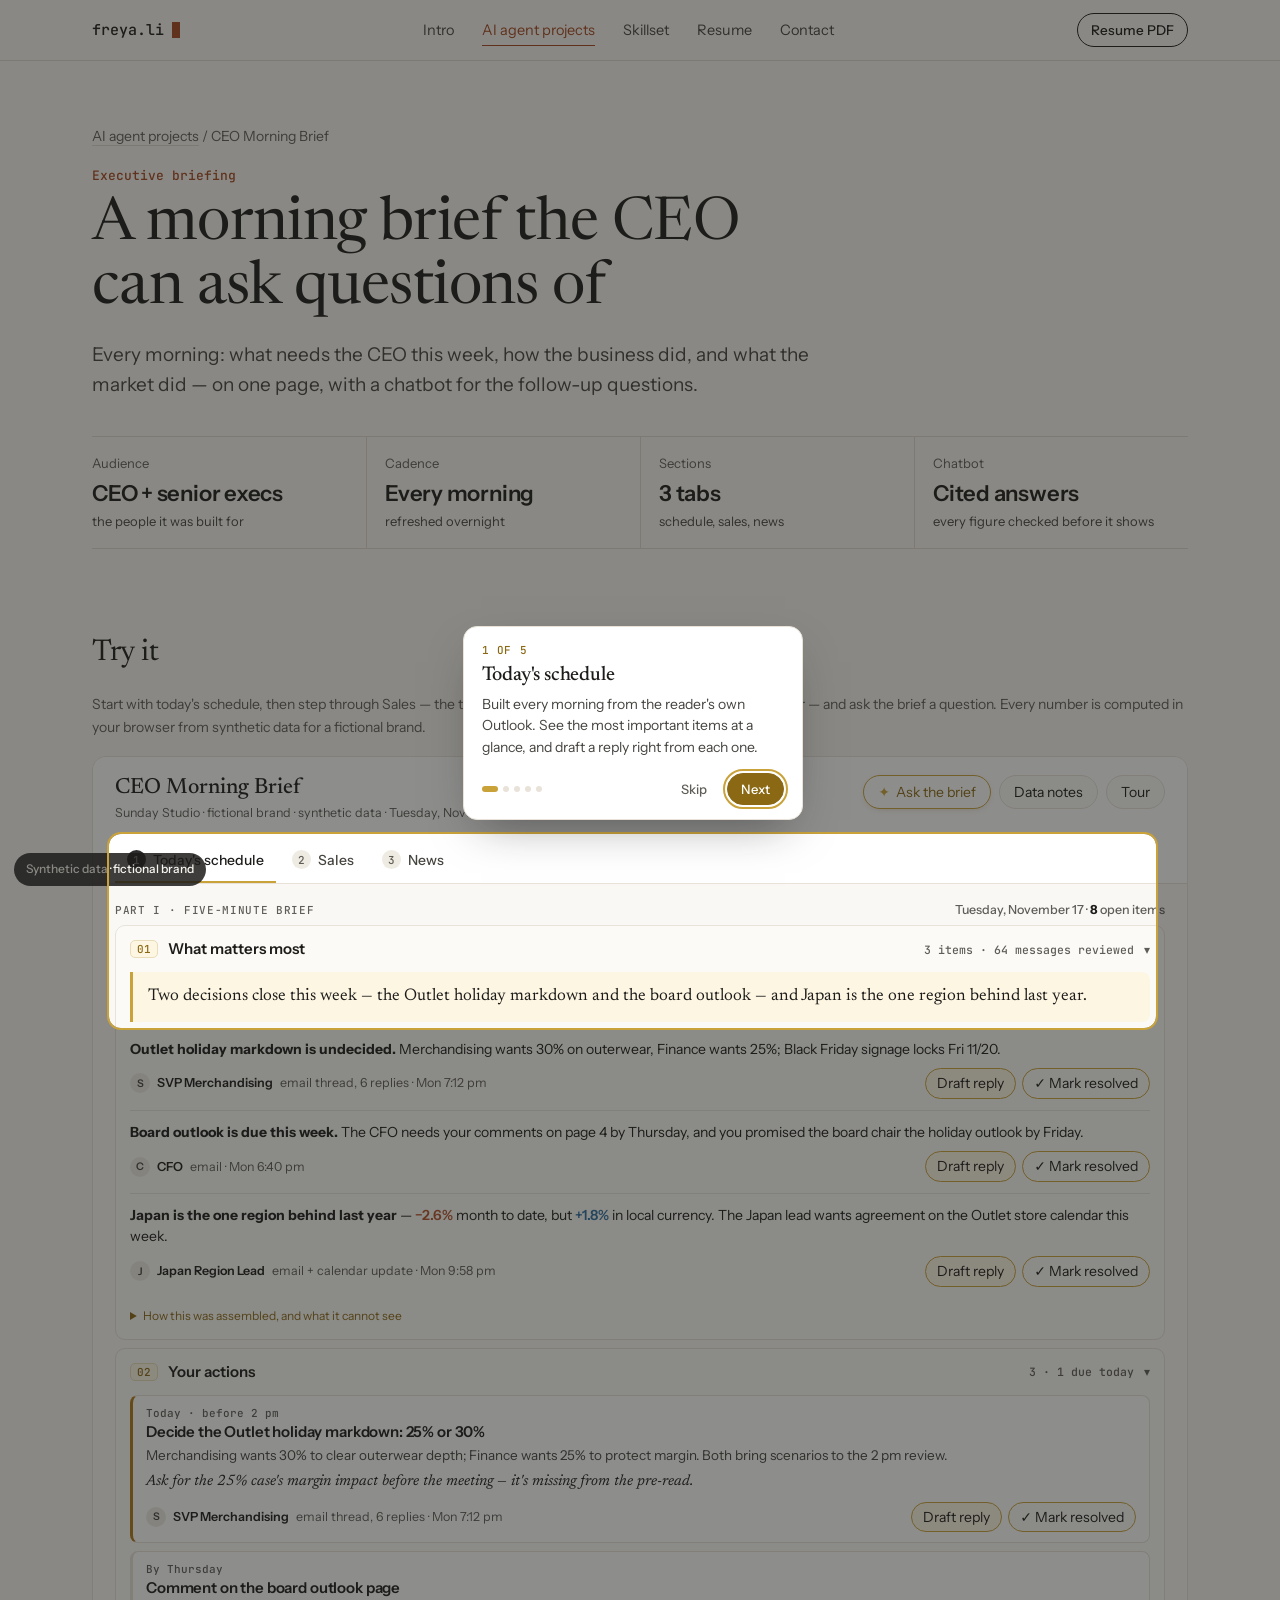
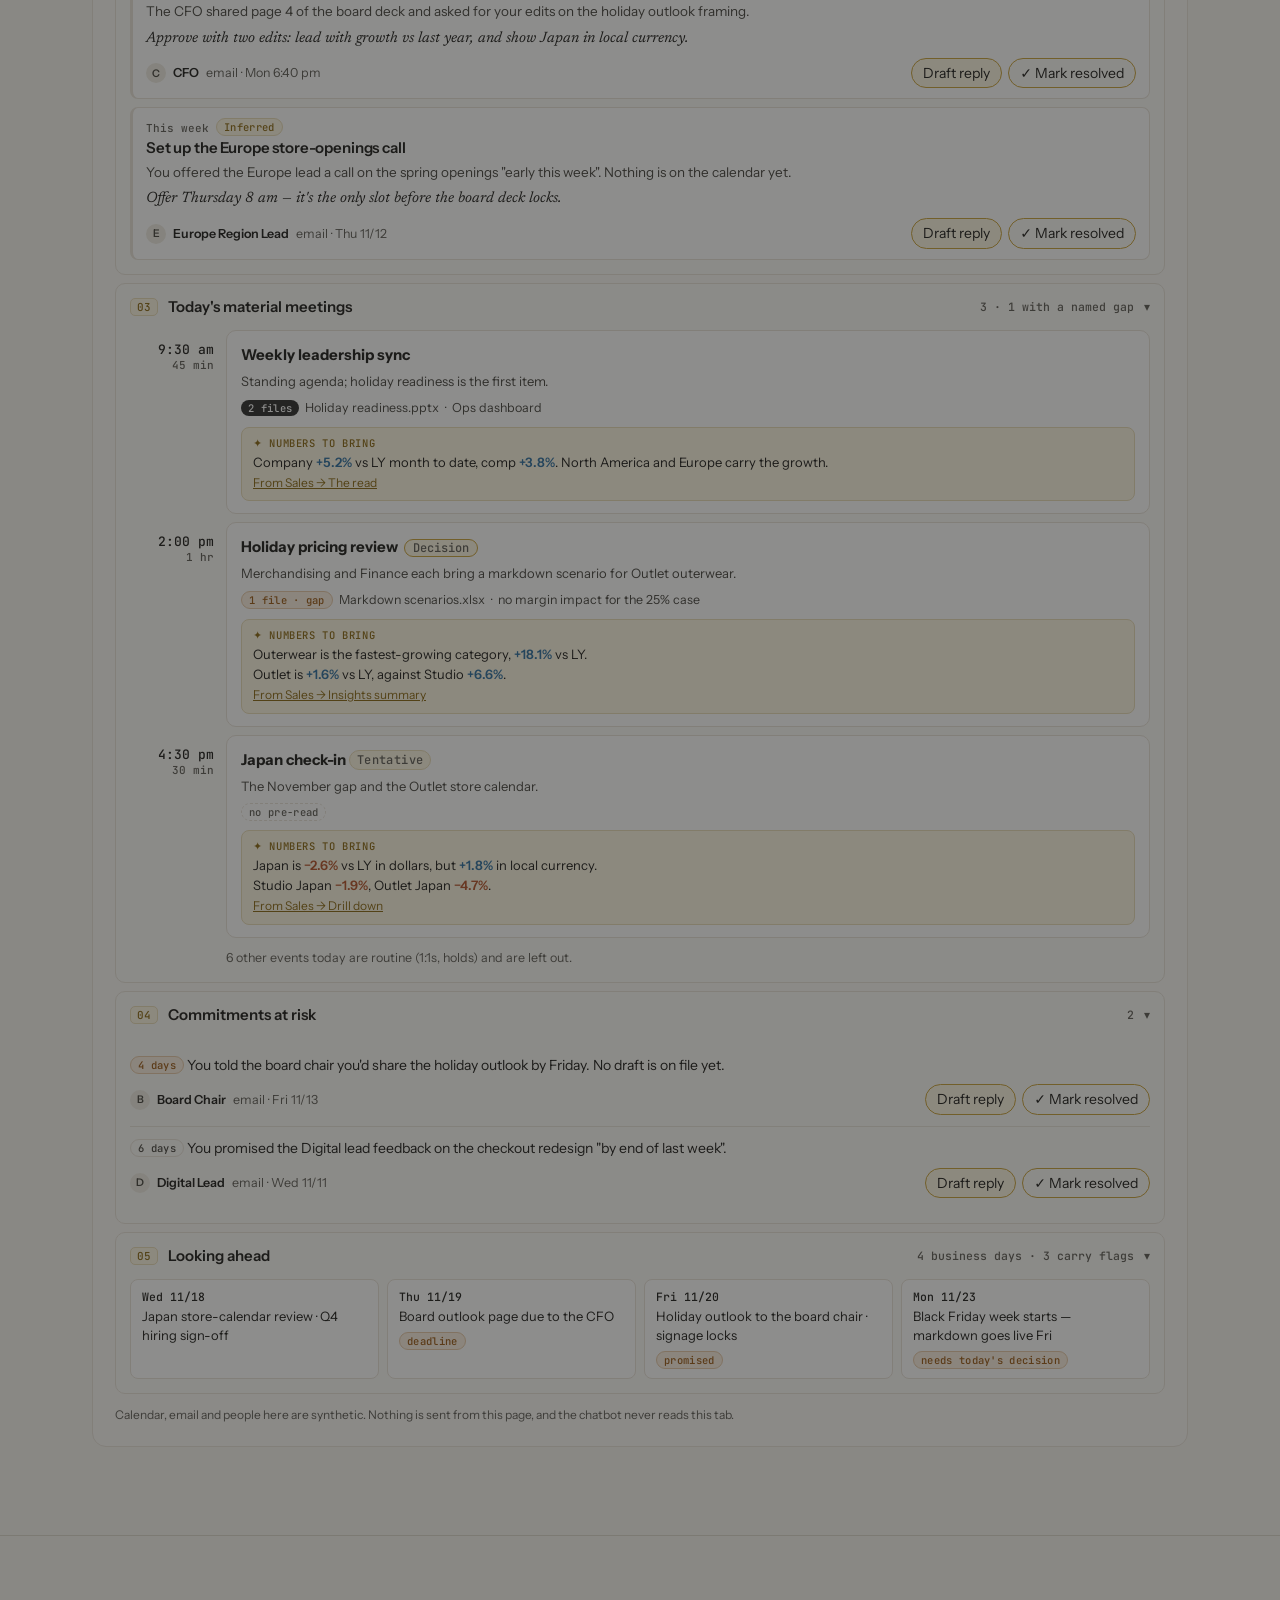
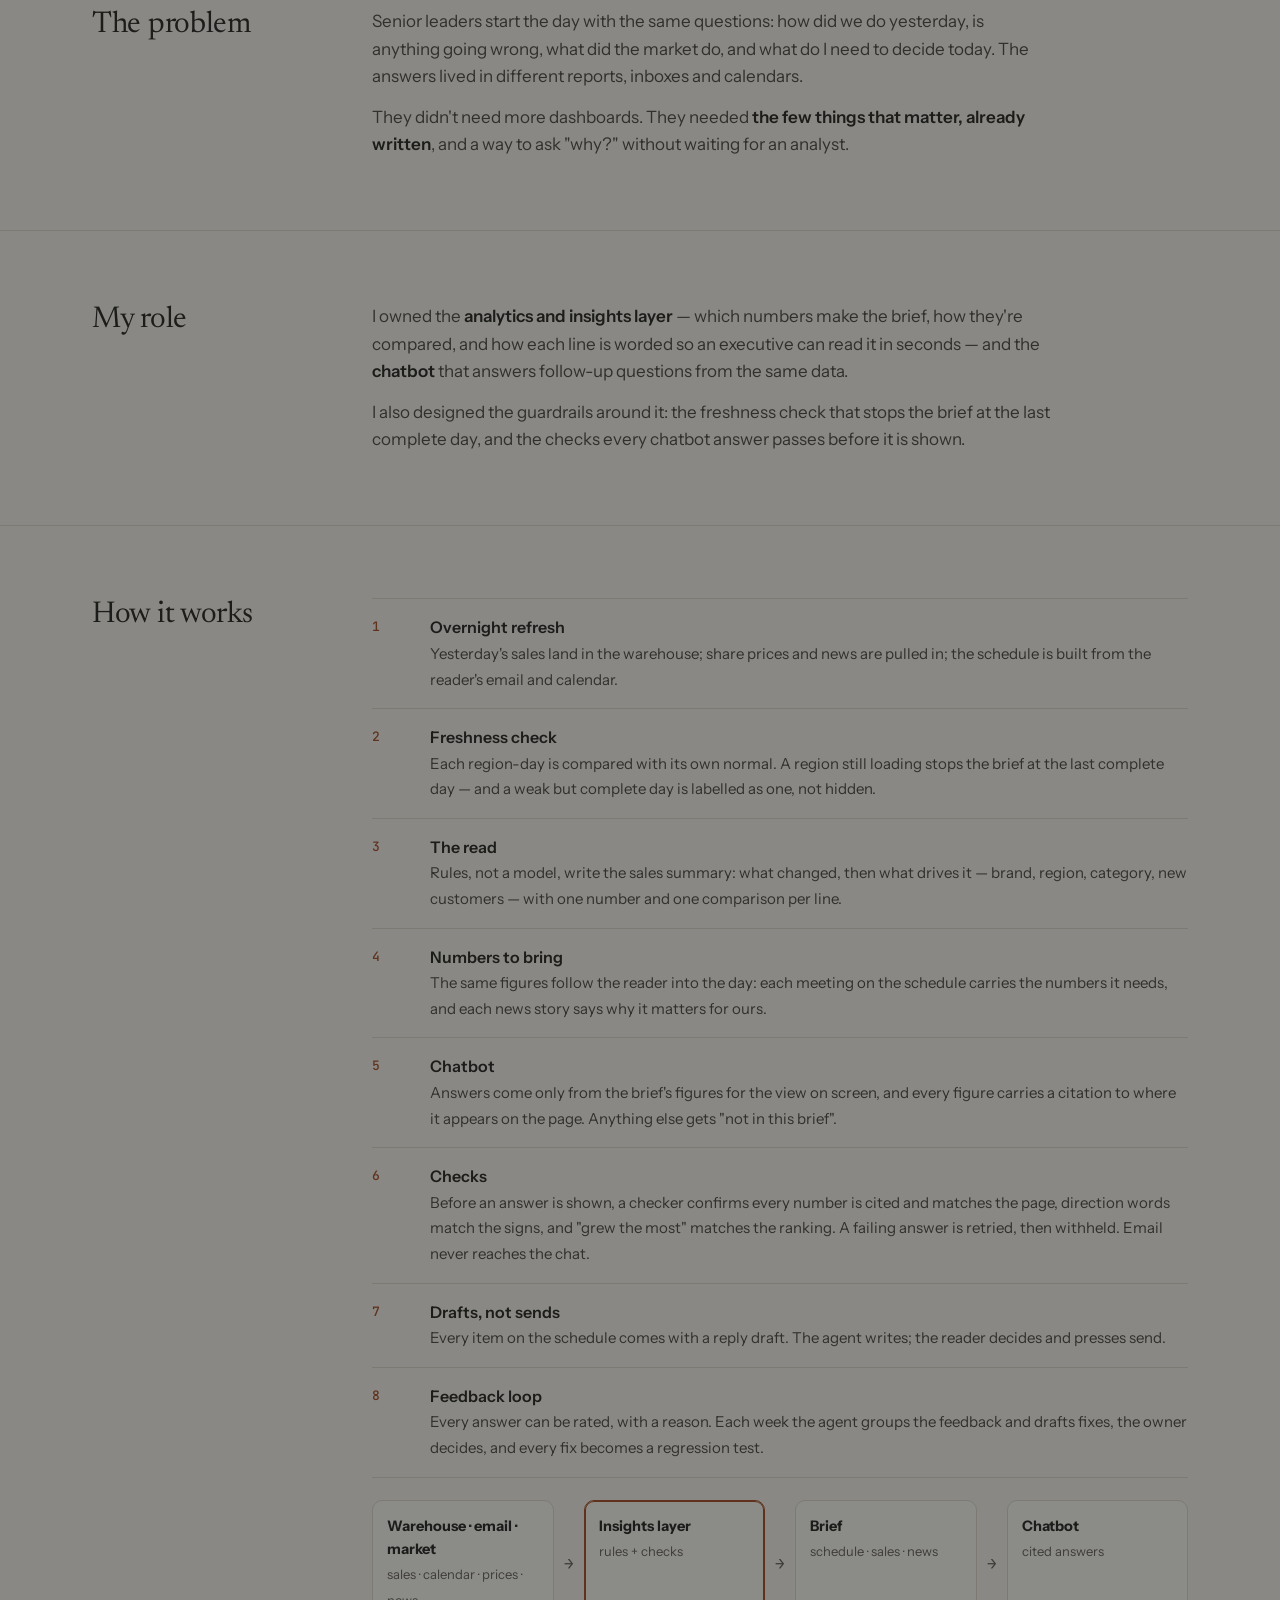
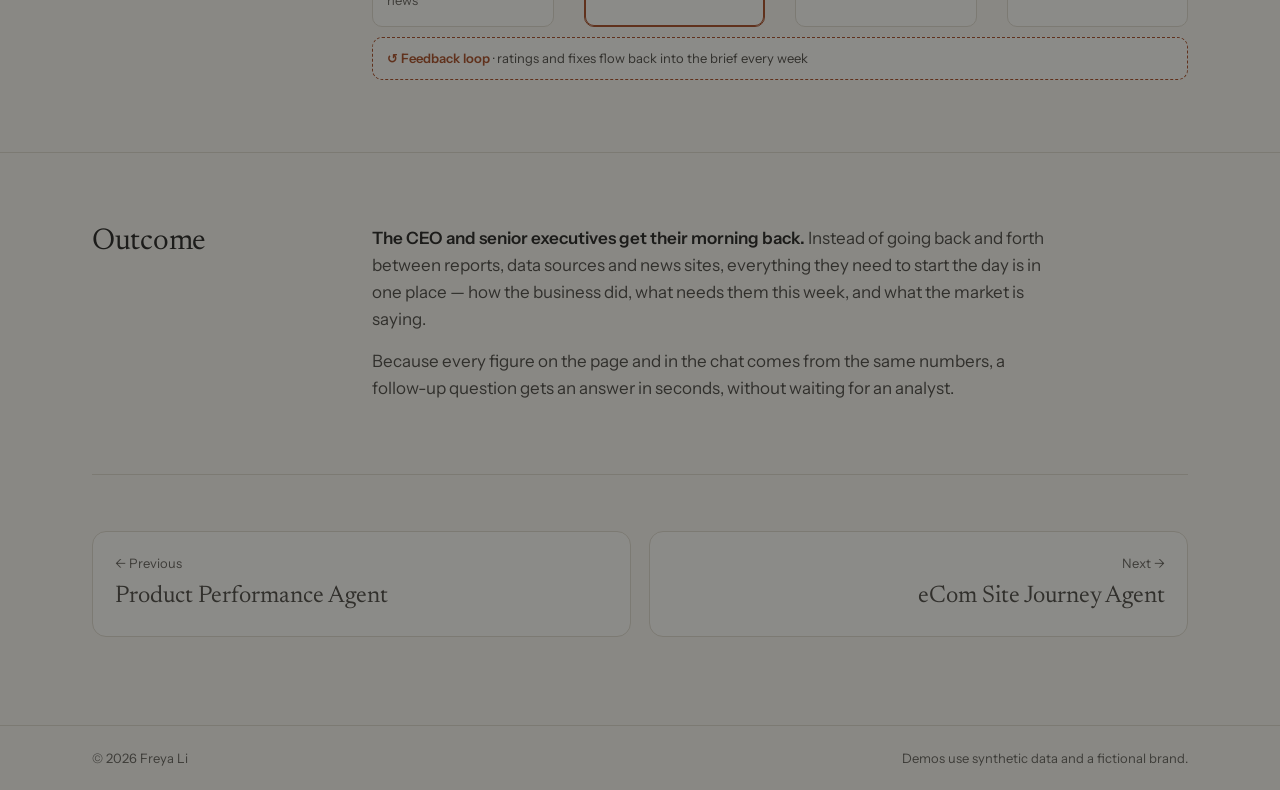
==== commit 0366102c: "Align CEO tour with other agents, fix card previews, bolder View project - CEO tour: chat split into" ====
--- a/agents/ceo-brief/index.html
+++ b/agents/ceo-brief/index.html
@@ -3,7 +3,7 @@
 <head>
 <meta charset="utf-8">
 <meta name="viewport" content="width=device-width, initial-scale=1">
-<title>CEO daily brief — Freya Li</title>
+<title>CEO Morning Brief — Freya Li</title>
 <link rel="preconnect" href="https://fonts.googleapis.com">
 <link rel="preconnect" href="https://fonts.gstatic.com" crossorigin>
 <link href="https://fonts.googleapis.com/css2?family=Newsreader:opsz,wght@6..72,400;6..72,500&family=Instrument+Sans:wght@400;500;600&family=JetBrains+Mono:wght@400;500&display=swap" rel="stylesheet">
@@ -31,7 +31,7 @@
 <main>
 <section class="page-head">
   <div class="wrap">
-    <div class="crumb"><a href="../../#agents">AI agent projects</a> / CEO daily brief</div>
+    <div class="crumb"><a href="../../#agents">AI agent projects</a> / CEO Morning Brief</div>
     <div class="kicker">Executive briefing</div>
     <h1>A morning brief the CEO can ask questions of</h1>
     <p class="lede">Every morning: what needs the CEO this week, how the business did, and what the market did — on one page, with a chatbot for the follow-up questions.</p>
@@ -197,10 +197,13 @@
       els: frame('news', '#ceo .ppa-kpis'), before: () => show('news') },
     { title: 'Ask the brief',
       body: 'Ask about any figure. Every answer is cited and checked.',
-      els: () => [q('#ceo .ppa-log .hint'), q('#ceo .ppa-log .ppa-sugtop')],
-      before: async () => { if (!chat.classList.contains('open')) q('#ceo [data-ask]').click(); } } // open over the current tab: no tab switch, so nothing under the old frame changes
+      els: () => [q('#ceo [data-ask]')], before: closeChat },
+    { title: 'Feedback review',
+      body: 'Rate answers with 👍 / 👎 — the AI drafts a fix, then the business team decides.',
+      els: () => [q('#ceo [data-fbr-open]')],
+      before: async () => { if (!chat.classList.contains('open')) { q('#ceo [data-ask]').click(); await wait(320); } } } // open over the current tab: no tab switch
   ];
-  const opts = { key: 'tour:ceo-brief:v9', ready: () => !!q('#ceo .sx'), canStart: () => !chat.classList.contains('open'), onEnd: async () => { await closeChat(); await tab('sched'); await setDraft(false); } };
+  const opts = { key: 'tour:ceo-brief:v10', ready: () => !!q('#ceo .sx'), canStart: () => !chat.classList.contains('open'), onEnd: async () => { await closeChat(); await tab('sched'); await setDraft(false); } };
   const start = () => SiteTour.auto(q('#ceo .ppa-head'), steps, opts);
   if (q('#ceo .sx')) start(); else document.addEventListener('ceo:ready', start, { once: true });
   q('#ceo [data-tour]').addEventListener('click', () => SiteTour.start(steps, opts));
--- a/assets/css/site.css
+++ b/assets/css/site.css
@@ -83,7 +83,8 @@
 .acard.feature h3{font-size:34px}
 .acard p{color:var(--ink-2);font-size:15px}
 .metric{display:inline-flex;align-self:flex-start;align-items:baseline;gap:8px;background:var(--accent-soft);color:var(--accent);border-radius:999px;padding:4px 12px;font-size:13.5px;font-weight:600;white-space:nowrap;display:table;margin:6px auto 0}
-.acard .go{margin-top:auto;font-size:14.5px;font-weight:500;display:inline-flex;gap:6px;align-items:center}
+.acard .go{margin-top:auto;font-size:15px;font-weight:600;color:var(--accent);display:inline-flex;gap:6px;align-items:center}
+.acard:hover .go{text-decoration:underline;text-underline-offset:4px}
 .acard .go span{transition:transform .2s}
 .acard:hover .go span{transform:translateX(3px)}
 .thumb{background:var(--paper);border:1px solid var(--rule);border-radius:var(--r-md);padding:14px;font-size:13px;pointer-events:none}
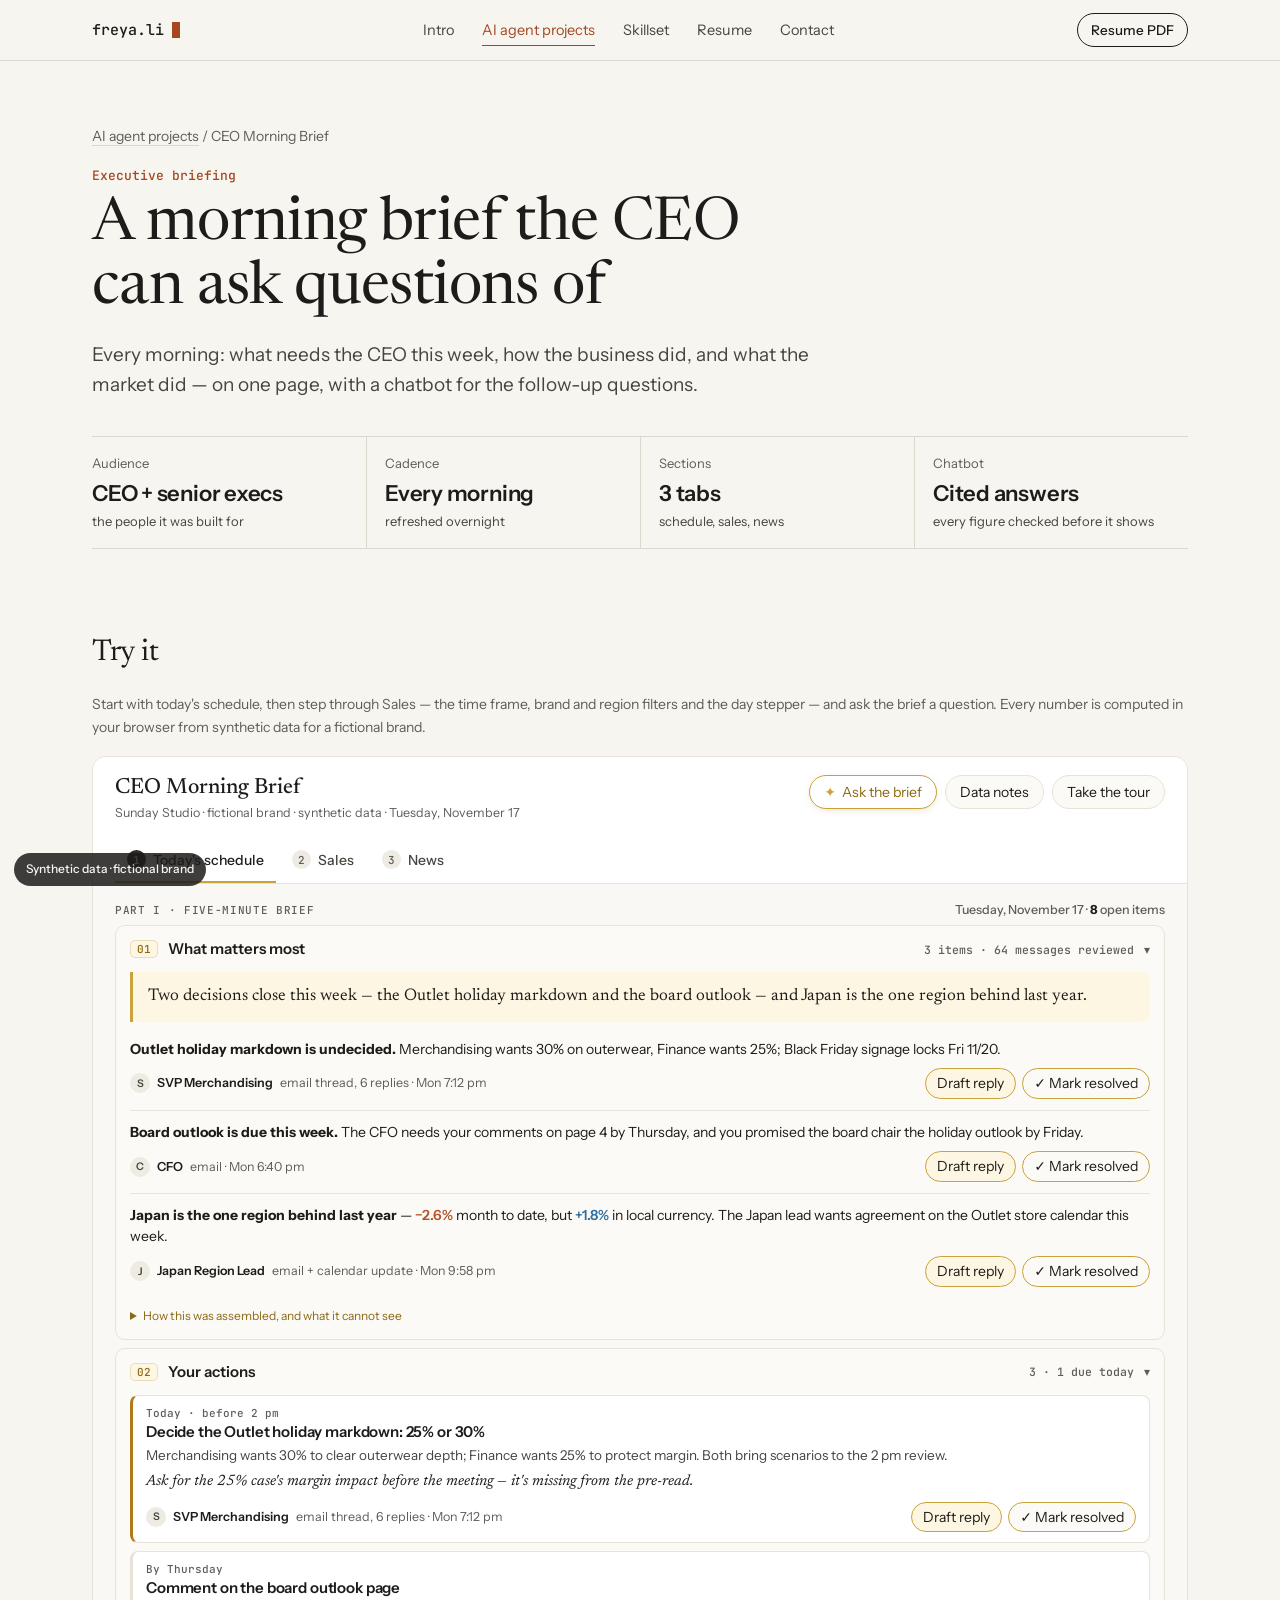
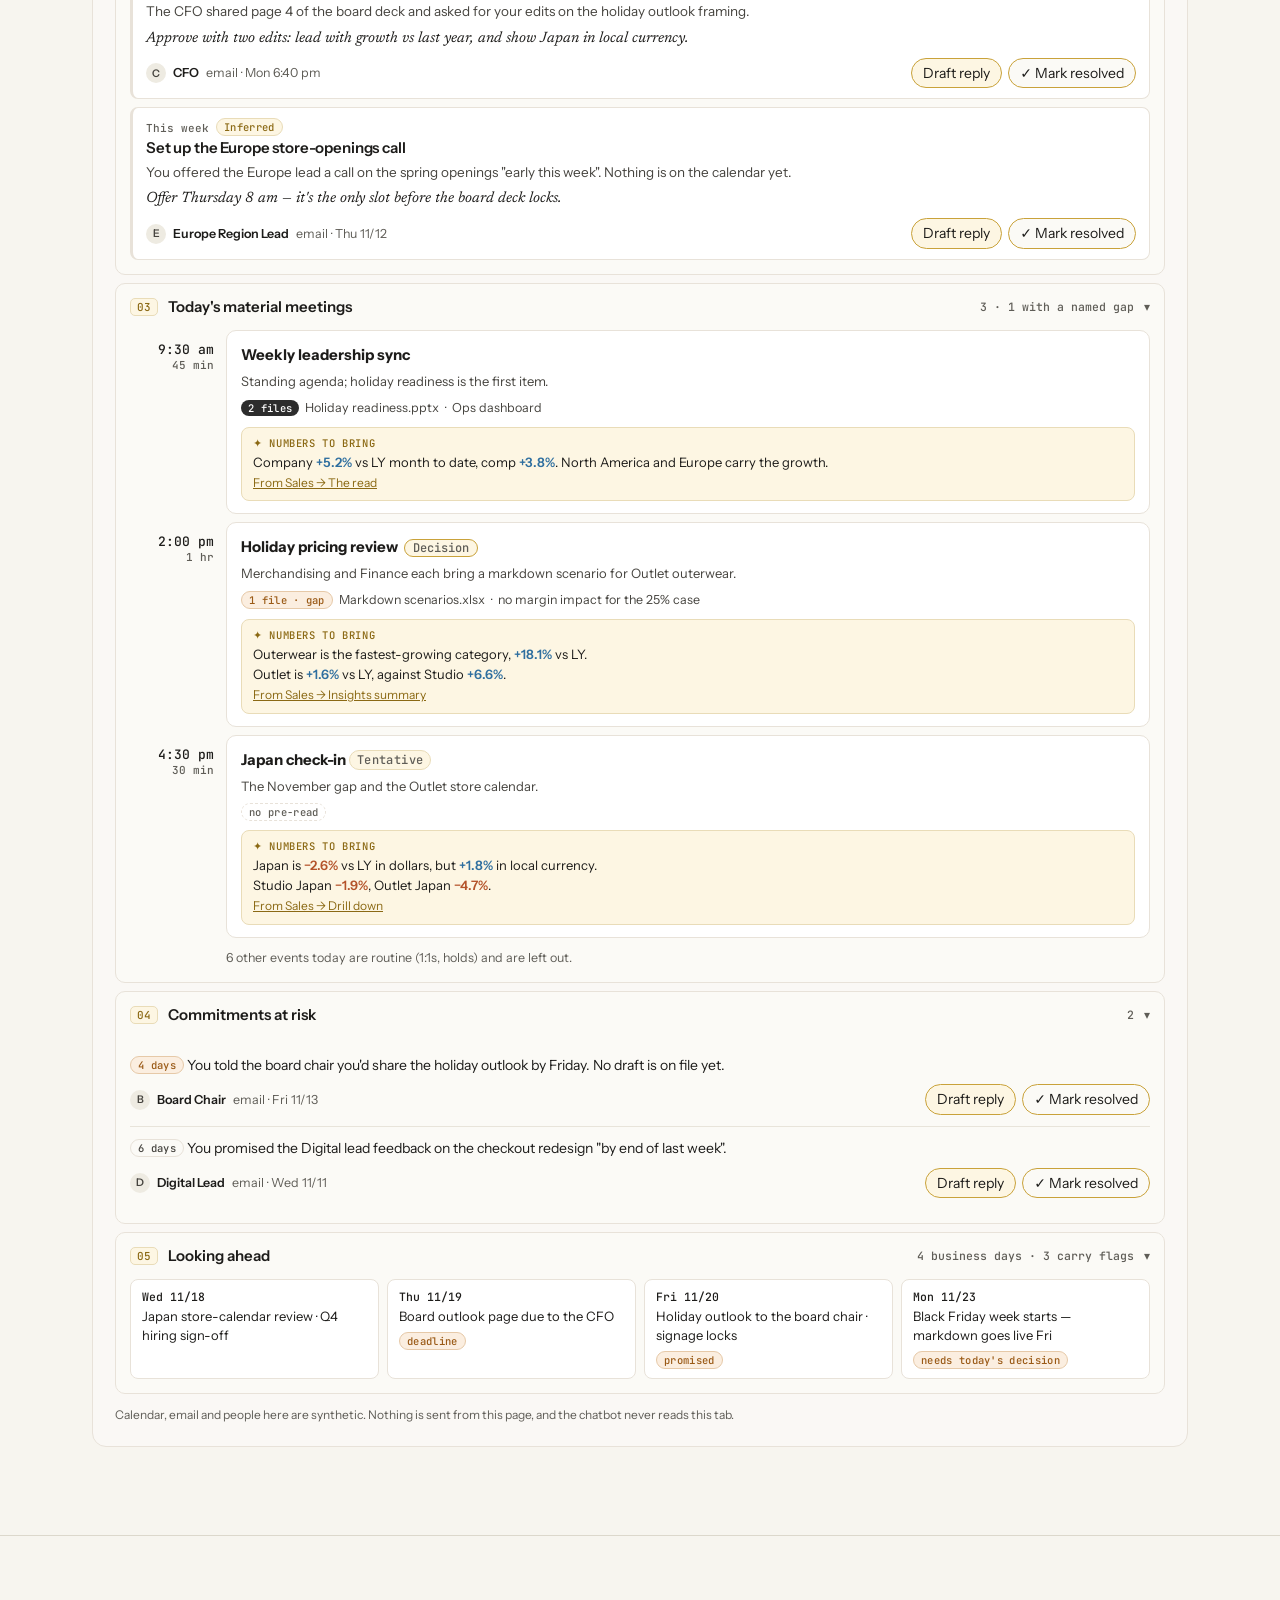
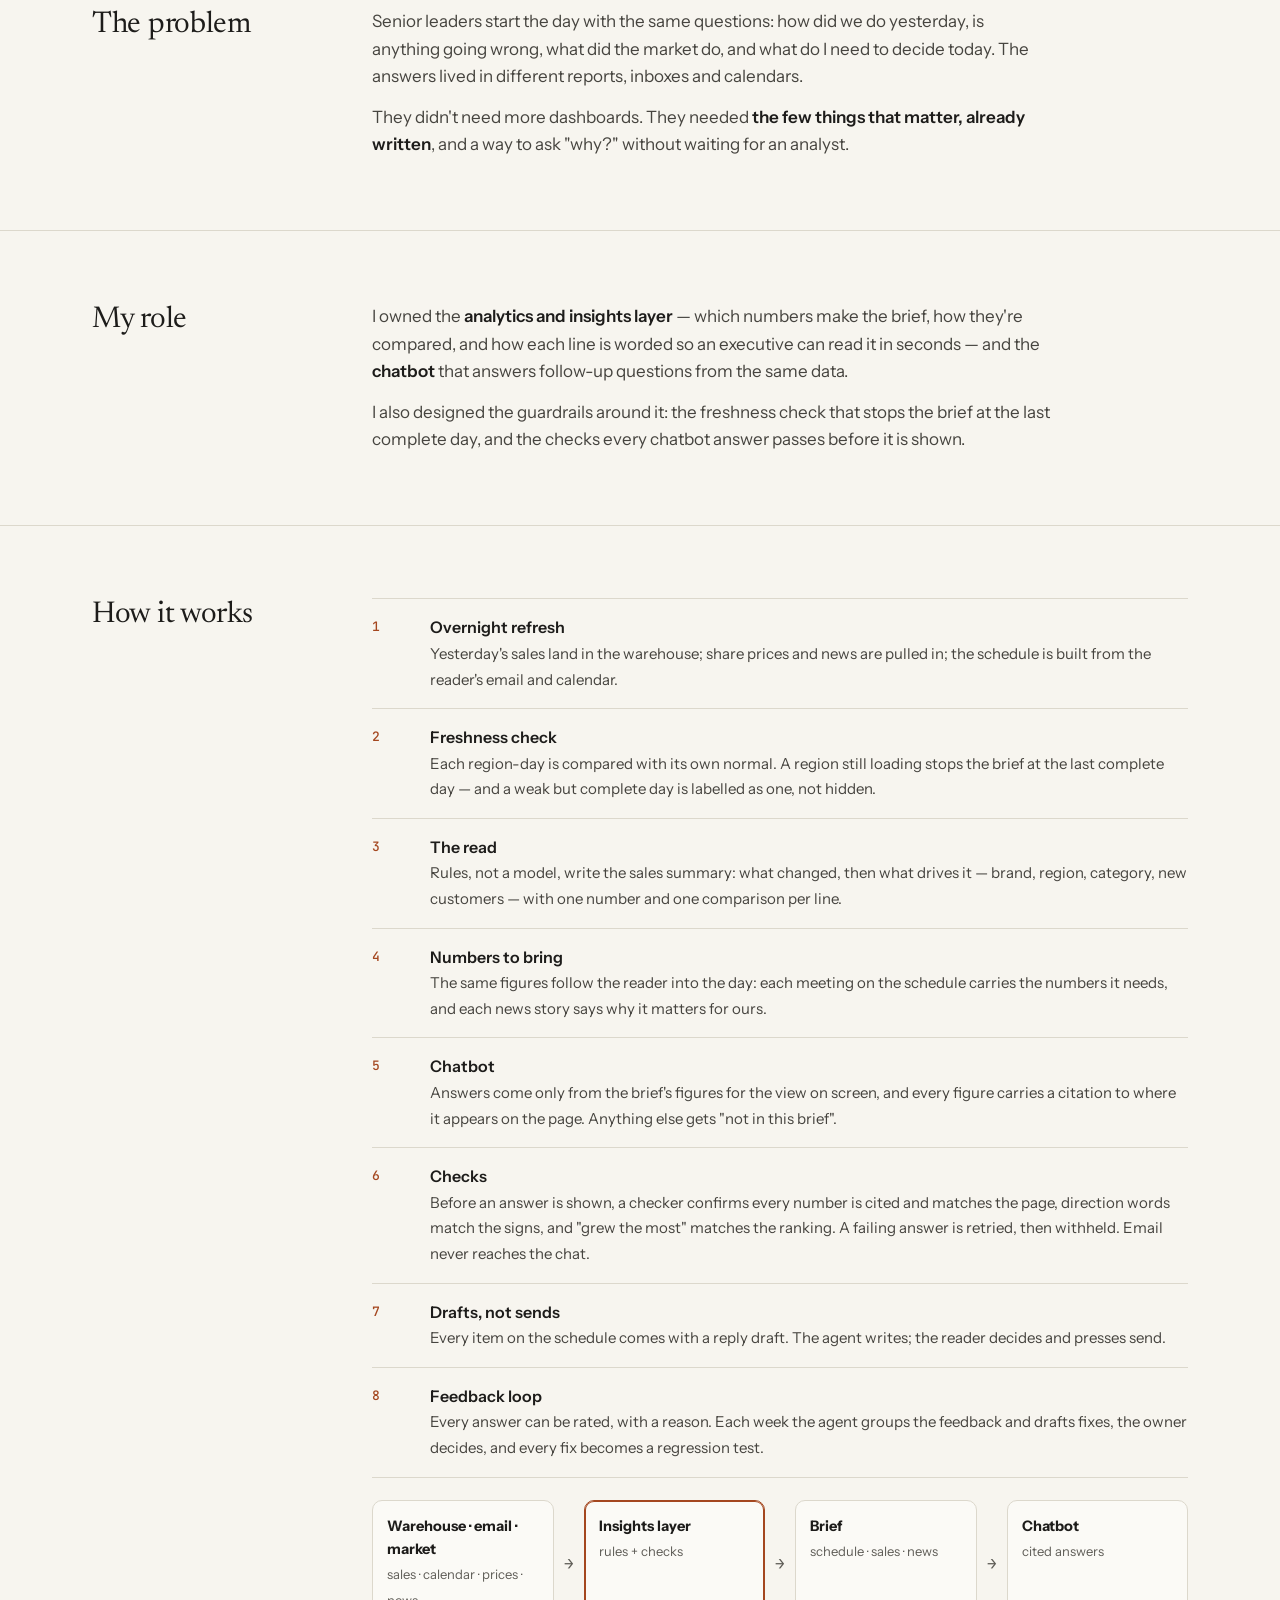
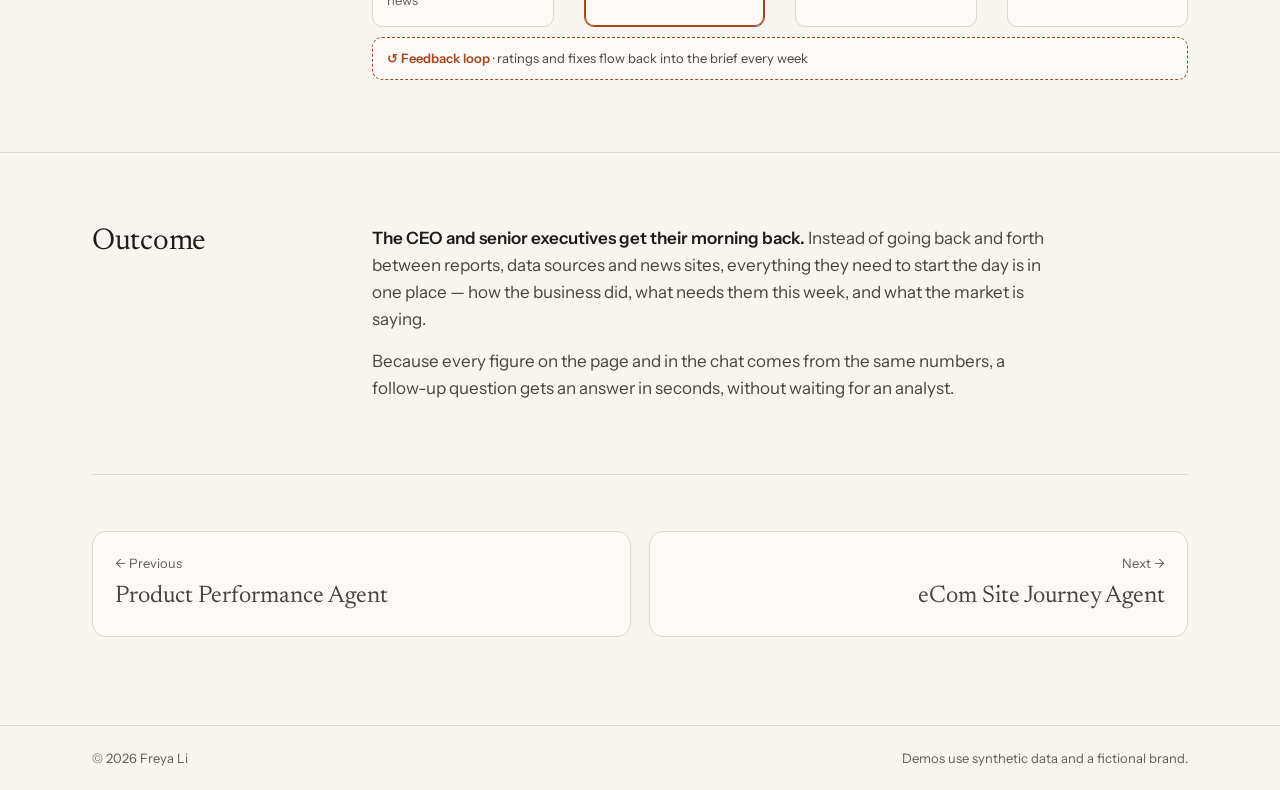
==== commit 0686f299: "Add share previews, mailto contact, hero LinkedIn; tour no longer auto-opens - Open Graph + Twitter " ====
--- a/agents/ceo-brief/index.html
+++ b/agents/ceo-brief/index.html
@@ -4,6 +4,17 @@
 <meta charset="utf-8">
 <meta name="viewport" content="width=device-width, initial-scale=1">
 <title>CEO Morning Brief — Freya Li</title>
+<meta name="description" content="A live demo: the morning brief for a CEO and senior executives — schedule, sales, news and share price, plus a chat that answers only from the brief. Synthetic data.">
+<meta property="og:type" content="website">
+<meta property="og:site_name" content="Freya Li">
+<meta property="og:url" content="https://freyali22.github.io/agents/ceo-brief/">
+<meta property="og:title" content="CEO Morning Brief — Freya Li">
+<meta property="og:description" content="A live demo: the morning brief for a CEO and senior executives — schedule, sales, news and share price, plus a chat that answers only from the brief. Synthetic data.">
+<meta property="og:image" content="https://freyali22.github.io/assets/img/og.jpg">
+<meta property="og:image:width" content="1200">
+<meta property="og:image:height" content="630">
+<meta name="twitter:card" content="summary_large_image">
+<meta name="twitter:image" content="https://freyali22.github.io/assets/img/og.jpg">
 <link rel="preconnect" href="https://fonts.googleapis.com">
 <link rel="preconnect" href="https://fonts.gstatic.com" crossorigin>
 <link href="https://fonts.googleapis.com/css2?family=Newsreader:opsz,wght@6..72,400;6..72,500&family=Instrument+Sans:wght@400;500;600&family=JetBrains+Mono:wght@400;500&display=swap" rel="stylesheet">
@@ -57,7 +68,7 @@
           <div class="ppa-actions">
             <button type="button" class="ppa-btn dark" data-ask><span class="spk">✦</span> Ask the brief</button>
             <button type="button" class="ppa-btn" data-notes aria-haspopup="dialog">Data notes</button>
-            <button type="button" class="ppa-btn" data-tour>Tour</button>
+            <button type="button" class="ppa-btn" data-tour>Take the tour</button>
           </div>
         </div>
         <div class="ppa-tabs" role="tablist" aria-label="Brief sections">
--- a/assets/css/site.css
+++ b/assets/css/site.css
@@ -188,11 +188,14 @@
 .pdf a.sheet img{display:block;width:100%;height:auto}
 .pdf .sheet i{display:block;height:6px;background:var(--paper-2);border-radius:3px}
 .pdf .sheet i.h{height:9px;background:#d8d3c6;margin-top:8px}
-.contact{padding:110px 0 120px;border-top:1px solid var(--rule)}
+.contact{padding:72px 0 110px;border-top:1px solid var(--rule)}
 .contact h2{font-size:clamp(40px,5vw,64px);line-height:1.05;max-width:13em}
 .contact .row{display:flex;gap:12px;margin-top:34px;flex-wrap:wrap;align-items:center}
 .email{font:500 15px var(--mono);border:1px solid var(--ink);border-radius:999px;padding:0 18px;min-height:44px;display:inline-flex;align-items:center;gap:12px;background:var(--card);cursor:pointer;color:var(--ink)}
 .email em{font-style:normal;font-family:var(--sans);font-size:13px;color:var(--accent)}
+a.email{color:var(--ink);text-decoration:none}
+a.email:hover{background:var(--ink);color:var(--paper)}
+.copy{font:500 13px var(--sans);color:var(--accent);background:none;border:0;padding:0 6px;min-height:44px;cursor:pointer;text-decoration:underline;text-underline-offset:3px}
 footer{border-top:1px solid var(--rule);padding:22px 0;font-size:13px;color:var(--muted)}
 footer .wrap{display:flex;justify-content:space-between;gap:16px;flex-wrap:wrap}
 
--- a/agents/product-performance/tour.css
+++ b/agents/product-performance/tour.css
@@ -25,3 +25,7 @@
 .tour-f .tour-next:hover{background:#73570f}
 .tour-f button:focus-visible{outline:2px solid var(--t-gold);outline-offset:2px}
 @media (prefers-reduced-motion:reduce){.tour-spot,.tour-card,.tour-dots i{transition:none}}
+/* first-visit hint on the "Take the tour" button (the tour itself never auto-opens) */
+@keyframes tourHint{0%,100%{box-shadow:0 0 0 0 rgba(164,71,31,0);border-color:var(--rule)}40%{box-shadow:0 0 0 6px rgba(164,71,31,.18);border-color:#a4471f}}
+.ppa-btn.tour-hint{animation:tourHint 1.1s ease-in-out 3}
+@media (prefers-reduced-motion:reduce){.ppa-btn.tour-hint{animation:tourHint 2.4s steps(1) 1}}
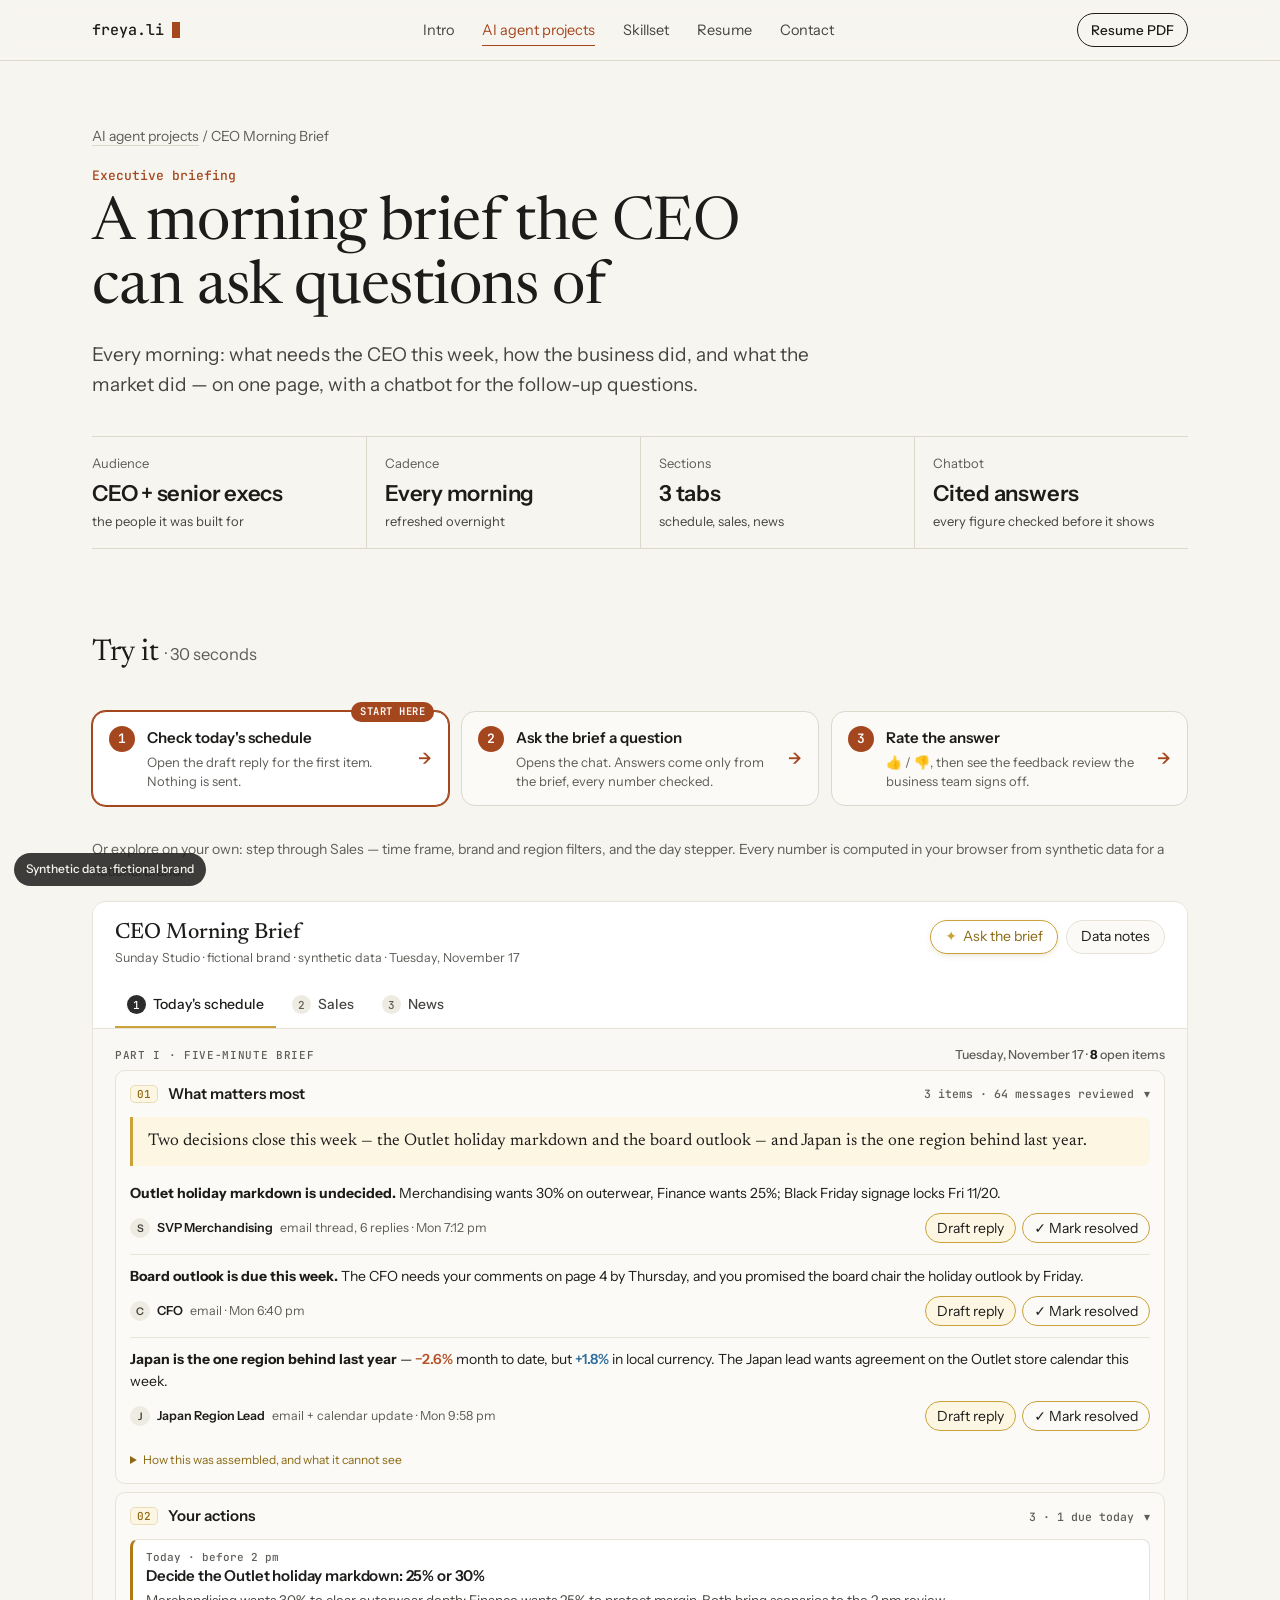
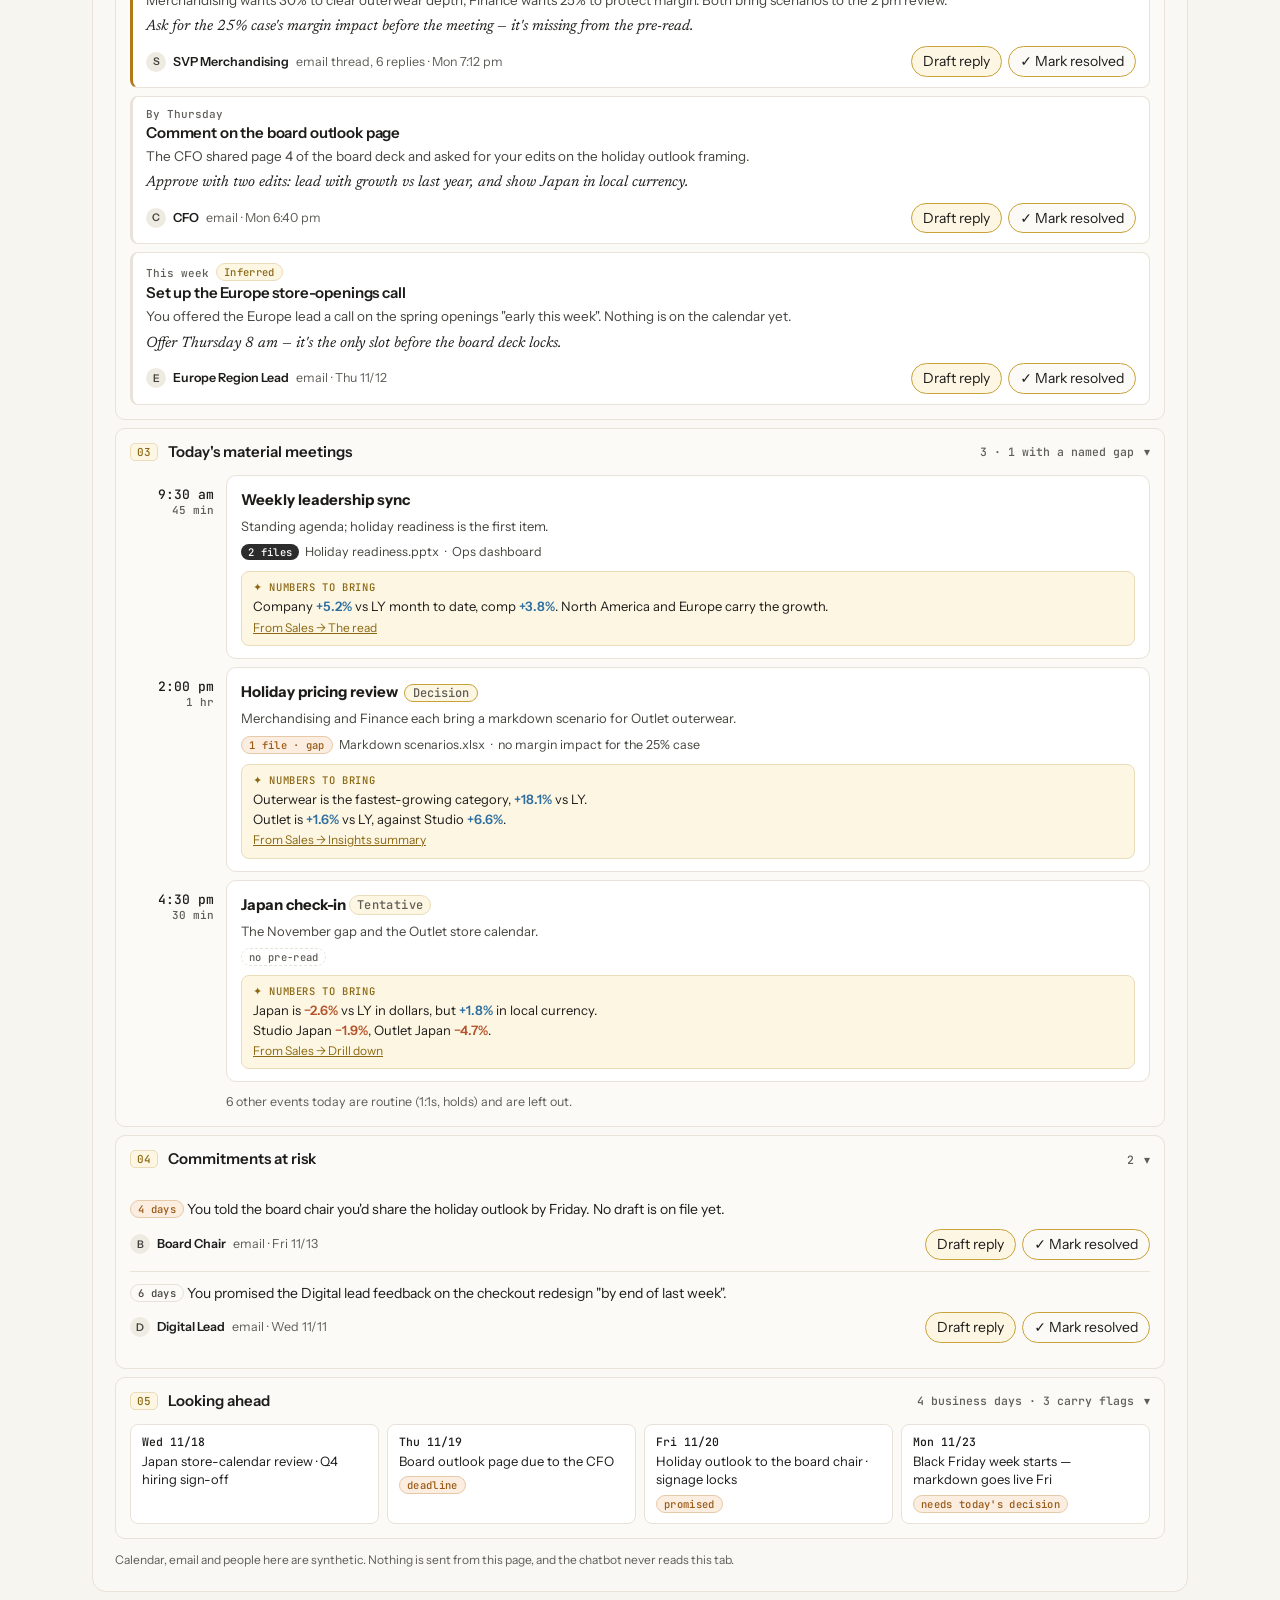
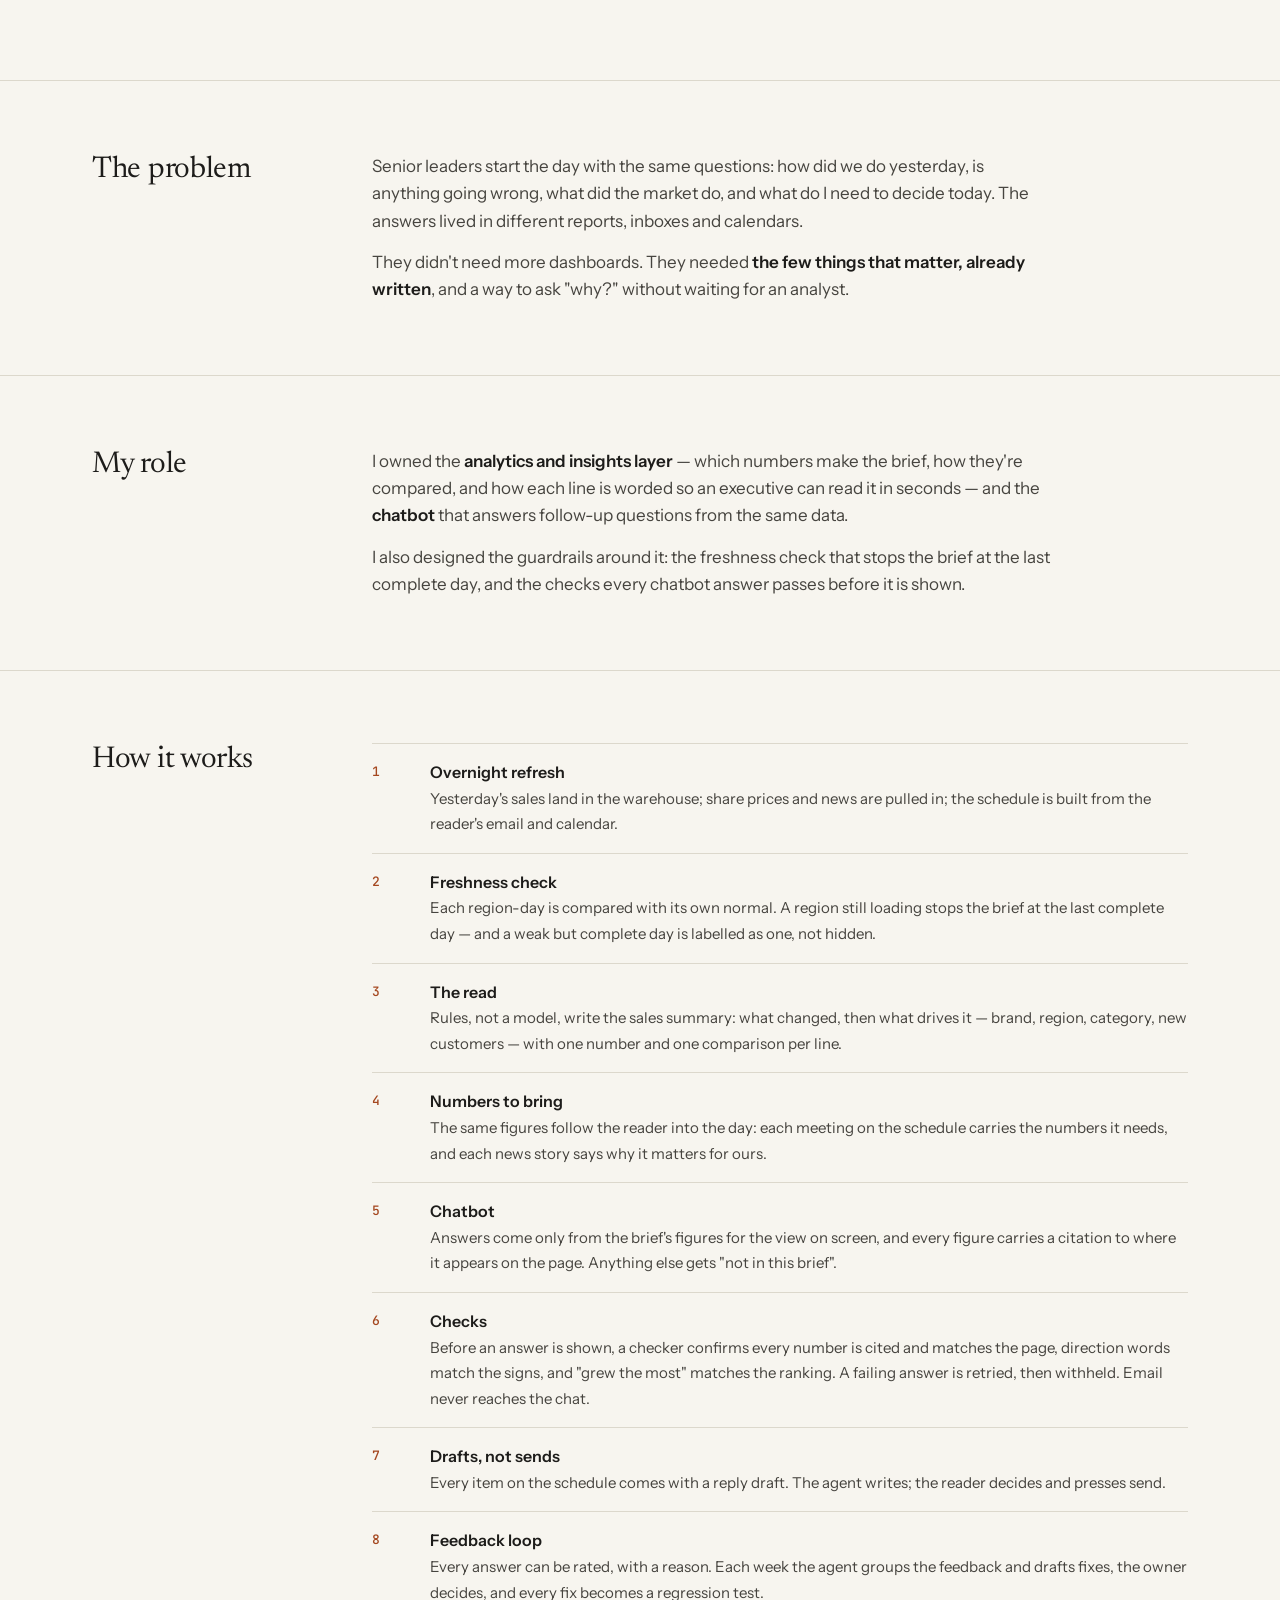
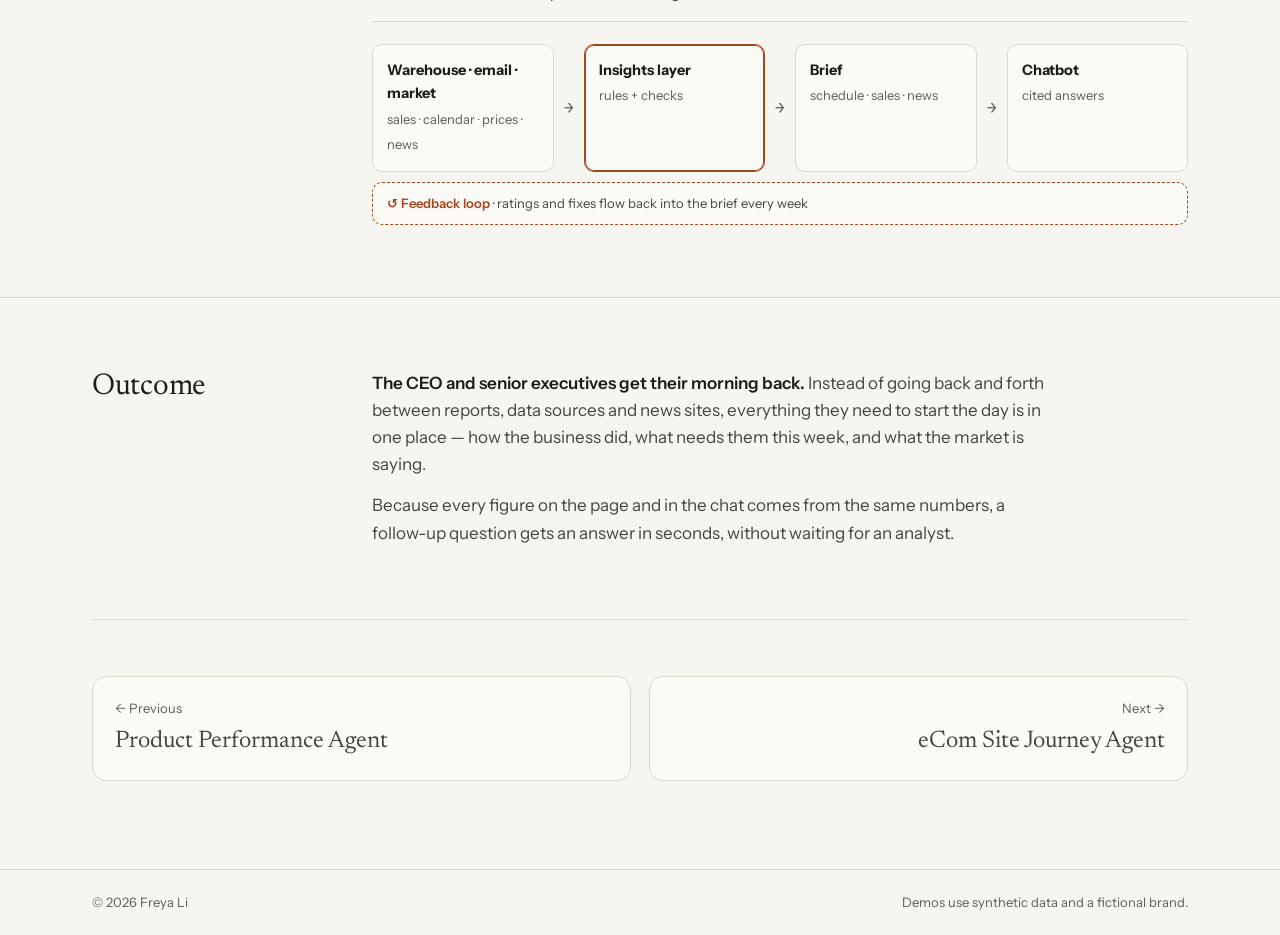
==== commit b3904585: "Add QA Agent demo, inline "Try it" steps on every agent, remove guided tour - New agents/qa/: QA Age" ====
--- a/agents/ceo-brief/index.html
+++ b/agents/ceo-brief/index.html
@@ -21,7 +21,6 @@
 <link rel="stylesheet" href="../../assets/css/site.css">
 <link rel="stylesheet" href="../product-performance/app.css">
 <link rel="stylesheet" href="ceo.css">
-<link rel="stylesheet" href="../product-performance/tour.css">
 </head>
 <body>
 <div class="placeholder-note">Synthetic data · fictional brand</div>
@@ -58,8 +57,13 @@
 <section class="try">
   <div class="wrap">
     <div class="try-head">
-      <h2>Try it</h2>
-      <p>Start with today's schedule, then step through Sales — the time frame, brand and region filters and the day stepper — and ask the brief a question. Every number is computed in your browser from synthetic data for a fictional brand.</p>
+      <h2>Try it <span class="try-dur">· 30 seconds</span></h2>
+      <ol class="try-steps" aria-label="Three things to try">
+        <li><button type="button" data-step="1"><i>1</i><span><b>Check today's schedule</b><small>Open the draft reply for the first item. Nothing is sent.</small></span><em aria-hidden="true">→</em></button></li>
+        <li><button type="button" data-step="2"><i>2</i><span><b>Ask the brief a question</b><small>Opens the chat. Answers come only from the brief, every number checked.</small></span><em aria-hidden="true">→</em></button></li>
+        <li><button type="button" data-step="3"><i>3</i><span><b>Rate the answer</b><small>👍 / 👎, then see the feedback review the business team signs off.</small></span><em aria-hidden="true">→</em></button></li>
+      </ol>
+      <p class="try-note">Or explore on your own: step through Sales — time frame, brand and region filters, and the day stepper. Every number is computed in your browser from synthetic data for a fictional brand.</p>
     </div>
     <div class="ppa ceo" id="ceo" data-base=".">
       <div class="ppa-head">
@@ -68,7 +72,6 @@
           <div class="ppa-actions">
             <button type="button" class="ppa-btn dark" data-ask><span class="spk">✦</span> Ask the brief</button>
             <button type="button" class="ppa-btn" data-notes aria-haspopup="dialog">Data notes</button>
-            <button type="button" class="ppa-btn" data-tour>Take the tour</button>
           </div>
         </div>
         <div class="ppa-tabs" role="tablist" aria-label="Brief sections">
@@ -182,43 +185,11 @@
 <footer><div class="wrap"><span>© 2026 Freya Li</span><span>Demos use synthetic data and a fictional brand.</span></div></footer>
 <script src="../../assets/js/site.js"></script>
 <script src="ceo.js"></script>
-<script src="../product-performance/tour.js"></script>
+<script src="../product-performance/try.js"></script>
 <script>
-(function () {
-  const q = s => document.querySelector(s);
-  const wait = ms => new Promise(r => setTimeout(r, ms));
-  const chat = q('#ceo .ppa-chat');
-  const closeChat = async () => { if (chat.classList.contains('open')) { q('#ceo .ppa-x').click(); await wait(200); } };
-  const tab = async t => { const b = q(`#ceo [data-tab="${t}"]`); if (b.getAttribute('aria-selected') !== 'true') b.click(); };
-  const firstItem = () => q('#ceo .sx .it');
-  const setDraft = async open => { const it = firstItem(), b = it && it.querySelector('[data-draft]'); if (b && (b.getAttribute('aria-expanded') === 'true') !== open) b.click(); };
-  // one step per tab, then the chat; each step opens its tab and frames the tab with its first section
-  // no fixed waits: the tour itself waits for the target to stop moving before it measures
-  const show = async t => { await closeChat(); await setDraft(false); await tab(t); q('#ceo .ppa-head').scrollIntoView({ block: 'start' }); };
-  const frame = (t, sel) => () => [q(`#ceo [data-tab="${t}"]`), q(sel)]; // the tab + its topline
-  const steps = [
-    { title: "Today's schedule",
-      body: "Built every morning from the reader's own Outlook. See the most important items at a glance, and draft a reply right from each one.",
-      els: frame('sched', '#ceo .hlbox'), before: () => show('sched') },
-    { title: 'Sales performance',
-      body: 'How the business did, and why. The meetings on Today\'s schedule pull their numbers from here.',
-      els: frame('sales', '#ceo .read p'), before: () => show('sales') },
-    { title: 'News',
-      body: 'Share price against peers, and the stories that matter for us.',
-      els: frame('news', '#ceo .ppa-kpis'), before: () => show('news') },
-    { title: 'Ask the brief',
-      body: 'Ask about any figure. Every answer is cited and checked.',
-      els: () => [q('#ceo [data-ask]')], before: closeChat },
-    { title: 'Feedback review',
-      body: 'Rate answers with 👍 / 👎 — the AI drafts a fix, then the business team decides.',
-      els: () => [q('#ceo [data-fbr-open]')],
-      before: async () => { if (!chat.classList.contains('open')) { q('#ceo [data-ask]').click(); await wait(320); } } } // open over the current tab: no tab switch
-  ];
-  const opts = { key: 'tour:ceo-brief:v10', ready: () => !!q('#ceo .sx'), canStart: () => !chat.classList.contains('open'), onEnd: async () => { await closeChat(); await tab('sched'); await setDraft(false); } };
-  const start = () => SiteTour.auto(q('#ceo .ppa-head'), steps, opts);
-  if (q('#ceo .sx')) start(); else document.addEventListener('ceo:ready', start, { once: true });
-  q('#ceo [data-tour]').addEventListener('click', () => SiteTour.start(steps, opts));
-})();
+TrySteps({ root: '#ceo', done: { 1: '[data-draft]', 2: '.ppa-sugtop [data-i]' },
+  one: async ctx => { const t = ctx.q('[data-tab="sched"]'); if (t.getAttribute('aria-selected') !== 'true') { t.click(); await ctx.wait(200); } const d = ctx.q('.sx .it [data-draft]'); if (d && d.getAttribute('aria-expanded') !== 'true') d.click(); if (d) d.closest('.it').scrollIntoView({ block: 'center' }); },
+  ask: async ctx => { await ctx.openChat(); const b = ctx.q('.ppa-sugtop [data-i="0"]:not([disabled])'); if (b) b.click(); } });
 </script>
 </body>
 </html>
--- a/agents/product-performance/app.css
+++ b/agents/product-performance/app.css
@@ -366,3 +366,27 @@
 .ppa .ppa-clear{white-space:nowrap}
 .arch-back{margin-top:10px;border:1px dashed var(--accent);border-radius:var(--r-md);padding:10px 14px;font-size:13px;color:var(--ink-2);background:var(--card)}
 .arch-back span,.arch-back b{color:var(--accent);font-weight:600}
+
+/* ---------- "Try it" steps above each demo (try.js) ---------- */
+.try-dur{font:400 .55em var(--sans);color:var(--muted);letter-spacing:0}
+.try-steps{list-style:none;padding:0;margin:18px 0 10px;display:grid;grid-template-columns:repeat(3,1fr);gap:12px}
+.try-steps button{width:100%;height:100%;display:flex;align-items:flex-start;gap:12px;text-align:left;padding:14px 16px;border:1px solid var(--rule);border-radius:14px;background:var(--card);cursor:pointer;font:inherit;color:inherit;transition:border-color .15s,box-shadow .15s}
+.try-steps button:hover{border-color:var(--accent);box-shadow:0 6px 18px -10px rgba(164,71,31,.45)}
+.try-steps i{flex:none;width:26px;height:26px;border-radius:50%;background:var(--accent);color:#fff;font:600 13px/26px var(--mono);text-align:center;font-style:normal}
+.try-steps span{flex:1;display:flex;flex-direction:column;gap:3px}
+.try-steps b{font-weight:600;font-size:15px}
+.try-steps small{font-size:13px;color:var(--muted);line-height:1.45}
+.try-steps em{font-style:normal;color:var(--accent);font-weight:600;align-self:center}
+.try-steps .done{border-color:#cfc9b8;background:var(--paper-2)}
+.try-steps .done i{background:#2f6b4f}
+.try-steps .try-next{border-color:var(--accent);background:#fff;box-shadow:0 0 0 1px var(--accent);animation:tryNext 1.3s ease-in-out 4}
+@keyframes tryNext{0%,100%{box-shadow:0 0 0 1px var(--accent)}50%{box-shadow:0 0 0 1px var(--accent),0 0 0 6px rgba(164,71,31,.16)}}
+.try-steps button{position:relative}
+.try-steps .try-tag{position:absolute;top:-10px;right:14px;font:600 10.5px var(--mono);letter-spacing:.05em;text-transform:uppercase;background:var(--accent);color:#fff;border-radius:999px;padding:2px 9px;line-height:1.5}
+.try-steps .try-next em{animation:tryNudge 1.6s ease-in-out infinite}
+@keyframes tryNudge{0%,60%,100%{transform:translateX(0)}30%{transform:translateX(5px)}}
+.try-note{font-size:14px;color:var(--muted);margin:6px 0 0}
+.ppa-fb.try-pulse{animation:tryPulse 1s ease-in-out 3;border-radius:999px}
+@keyframes tryPulse{0%,100%{box-shadow:0 0 0 0 rgba(164,71,31,0)}45%{box-shadow:0 0 0 6px rgba(164,71,31,.25)}}
+@media (max-width:760px){.try-steps{grid-template-columns:1fr}}
+@media (prefers-reduced-motion:reduce){.try-steps .try-next,.try-steps .try-next em{animation:none}.ppa-fb.try-pulse{animation:none;box-shadow:0 0 0 3px rgba(164,71,31,.3)}}
--- a/agents/ceo-brief/ceo.css
+++ b/agents/ceo-brief/ceo.css
@@ -166,4 +166,3 @@
   .stk{grid-template-columns:1fr}
 }
 .tw{overflow-x:auto;-webkit-overflow-scrolling:touch}
-.tour-list{margin:6px 0 6px 18px;display:grid;gap:3px}
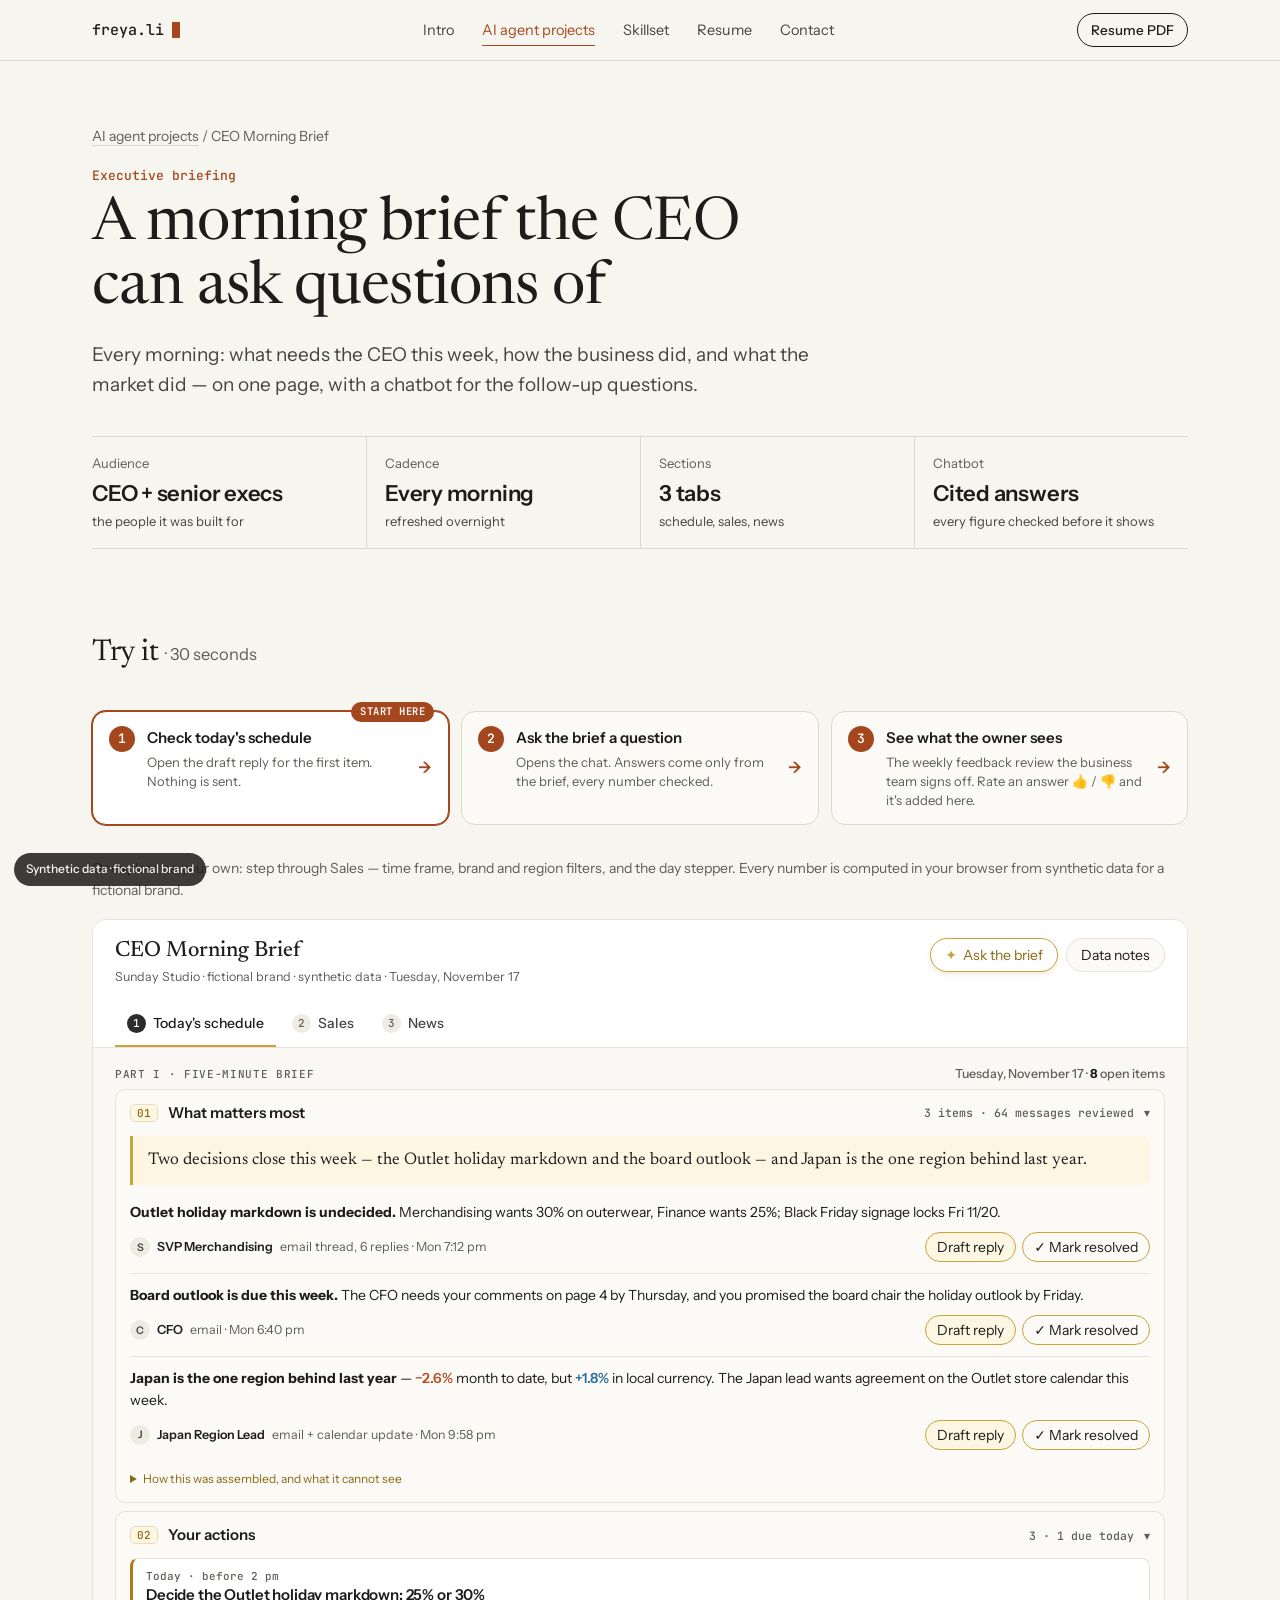
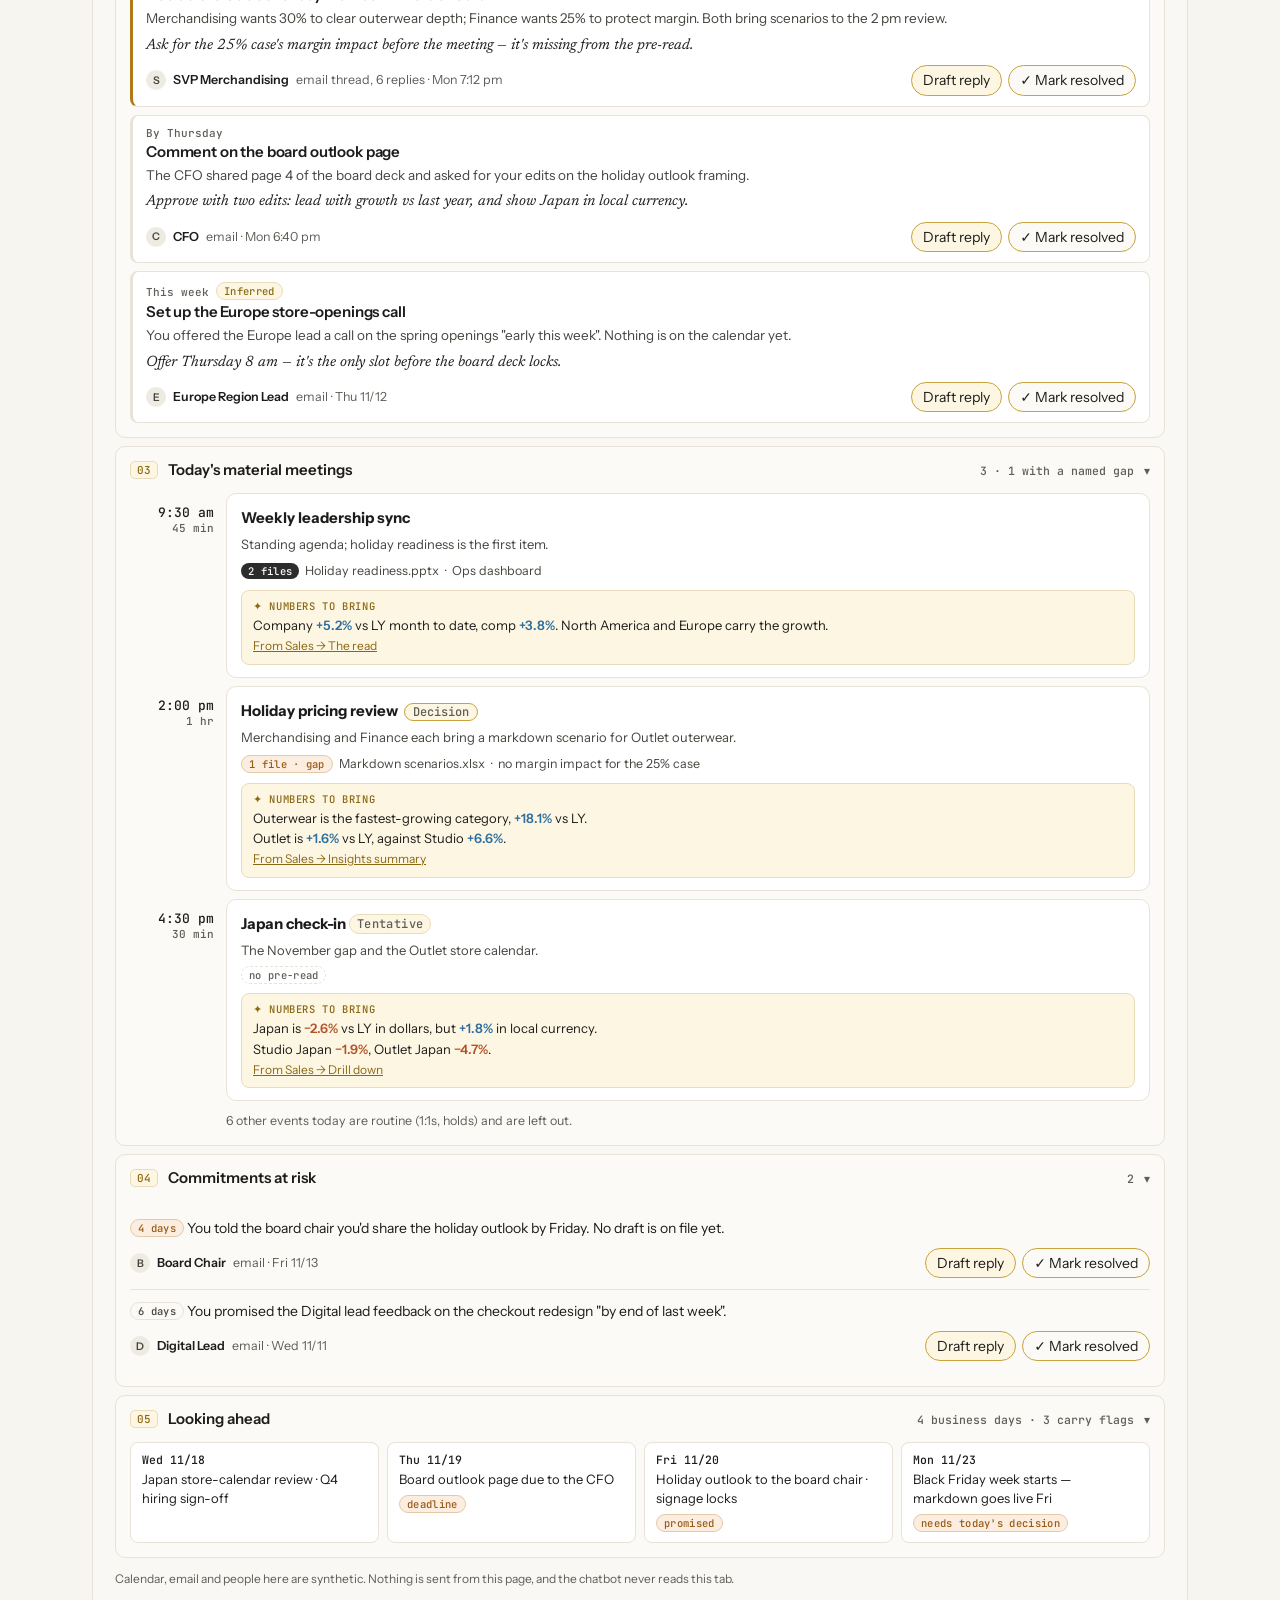
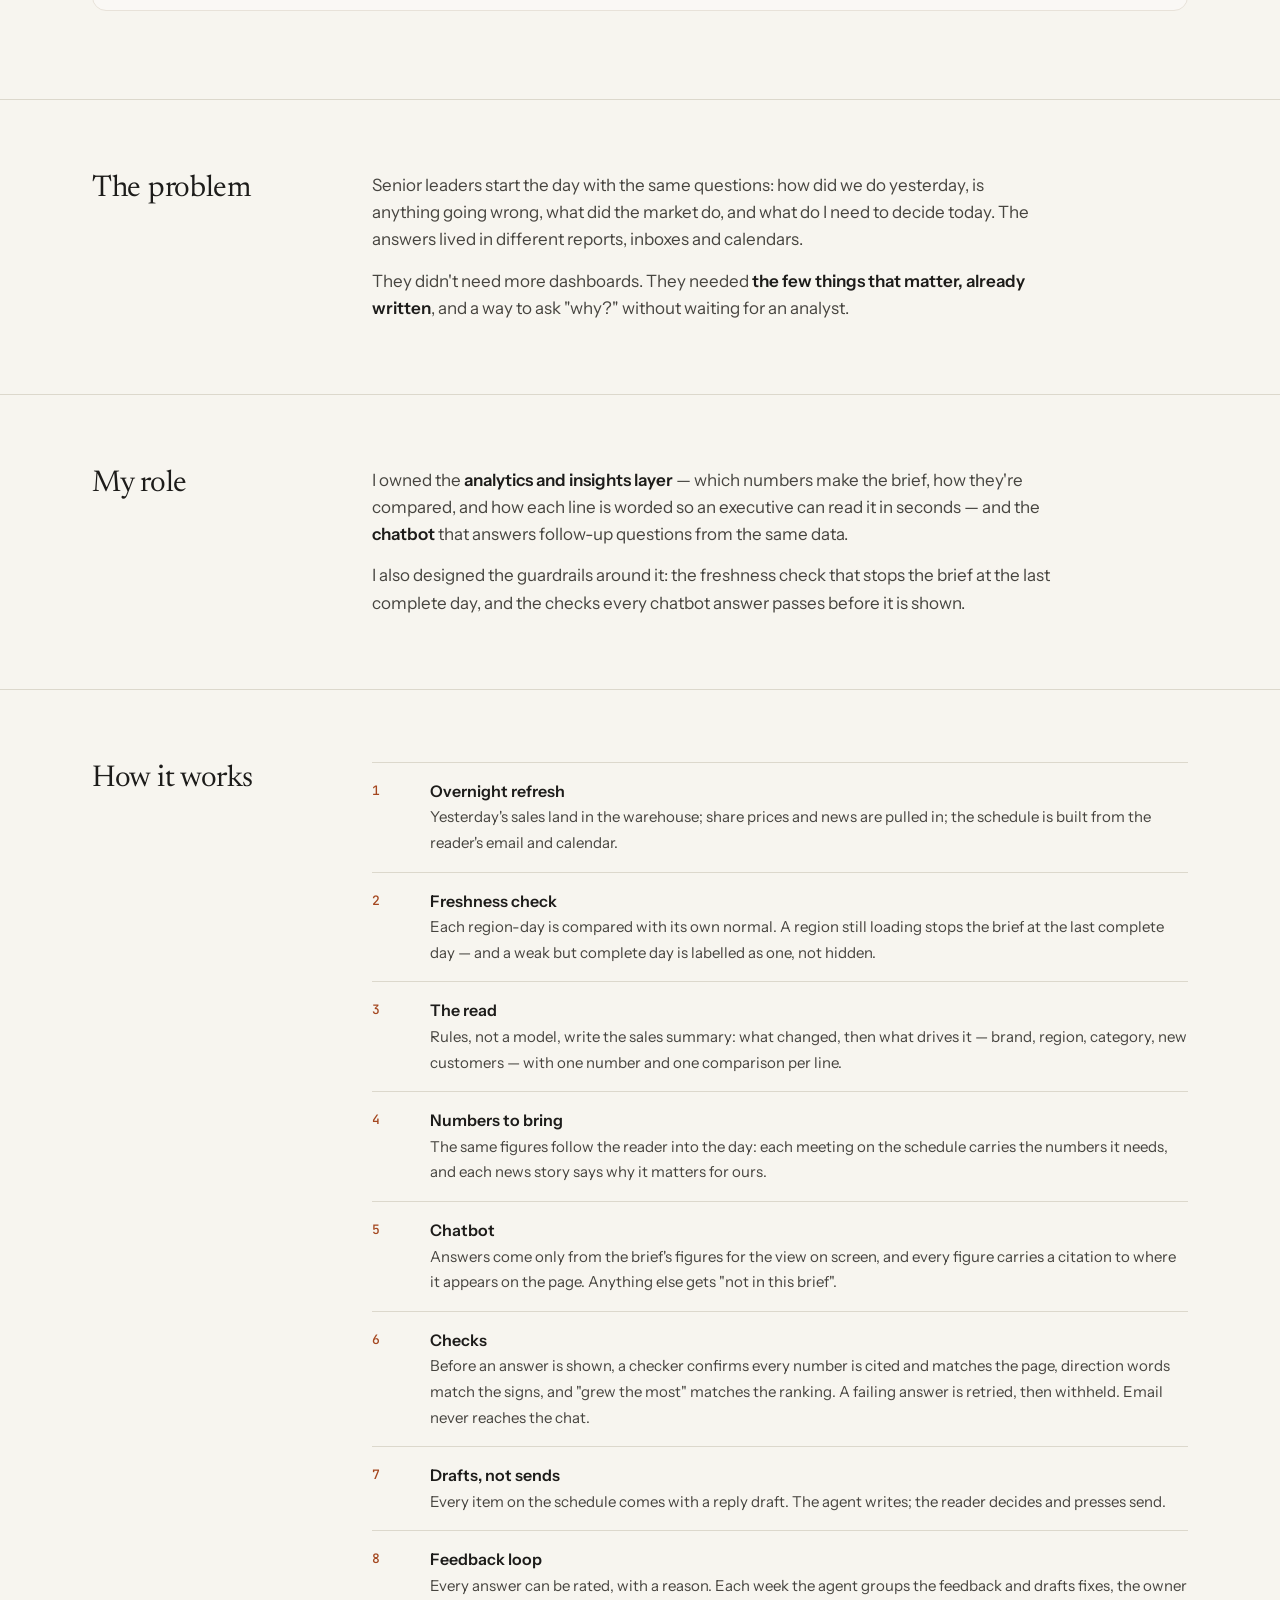
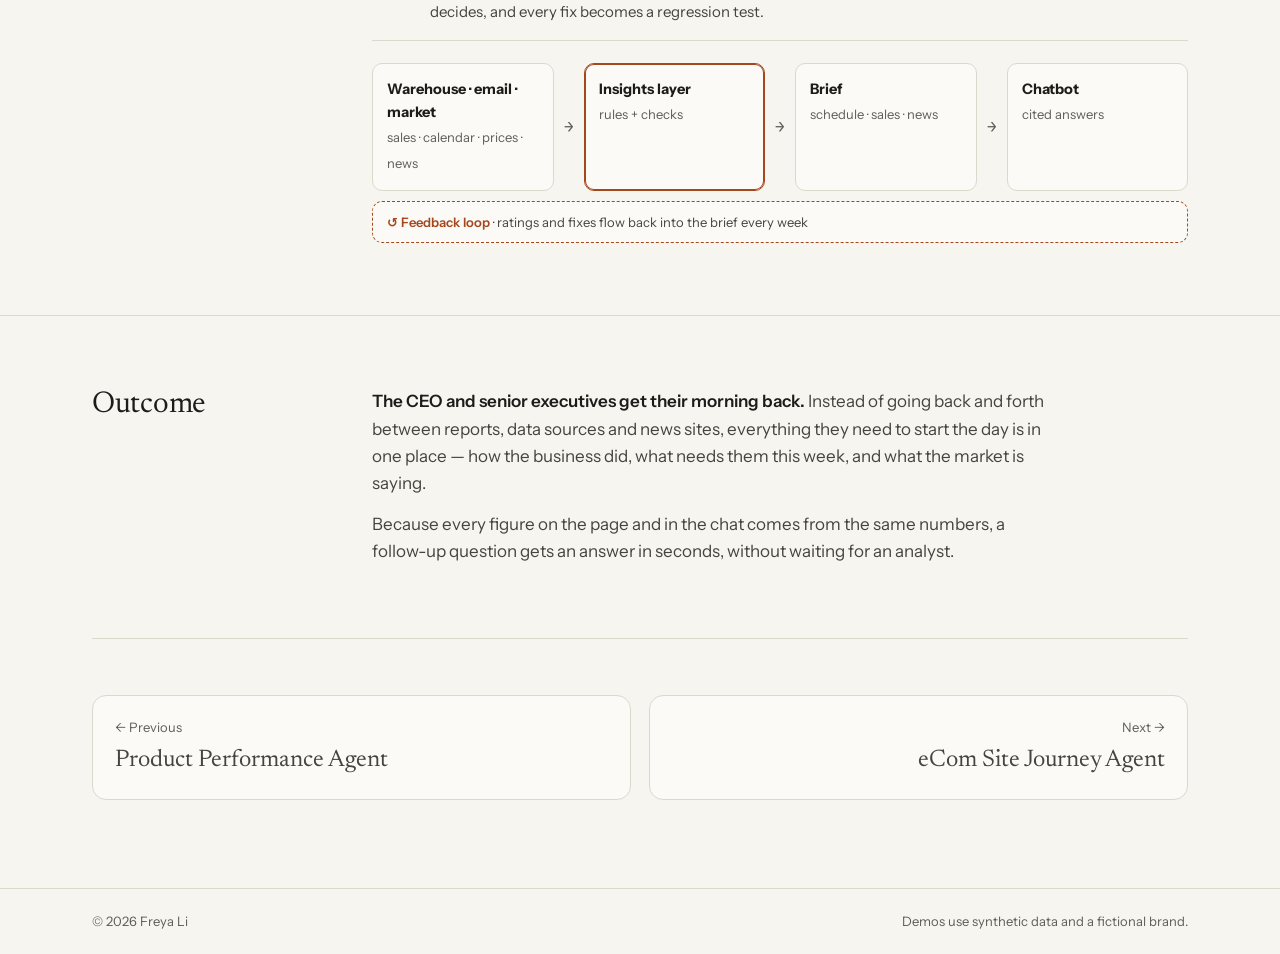
==== commit 91454d37: "Try it step 3 shows the owner's view; noindex; README - Try it step 3 "See what the owner sees": the" ====
--- a/agents/ceo-brief/index.html
+++ b/agents/ceo-brief/index.html
@@ -3,6 +3,7 @@
 <head>
 <meta charset="utf-8">
 <meta name="viewport" content="width=device-width, initial-scale=1">
+<meta name="robots" content="noindex, nofollow">
 <title>CEO Morning Brief — Freya Li</title>
 <meta name="description" content="A live demo: the morning brief for a CEO and senior executives — schedule, sales, news and share price, plus a chat that answers only from the brief. Synthetic data.">
 <meta property="og:type" content="website">
@@ -61,7 +62,7 @@
       <ol class="try-steps" aria-label="Three things to try">
         <li><button type="button" data-step="1"><i>1</i><span><b>Check today's schedule</b><small>Open the draft reply for the first item. Nothing is sent.</small></span><em aria-hidden="true">→</em></button></li>
         <li><button type="button" data-step="2"><i>2</i><span><b>Ask the brief a question</b><small>Opens the chat. Answers come only from the brief, every number checked.</small></span><em aria-hidden="true">→</em></button></li>
-        <li><button type="button" data-step="3"><i>3</i><span><b>Rate the answer</b><small>👍 / 👎, then see the feedback review the business team signs off.</small></span><em aria-hidden="true">→</em></button></li>
+        <li><button type="button" data-step="3"><i>3</i><span><b>See what the owner sees</b><small>The weekly feedback review the business team signs off. Rate an answer 👍 / 👎 and it's added here.</small></span><em aria-hidden="true">→</em></button></li>
       </ol>
       <p class="try-note">Or explore on your own: step through Sales — time frame, brand and region filters, and the day stepper. Every number is computed in your browser from synthetic data for a fictional brand.</p>
     </div>
--- a/agents/product-performance/app.css
+++ b/agents/product-performance/app.css
@@ -385,8 +385,16 @@
 .try-steps .try-tag{position:absolute;top:-10px;right:14px;font:600 10.5px var(--mono);letter-spacing:.05em;text-transform:uppercase;background:var(--accent);color:#fff;border-radius:999px;padding:2px 9px;line-height:1.5}
 .try-steps .try-next em{animation:tryNudge 1.6s ease-in-out infinite}
 @keyframes tryNudge{0%,60%,100%{transform:translateX(0)}30%{transform:translateX(5px)}}
+html.try-duo .ppa-chat.open{z-index:90}
+html.try-duo .ins-modal{padding-right:calc(min(440px,100%) + 24px)}
+html.try-duo .ins-sheet{width:min(960px,100%)}
+.try-flash{animation:tryFlash 1.2s ease-in-out 2}
+@keyframes tryFlash{0%,100%{box-shadow:0 0 0 0 rgba(164,71,31,0)}50%{box-shadow:0 0 0 3px rgba(164,71,31,.35)}}
+.try-hint{margin:0 0 12px;border-left:3px solid var(--accent);background:#fff;border-radius:0 10px 10px 0;padding:9px 12px;font-size:13.5px;line-height:1.5;color:var(--ink-2)}
+.try-hint b{color:var(--ink)}
 .try-note{font-size:14px;color:var(--muted);margin:6px 0 0}
-.ppa-fb.try-pulse{animation:tryPulse 1s ease-in-out 3;border-radius:999px}
+.ppa-fb.try-pulse{position:relative;margin-top:14px;padding:8px 12px;border:1px solid var(--accent);border-radius:12px;background:#fff;color:var(--ink);box-shadow:0 0 0 1px var(--accent);animation:tryNext 1.3s ease-in-out 4}
+.ppa-fb.try-pulse::after{content:"Rate here";position:absolute;top:-10px;right:12px;font:600 10.5px var(--mono);letter-spacing:.05em;text-transform:uppercase;background:var(--accent);color:#fff;border-radius:999px;padding:2px 9px;line-height:1.5}
 @keyframes tryPulse{0%,100%{box-shadow:0 0 0 0 rgba(164,71,31,0)}45%{box-shadow:0 0 0 6px rgba(164,71,31,.25)}}
 @media (max-width:760px){.try-steps{grid-template-columns:1fr}}
-@media (prefers-reduced-motion:reduce){.try-steps .try-next,.try-steps .try-next em{animation:none}.ppa-fb.try-pulse{animation:none;box-shadow:0 0 0 3px rgba(164,71,31,.3)}}
+@media (prefers-reduced-motion:reduce){.try-steps .try-next,.try-steps .try-next em{animation:none}.ppa-fb.try-pulse{animation:none}}
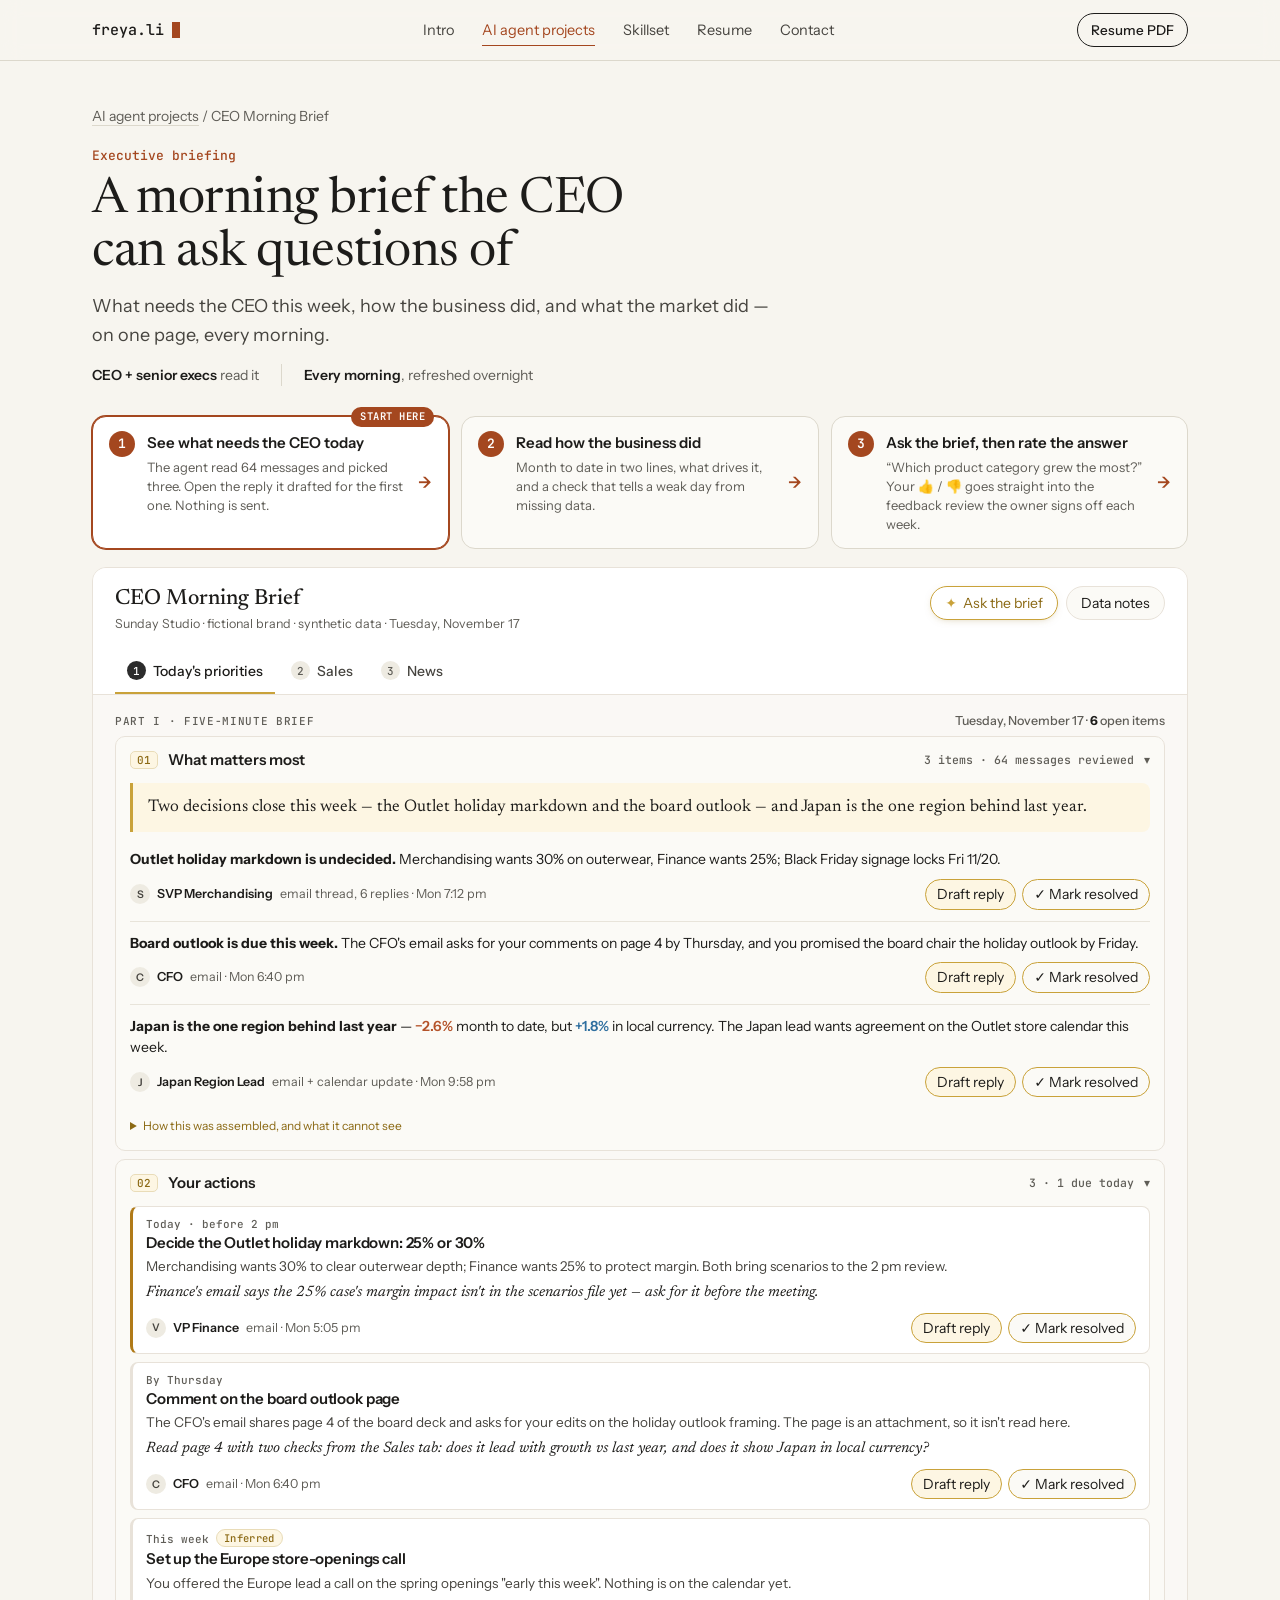
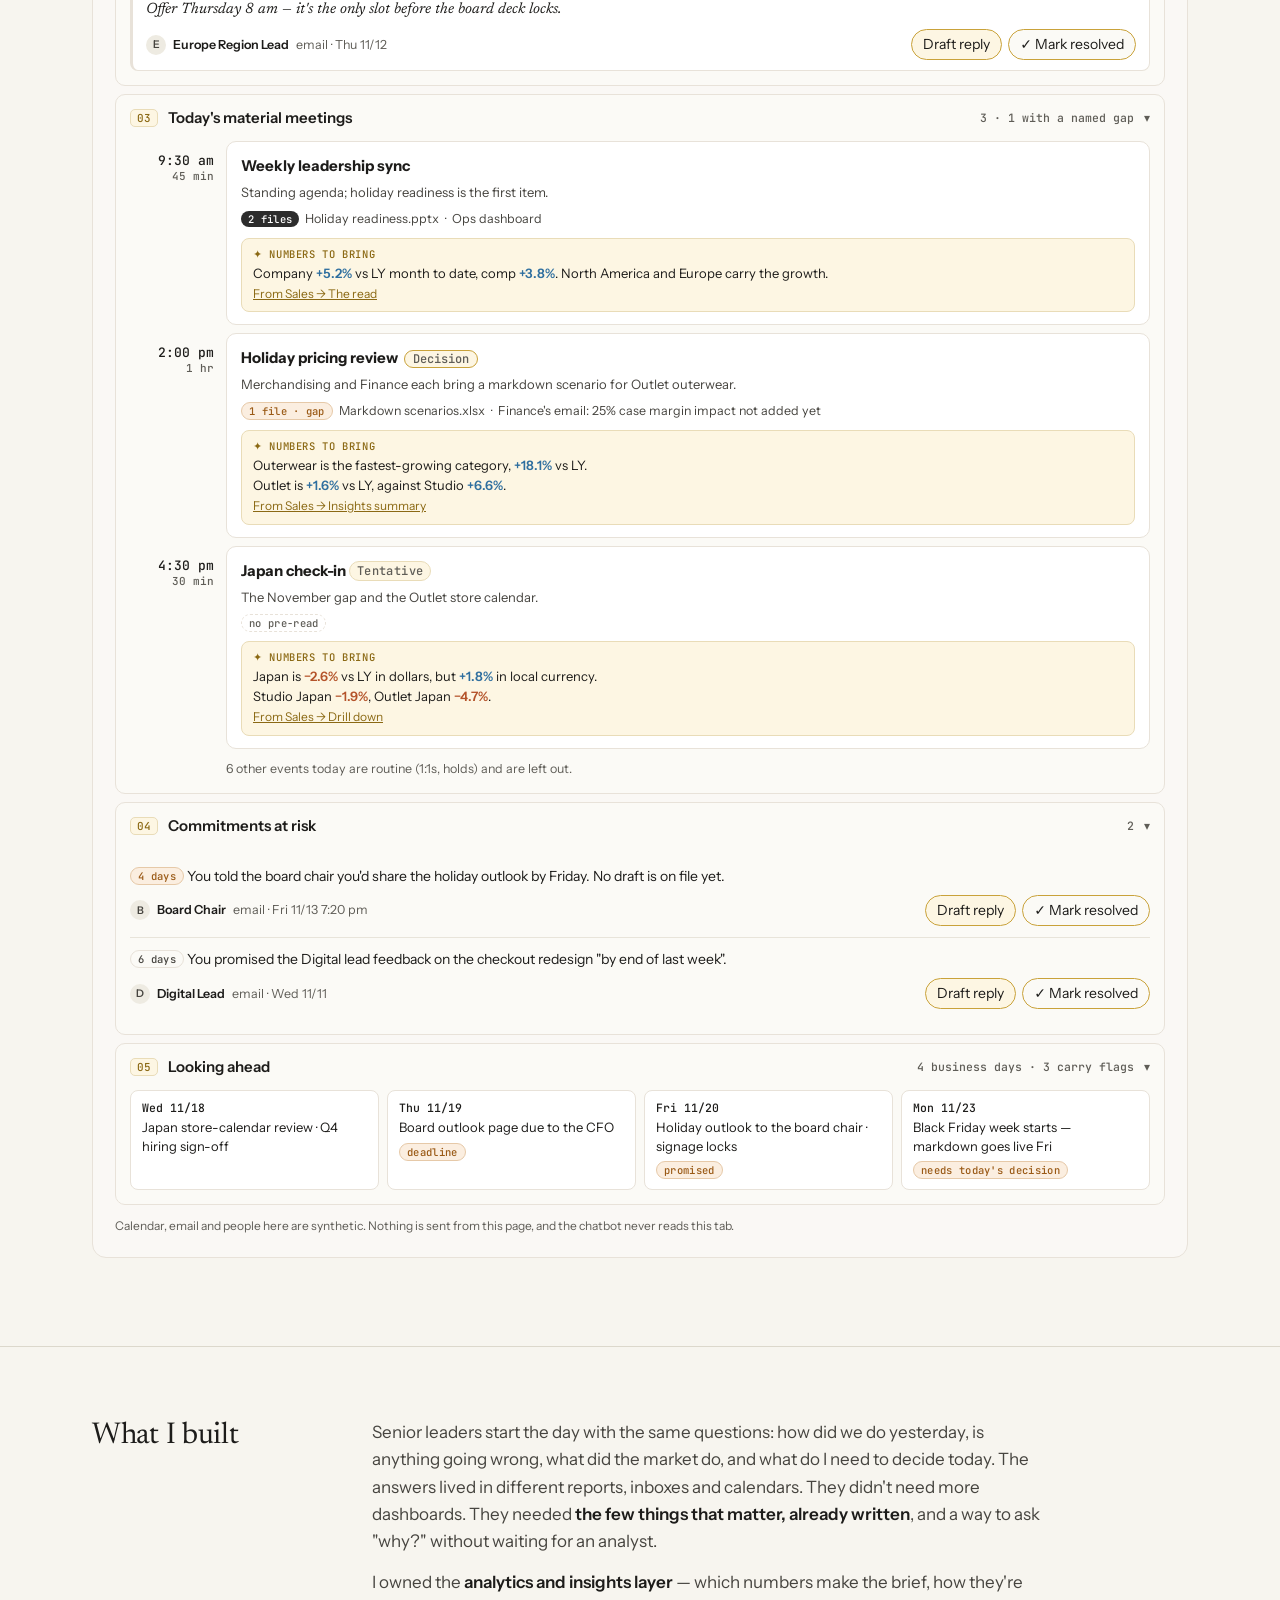
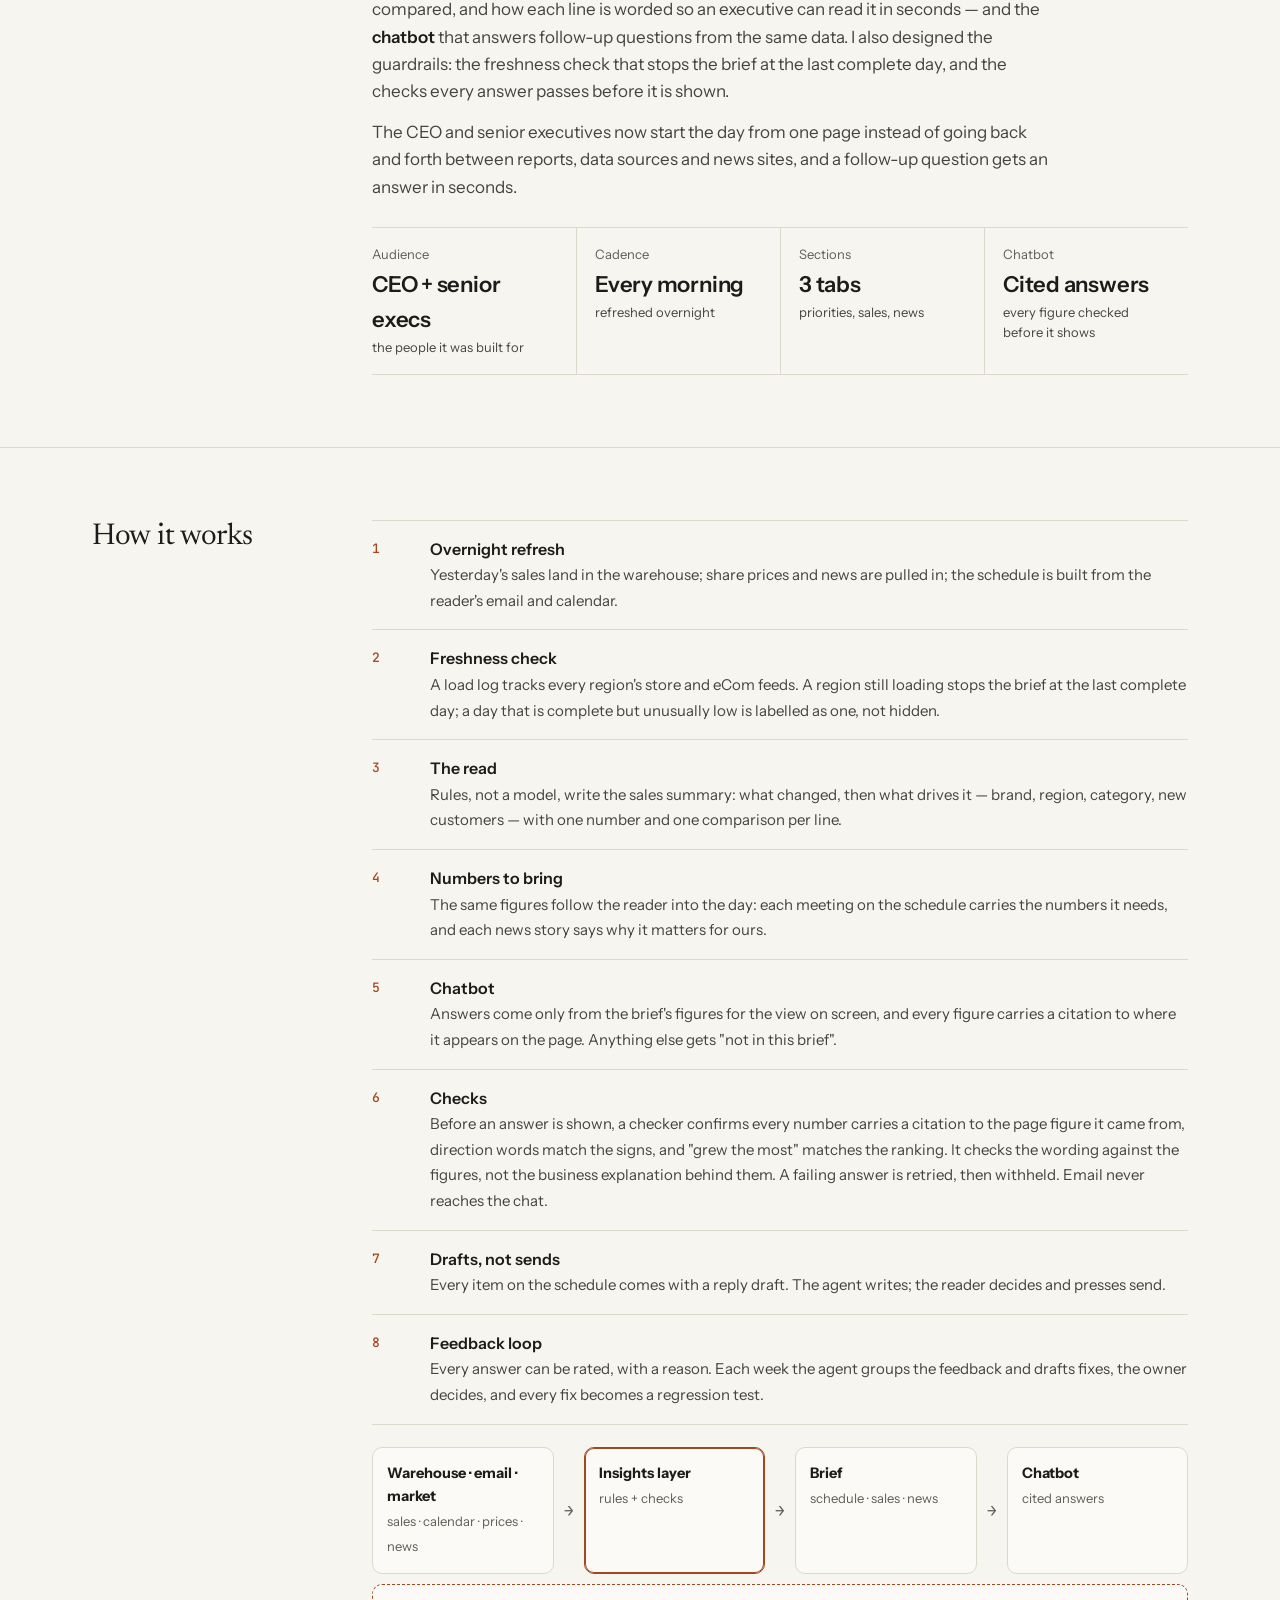
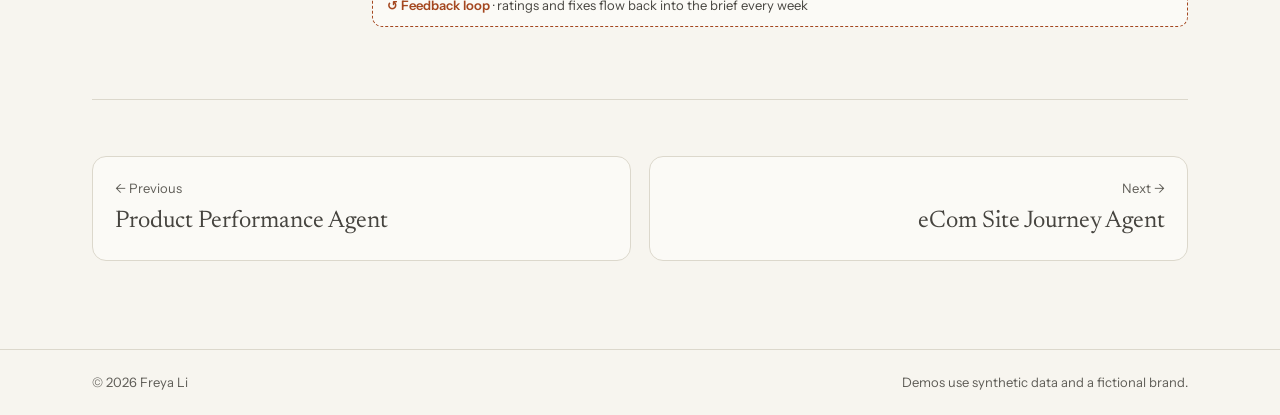
==== commit b4067744: "Agent pages: run-first layout + business-logic audit fixes - All 4 agent pages: Try-it steps row abo" ====
--- a/agents/ceo-brief/index.html
+++ b/agents/ceo-brief/index.html
@@ -5,12 +5,12 @@
 <meta name="viewport" content="width=device-width, initial-scale=1">
 <meta name="robots" content="noindex, nofollow">
 <title>CEO Morning Brief — Freya Li</title>
-<meta name="description" content="A live demo: the morning brief for a CEO and senior executives — schedule, sales, news and share price, plus a chat that answers only from the brief. Synthetic data.">
+<meta name="description" content="A live demo: the morning brief for a CEO and senior executives — priorities, sales, news and share price, plus a chat that answers only from the brief. Synthetic data.">
 <meta property="og:type" content="website">
 <meta property="og:site_name" content="Freya Li">
 <meta property="og:url" content="https://freyali22.github.io/agents/ceo-brief/">
 <meta property="og:title" content="CEO Morning Brief — Freya Li">
-<meta property="og:description" content="A live demo: the morning brief for a CEO and senior executives — schedule, sales, news and share price, plus a chat that answers only from the brief. Synthetic data.">
+<meta property="og:description" content="A live demo: the morning brief for a CEO and senior executives — priorities, sales, news and share price, plus a chat that answers only from the brief. Synthetic data.">
 <meta property="og:image" content="https://freyali22.github.io/assets/img/og.jpg">
 <meta property="og:image:width" content="1200">
 <meta property="og:image:height" content="630">
@@ -24,7 +24,6 @@
 <link rel="stylesheet" href="ceo.css">
 </head>
 <body>
-<div class="placeholder-note">Synthetic data · fictional brand</div>
 <header class="nav">
   <div class="wrap">
     <a class="logo" href="../../">freya.li<span class="cursor" aria-hidden="true"></span></a>
@@ -40,32 +39,25 @@
 </header>
 
 <main>
-<section class="page-head">
+<section class="page-head compact">
   <div class="wrap">
     <div class="crumb"><a href="../../#agents">AI agent projects</a> / CEO Morning Brief</div>
     <div class="kicker">Executive briefing</div>
     <h1>A morning brief the CEO can ask questions of</h1>
-    <p class="lede">Every morning: what needs the CEO this week, how the business did, and what the market did — on one page, with a chatbot for the follow-up questions.</p>
-    <dl class="meta">
-      <div><dt>Audience</dt><dd>CEO + senior execs<small>the people it was built for</small></dd></div>
-      <div><dt>Cadence</dt><dd>Every morning<small>refreshed overnight</small></dd></div>
-      <div><dt>Sections</dt><dd>3 tabs<small>schedule, sales, news</small></dd></div>
-      <div><dt>Chatbot</dt><dd>Cited answers<small>every figure checked before it shows</small></dd></div>
-    </dl>
+    <p class="lede">What needs the CEO this week, how the business did, and what the market did — on one page, every morning.</p>
+    <p class="proof"><span><b>CEO + senior execs</b> read it</span><span><b>Every morning</b>, refreshed overnight</span></p>
   </div>
 </section>
 
 <section class="try">
   <div class="wrap">
-    <div class="try-head">
-      <h2>Try it <span class="try-dur">· 30 seconds</span></h2>
-      <ol class="try-steps" aria-label="Three things to try">
-        <li><button type="button" data-step="1"><i>1</i><span><b>Check today's schedule</b><small>Open the draft reply for the first item. Nothing is sent.</small></span><em aria-hidden="true">→</em></button></li>
-        <li><button type="button" data-step="2"><i>2</i><span><b>Ask the brief a question</b><small>Opens the chat. Answers come only from the brief, every number checked.</small></span><em aria-hidden="true">→</em></button></li>
-        <li><button type="button" data-step="3"><i>3</i><span><b>See what the owner sees</b><small>The weekly feedback review the business team signs off. Rate an answer 👍 / 👎 and it's added here.</small></span><em aria-hidden="true">→</em></button></li>
-      </ol>
-      <p class="try-note">Or explore on your own: step through Sales — time frame, brand and region filters, and the day stepper. Every number is computed in your browser from synthetic data for a fictional brand.</p>
-    </div>
+    <div class="try-root">
+    <ol class="try-steps" aria-label="Three things to try">
+      <li><button type="button" data-step="1"><i>1</i><span><b>See what needs the CEO today</b><small>The agent read 64 messages and picked three. Open the reply it drafted for the first one. Nothing is sent.</small></span><em aria-hidden="true">→</em></button></li>
+      <li><button type="button" data-step="sales"><i>2</i><span><b>Read how the business did</b><small>Month to date in two lines, what drives it, and a check that tells a weak day from missing data.</small></span><em aria-hidden="true">→</em></button></li>
+      <li><button type="button" data-step="2"><i>3</i><span><b>Ask the brief, then rate the answer</b><small>“Which product category grew the most?” Your 👍 / 👎 goes straight into the feedback review the owner signs off each week.</small></span><em aria-hidden="true">→</em></button></li>
+    </ol>
+
     <div class="ppa ceo" id="ceo" data-base=".">
       <div class="ppa-head">
         <div class="ppa-top">
@@ -76,7 +68,7 @@
           </div>
         </div>
         <div class="ppa-tabs" role="tablist" aria-label="Brief sections">
-          <button type="button" role="tab" aria-selected="true" data-tab="sched"><i>1</i>Today's schedule</button>
+          <button type="button" role="tab" aria-selected="true" data-tab="sched"><i>1</i>Today's priorities</button>
           <button type="button" role="tab" aria-selected="false" data-tab="sales"><i>2</i>Sales</button>
           <button type="button" role="tab" aria-selected="false" data-tab="news"><i>3</i>News</button>
         </div>
@@ -85,11 +77,11 @@
         <div class="ppa-panel" role="tabpanel"><div class="ppa-card">Loading…</div></div>
       </div>
 
-      <div class="ppa-notes" role="dialog" aria-label="Data notes">
+      <div class="ppa-notes" role="region" aria-label="Data notes">
         <h4>Data notes</h4>
         <ul>
           <li>Synthetic data from a seeded Python script, for a fictional brand: daily net sales, comp, gross margin and new customers by brand and region, this year and last year (same weekdays, 364 days earlier), plus two weeks of product and customer data.</li>
-          <li><b>Freshness.</b> Each region-day is compared with its own normal ratio to last year. Below 70% of normal and more than $25K short, it is flagged. The brief stops at the last day with no flags; a flagged day before that is a weak day, not missing data, because later days loaded in full.</li>
+          <li><b>Freshness.</b> A load log records, for every day, brand and region, how many store and eCom feeds were expected, how many arrived and when the last one landed. The brief stops at the last day with every feed in. Separately, a region-day below 70% of its normal ratio to last year and more than $25K short is marked unusually low: a signal to look at, not a sign of missing data.</li>
           <li><b>The read</b> is written by rules, not a model: growth vs last year first, regions by their contribution to growth, moves under half a point called "in line". It always reads month to date and follows the brand and region filters.</li>
           <li><b>Contribution</b> = a row's change ÷ the scope's last-year sales, so rows add up to the total. Japan also shows growth in local currency.</li>
           <li><b>Chatbot.</b> Answers to the four suggested questions are built in the browser from the facts of the view you have selected, then checked before they are shown. In production a language model writes the answer and the same checks run on it; this public page has no model, because it can't safely hold an API key.</li>
@@ -117,25 +109,25 @@
         </div>
       </div>
     </div>
-  </div>
-</section>
-
-<section class="story-sec">
-  <div class="wrap grid">
-    <h2>The problem</h2>
-    <div class="prose">
-      <p>Senior leaders start the day with the same questions: how did we do yesterday, is anything going wrong, what did the market do, and what do I need to decide today. The answers lived in different reports, inboxes and calendars.</p>
-      <p>They didn't need more dashboards. They needed <b>the few things that matter, already written</b>, and a way to ask "why?" without waiting for an analyst.</p>
     </div>
   </div>
 </section>
 
+
+
 <section class="story-sec">
   <div class="wrap grid">
-    <h2>My role</h2>
+    <h2>What I built</h2>
     <div class="prose">
-      <p>I owned the <b>analytics and insights layer</b> — which numbers make the brief, how they're compared, and how each line is worded so an executive can read it in seconds — and the <b>chatbot</b> that answers follow-up questions from the same data.</p>
-      <p>I also designed the guardrails around it: the freshness check that stops the brief at the last complete day, and the checks every chatbot answer passes before it is shown.</p>
+      <p>Senior leaders start the day with the same questions: how did we do yesterday, is anything going wrong, what did the market do, and what do I need to decide today. The answers lived in different reports, inboxes and calendars. They didn't need more dashboards. They needed <b>the few things that matter, already written</b>, and a way to ask "why?" without waiting for an analyst.</p>
+      <p>I owned the <b>analytics and insights layer</b> — which numbers make the brief, how they're compared, and how each line is worded so an executive can read it in seconds — and the <b>chatbot</b> that answers follow-up questions from the same data. I also designed the guardrails: the freshness check that stops the brief at the last complete day, and the checks every answer passes before it is shown.</p>
+      <p>The CEO and senior executives now start the day from one page instead of going back and forth between reports, data sources and news sites, and a follow-up question gets an answer in seconds.</p>
+      <dl class="meta">
+        <div><dt>Audience</dt><dd>CEO + senior execs<small>the people it was built for</small></dd></div>
+        <div><dt>Cadence</dt><dd>Every morning<small>refreshed overnight</small></dd></div>
+        <div><dt>Sections</dt><dd>3 tabs<small>priorities, sales, news</small></dd></div>
+        <div><dt>Chatbot</dt><dd>Cited answers<small>every figure checked before it shows</small></dd></div>
+      </dl>
     </div>
   </div>
 </section>
@@ -146,11 +138,11 @@
     <div>
       <ol class="steps">
         <li><div><b>Overnight refresh</b><span>Yesterday's sales land in the warehouse; share prices and news are pulled in; the schedule is built from the reader's email and calendar.</span></div></li>
-        <li><div><b>Freshness check</b><span>Each region-day is compared with its own normal. A region still loading stops the brief at the last complete day — and a weak but complete day is labelled as one, not hidden.</span></div></li>
+        <li><div><b>Freshness check</b><span>A load log tracks every region's store and eCom feeds. A region still loading stops the brief at the last complete day; a day that is complete but unusually low is labelled as one, not hidden.</span></div></li>
         <li><div><b>The read</b><span>Rules, not a model, write the sales summary: what changed, then what drives it — brand, region, category, new customers — with one number and one comparison per line.</span></div></li>
         <li><div><b>Numbers to bring</b><span>The same figures follow the reader into the day: each meeting on the schedule carries the numbers it needs, and each news story says why it matters for ours.</span></div></li>
         <li><div><b>Chatbot</b><span>Answers come only from the brief's figures for the view on screen, and every figure carries a citation to where it appears on the page. Anything else gets "not in this brief".</span></div></li>
-        <li><div><b>Checks</b><span>Before an answer is shown, a checker confirms every number is cited and matches the page, direction words match the signs, and "grew the most" matches the ranking. A failing answer is retried, then withheld. Email never reaches the chat.</span></div></li>
+        <li><div><b>Checks</b><span>Before an answer is shown, a checker confirms every number carries a citation to the page figure it came from, direction words match the signs, and "grew the most" matches the ranking. It checks the wording against the figures, not the business explanation behind them. A failing answer is retried, then withheld. Email never reaches the chat.</span></div></li>
         <li><div><b>Drafts, not sends</b><span>Every item on the schedule comes with a reply draft. The agent writes; the reader decides and presses send.</span></div></li>
         <li><div><b>Feedback loop</b><span>Every answer can be rated, with a reason. Each week the agent groups the feedback and drafts fixes, the owner decides, and every fix becomes a regression test.</span></div></li>
       </ol>
@@ -165,15 +157,6 @@
   </div>
 </section>
 
-<section class="story-sec">
-  <div class="wrap grid">
-    <h2>Outcome</h2>
-    <div class="prose">
-      <p><b>The CEO and senior executives get their morning back.</b> Instead of going back and forth between reports, data sources and news sites, everything they need to start the day is in one place — how the business did, what needs them this week, and what the market is saying.</p>
-      <p>Because every figure on the page and in the chat comes from the same numbers, a follow-up question gets an answer in seconds, without waiting for an analyst.</p>
-    </div>
-  </div>
-</section>
 
 <div class="wrap">
   <nav class="pager" aria-label="More agents">
@@ -188,7 +171,8 @@
 <script src="ceo.js"></script>
 <script src="../product-performance/try.js"></script>
 <script>
-TrySteps({ root: '#ceo', done: { 1: '[data-draft]', 2: '.ppa-sugtop [data-i]' },
+TrySteps({ root: '#ceo', rateReview: true, done: { 1: '[data-draft]', sales: '[data-tab="sales"]', 2: '.ppa-sugtop [data-i]' },
+  steps: { sales: async ctx => { const t = ctx.q('[data-tab="sales"]'); if (t.getAttribute('aria-selected') !== 'true') t.click(); } },
   one: async ctx => { const t = ctx.q('[data-tab="sched"]'); if (t.getAttribute('aria-selected') !== 'true') { t.click(); await ctx.wait(200); } const d = ctx.q('.sx .it [data-draft]'); if (d && d.getAttribute('aria-expanded') !== 'true') d.click(); if (d) d.closest('.it').scrollIntoView({ block: 'center' }); },
   ask: async ctx => { await ctx.openChat(); const b = ctx.q('.ppa-sugtop [data-i="0"]:not([disabled])'); if (b) b.click(); } });
 </script>
--- a/assets/css/site.css
+++ b/assets/css/site.css
@@ -77,7 +77,7 @@
 .acard{background:var(--card);border:1px solid var(--rule);border-radius:var(--r-lg);padding:24px;display:flex;flex-direction:column;gap:14px;text-decoration:none;transition:border-color .2s,opacity .2s}
 .agent-grid:hover .acard:not(:hover){opacity:.72}
 .acard:hover{border-color:var(--ink-2)}
-.acard.feature{grid-column:span 3;display:grid;grid-template-columns:1fr 1.15fr;gap:32px;align-items:center;padding:30px}
+.acard.feature{grid-column:span 3;display:grid;grid-template-columns:1fr 1.3fr;gap:32px;align-items:center;padding:30px}
 .acard .cat{font-size:13px;color:var(--muted)}
 .acard h3{font-size:24px;line-height:1.15;margin-top:2px}
 .acard.feature h3{font-size:34px}
@@ -156,6 +156,24 @@
 .fstep .bar i{display:block;height:100%;background:var(--ink-2);border-radius:4px;transition:width .5s cubic-bezier(.2,.7,.2,1)}
 .fstep.hl .bar i{background:var(--accent)}
 .fstep span:last-child{text-align:right;font-variant-numeric:tabular-nums;color:var(--ink-2)}
+/* homepage card thumbs */
+.acard .metric{display:inline-flex;align-self:flex-start;margin:6px 0 0}
+.acard:not(.feature) .metric{margin-top:auto}
+.acard:not(.feature) .go{margin-top:0}
+.kpis.two{grid-template-columns:1fr 1fr;gap:8px}
+.kpis.two .kpi{padding:9px 11px}
+.kpis.two .kpi .val{font-size:21px}
+.kpis.two .kpi .dl:not(.up):not(.down){color:var(--muted)}
+.funnel.tight{gap:7px}
+.thumb .spark{display:block;width:100%;height:64px;margin-top:8px}
+.thumb-note{display:flex;justify-content:space-between;align-items:center;gap:8px;margin-top:10px;font-size:11.5px;color:var(--muted)}
+.thumb-note .pill{margin:0}
+.ppa-split{display:grid;grid-template-columns:1.25fr 1fr;gap:14px;align-items:center;margin-top:10px}
+.chat-pop{display:flex;flex-direction:column;align-items:flex-end;gap:6px}
+.chat-pop .q{background:var(--ink);color:#f3f0e8;border-radius:12px 12px 3px 12px;padding:5px 11px;font-size:12.5px}
+.chat-pop .a{background:var(--card);border:1px solid var(--rule);border-radius:12px 12px 12px 3px;padding:9px 12px;font-size:12.5px;line-height:1.45;color:var(--ink-2);box-shadow:0 6px 18px rgba(29,28,26,.10)}
+.chat-pop .a b{color:var(--ink);font-weight:600}
+.chat-pop .chk{display:block;margin-top:5px;font-size:11.5px;color:var(--ok)}
 
 /* ---------- skills / beyond / resume / contact ---------- */
 .skills{display:grid;grid-template-columns:repeat(3,1fr);gap:18px}
@@ -267,6 +285,8 @@
   .meta div:nth-child(n+3){border-top:1px solid var(--rule)}
   .kpis,.kpis.four{grid-template-columns:repeat(2,1fr)}
   .kpi .val{font-size:21px}
+  .ppa-split{grid-template-columns:1fr}
+  .ppa-split svg{height:100px!important}
   .pager{grid-template-columns:1fr}
   .story-sec .grid{gap:16px}
 }
--- a/agents/product-performance/app.css
+++ b/agents/product-performance/app.css
@@ -398,3 +398,27 @@
 @keyframes tryPulse{0%,100%{box-shadow:0 0 0 0 rgba(164,71,31,0)}45%{box-shadow:0 0 0 6px rgba(164,71,31,.25)}}
 @media (max-width:760px){.try-steps{grid-template-columns:1fr}}
 @media (prefers-reduced-motion:reduce){.try-steps .try-next,.try-steps .try-next em{animation:none}.ppa-fb.try-pulse{animation:none}}
+/* agent pages, 11/18 layout: one-line head + proof line, steps above the agent */
+.page-head.compact{padding:44px 0 22px}
+.page-head.compact h1{font-size:clamp(34px,4.2vw,50px)}
+.page-head.compact .lede{font-size:18px;margin-top:12px}
+.proof{display:flex;gap:22px;flex-wrap:wrap;margin-top:14px;font-size:14px;color:var(--muted)}
+.proof b{color:var(--ink);font-weight:600}
+.proof span+span{padding-left:22px;border-left:1px solid var(--rule)}
+.page-head.compact + .try{padding-top:8px}
+.try-root > .try-steps{margin:0 0 18px}
+.story-sec .meta{margin-top:26px}
+.ppa-chat.run{width:min(600px,100%)}
+/* agent run: the business question first; each step shows its tool call, then the result */
+.ppa-biz{border-left:3px solid var(--accent);background:#fff8ef;border-radius:0 10px 10px 0;padding:10px 14px;display:grid;gap:4px}
+.ppa-biz .sn{font:500 10.5px var(--mono);letter-spacing:.06em;text-transform:uppercase;color:var(--accent)}
+.ppa-biz p{font:500 15px/1.45 var(--sans);color:var(--ink)}
+.ppa-step .wk{font:500 12px var(--mono);color:var(--muted)}
+.ppa-step.working{border-style:dashed}
+@media (prefers-reduced-motion:no-preference){.ppa-step .wk i{display:inline-block;animation:wkDots 1s steps(3) infinite}}
+@keyframes wkDots{50%{opacity:.25}}
+.ppa-step .dec{font-weight:500;color:var(--ink);font-size:13.5px}
+.ppa-step .ppa-call{opacity:.85;font-size:12.5px}
+.ppa-rec .own{display:flex;flex-wrap:wrap;gap:6px 16px;font-size:12.5px;color:var(--ink-2)}
+.ppa-rec .own b{font:500 10.5px var(--mono);letter-spacing:.06em;text-transform:uppercase;color:var(--muted);margin-right:6px}
+
